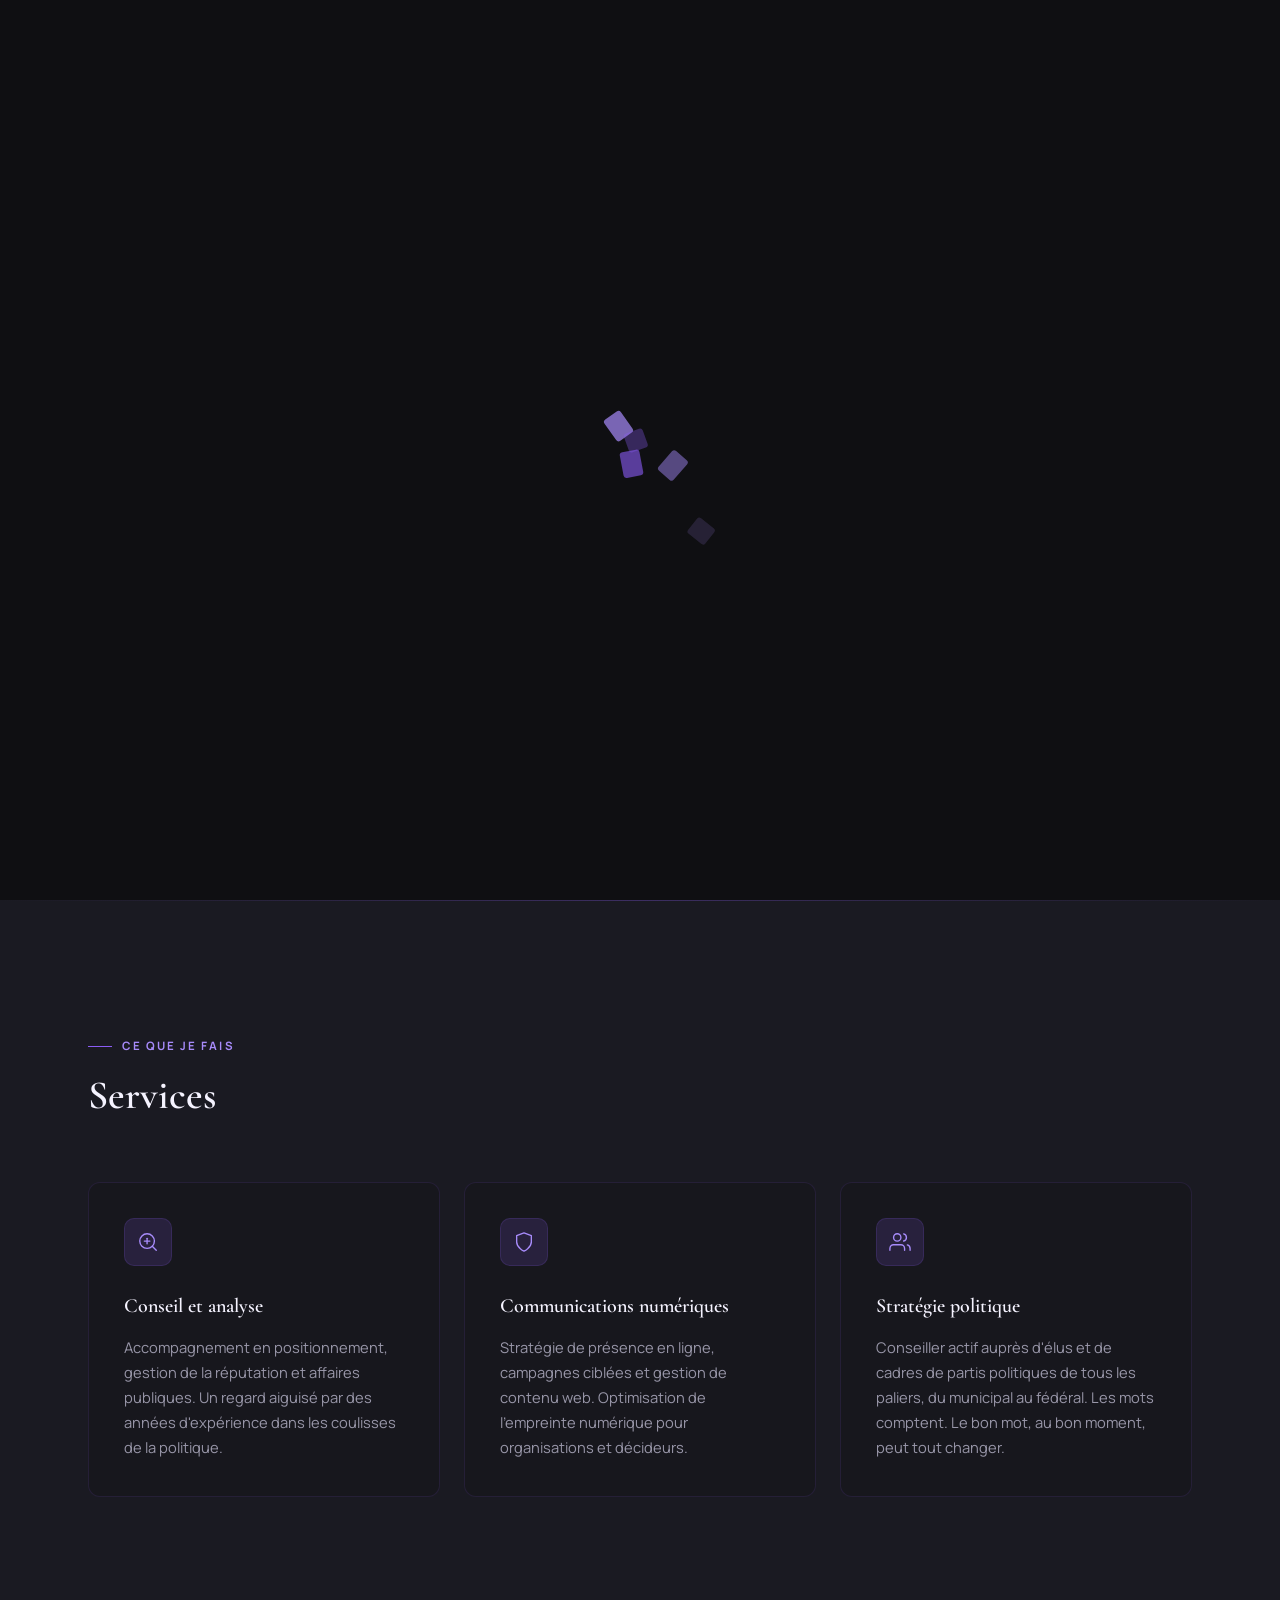
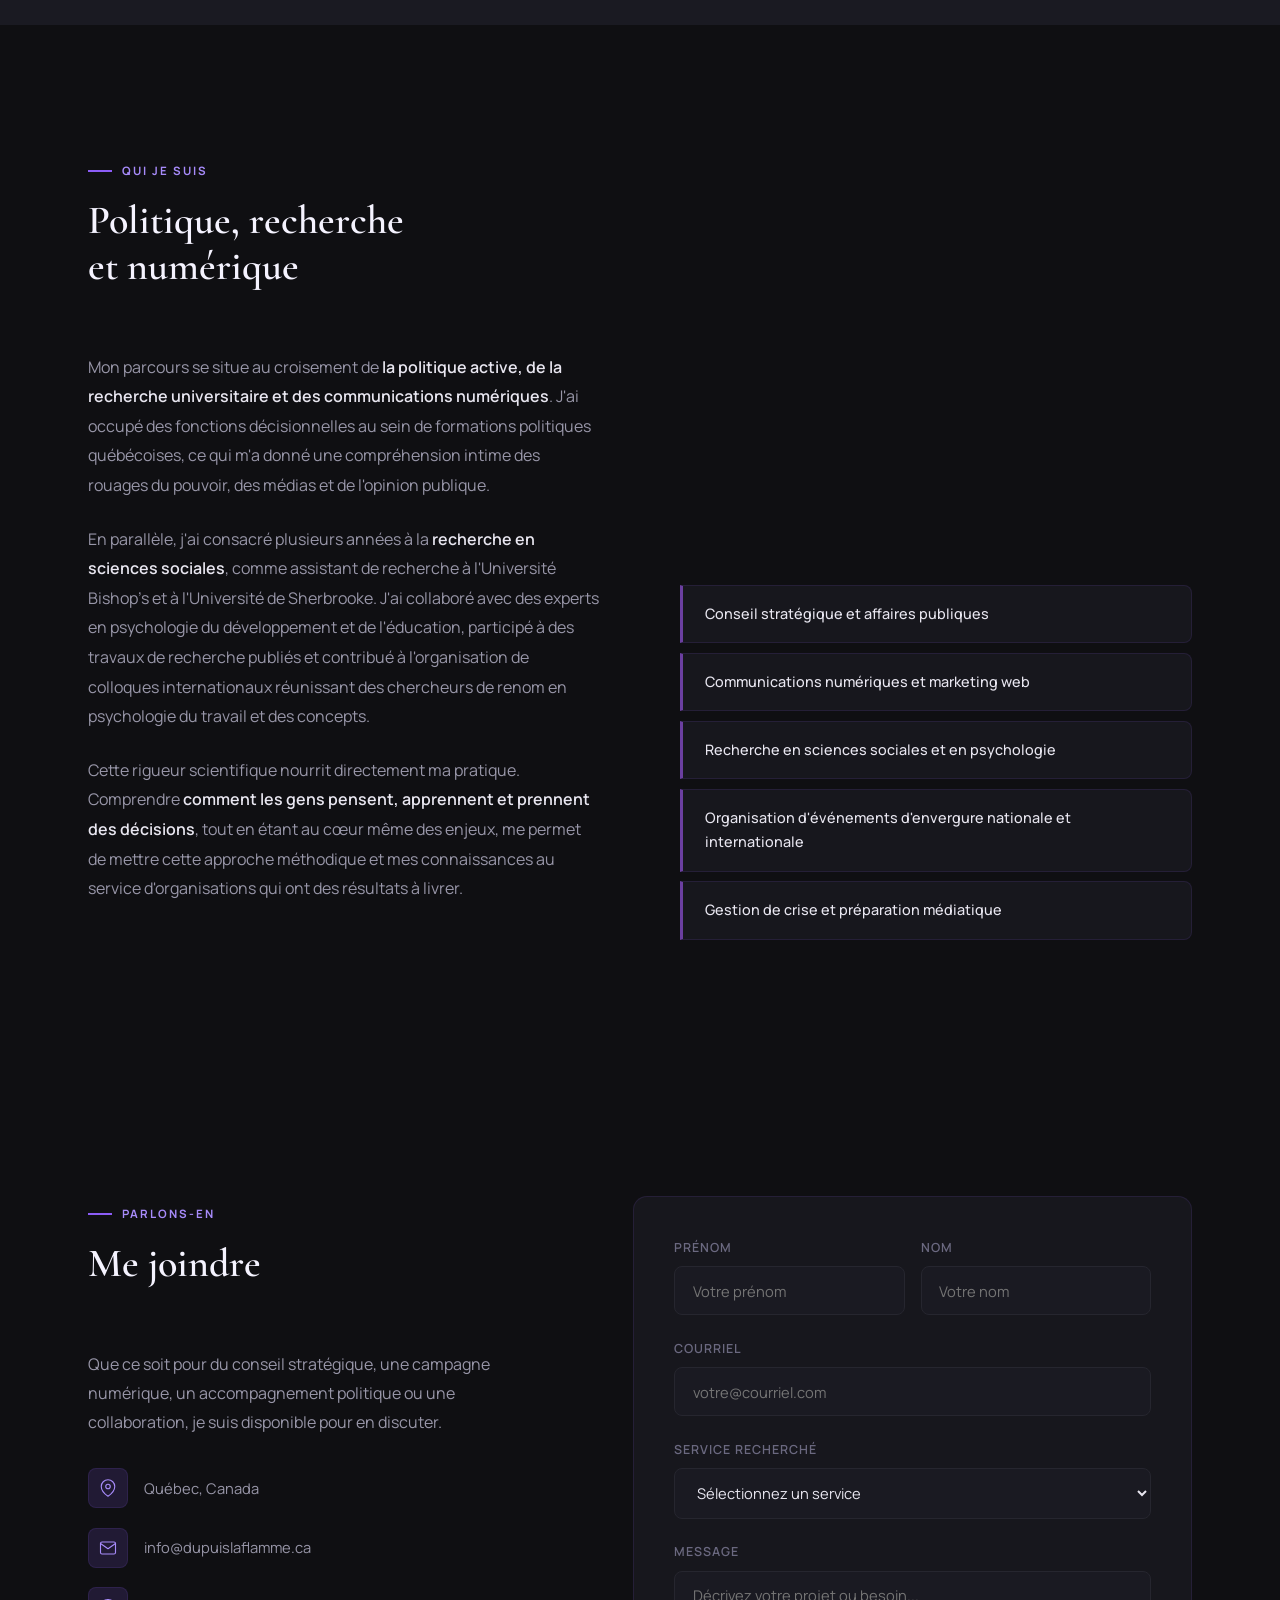
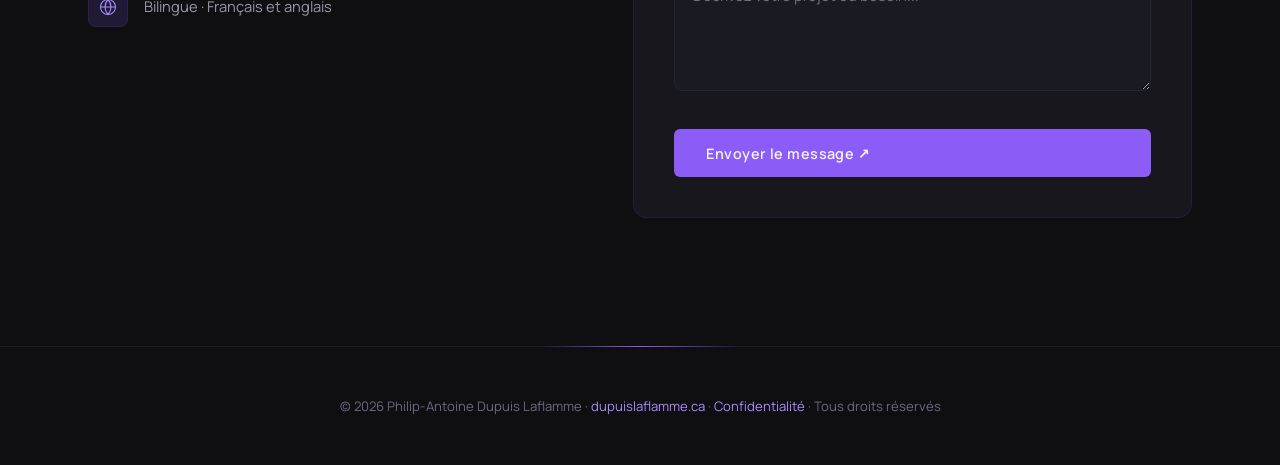
==== index.html @ fe1d3c79 "Fix font weights and sizes to match original look Co-Authored-By: Claude Opus 4.6 (1M context) <nore" ====
<!DOCTYPE html>
<html lang="fr">
<head>
<meta charset="UTF-8">
<meta name="viewport" content="width=device-width, initial-scale=1.0">
<meta name="description" content="Philip-Antoine Dupuis Laflamme — Conseil stratégique et communications numériques à Sherbrooke, Québec.">
<title>Dupuis Laflamme | Conseil stratégique · Communications numériques</title>
<link rel="icon" type="image/svg+xml" href="favicon.svg">
<style>
/* ── Self-hosted fonts ── */
@font-face { font-family: 'Cormorant Garamond'; font-style: italic; font-weight: 400; font-display: swap; src: url(/fonts/cormorant-italic-400-latin-ext.woff2) format('woff2'); unicode-range: U+0100-02BA, U+02BD-02C5, U+02C7-02CC, U+02CE-02D7, U+02DD-02FF, U+0304, U+0308, U+0329, U+1D00-1DBF, U+1E00-1E9F, U+1EF2-1EFF, U+2020, U+20A0-20AB, U+20AD-20C0, U+2113, U+2C60-2C7F, U+A720-A7FF; }
@font-face { font-family: 'Cormorant Garamond'; font-style: italic; font-weight: 400; font-display: swap; src: url(/fonts/cormorant-italic-400-latin.woff2) format('woff2'); unicode-range: U+0000-00FF, U+0131, U+0152-0153, U+02BB-02BC, U+02C6, U+02DA, U+02DC, U+0304, U+0308, U+0329, U+2000-206F, U+20AC, U+2122, U+2191, U+2193, U+2212, U+2215, U+FEFF, U+FFFD; }
@font-face { font-family: 'Cormorant Garamond'; font-style: normal; font-weight: 400; font-display: swap; src: url(/fonts/cormorant-400-latin-ext.woff2) format('woff2'); unicode-range: U+0100-02BA, U+02BD-02C5, U+02C7-02CC, U+02CE-02D7, U+02DD-02FF, U+0304, U+0308, U+0329, U+1D00-1DBF, U+1E00-1E9F, U+1EF2-1EFF, U+2020, U+20A0-20AB, U+20AD-20C0, U+2113, U+2C60-2C7F, U+A720-A7FF; }
@font-face { font-family: 'Cormorant Garamond'; font-style: normal; font-weight: 400; font-display: swap; src: url(/fonts/cormorant-400-latin.woff2) format('woff2'); unicode-range: U+0000-00FF, U+0131, U+0152-0153, U+02BB-02BC, U+02C6, U+02DA, U+02DC, U+0304, U+0308, U+0329, U+2000-206F, U+20AC, U+2122, U+2191, U+2193, U+2212, U+2215, U+FEFF, U+FFFD; }
@font-face { font-family: 'Cormorant Garamond'; font-style: normal; font-weight: 600; font-display: swap; src: url(/fonts/cormorant-600-latin-ext.woff2) format('woff2'); unicode-range: U+0100-02BA, U+02BD-02C5, U+02C7-02CC, U+02CE-02D7, U+02DD-02FF, U+0304, U+0308, U+0329, U+1D00-1DBF, U+1E00-1E9F, U+1EF2-1EFF, U+2020, U+20A0-20AB, U+20AD-20C0, U+2113, U+2C60-2C7F, U+A720-A7FF; }
@font-face { font-family: 'Cormorant Garamond'; font-style: normal; font-weight: 600; font-display: swap; src: url(/fonts/cormorant-600-latin.woff2) format('woff2'); unicode-range: U+0000-00FF, U+0131, U+0152-0153, U+02BB-02BC, U+02C6, U+02DA, U+02DC, U+0304, U+0308, U+0329, U+2000-206F, U+20AC, U+2122, U+2191, U+2193, U+2212, U+2215, U+FEFF, U+FFFD; }
@font-face { font-family: 'Cormorant Garamond'; font-style: normal; font-weight: 700; font-display: swap; src: url(/fonts/cormorant-700-latin-ext.woff2) format('woff2'); unicode-range: U+0100-02BA, U+02BD-02C5, U+02C7-02CC, U+02CE-02D7, U+02DD-02FF, U+0304, U+0308, U+0329, U+1D00-1DBF, U+1E00-1E9F, U+1EF2-1EFF, U+2020, U+20A0-20AB, U+20AD-20C0, U+2113, U+2C60-2C7F, U+A720-A7FF; }
@font-face { font-family: 'Cormorant Garamond'; font-style: normal; font-weight: 700; font-display: swap; src: url(/fonts/cormorant-700-latin.woff2) format('woff2'); unicode-range: U+0000-00FF, U+0131, U+0152-0153, U+02BB-02BC, U+02C6, U+02DA, U+02DC, U+0304, U+0308, U+0329, U+2000-206F, U+20AC, U+2122, U+2191, U+2193, U+2212, U+2215, U+FEFF, U+FFFD; }
@font-face { font-family: 'Manrope'; font-style: normal; font-weight: 300; font-display: swap; src: url(/fonts/manrope-300-latin-ext.woff2) format('woff2'); unicode-range: U+0100-02BA, U+02BD-02C5, U+02C7-02CC, U+02CE-02D7, U+02DD-02FF, U+0304, U+0308, U+0329, U+1D00-1DBF, U+1E00-1E9F, U+1EF2-1EFF, U+2020, U+20A0-20AB, U+20AD-20C0, U+2113, U+2C60-2C7F, U+A720-A7FF; }
@font-face { font-family: 'Manrope'; font-style: normal; font-weight: 300; font-display: swap; src: url(/fonts/manrope-300-latin.woff2) format('woff2'); unicode-range: U+0000-00FF, U+0131, U+0152-0153, U+02BB-02BC, U+02C6, U+02DA, U+02DC, U+0304, U+0308, U+0329, U+2000-206F, U+20AC, U+2122, U+2191, U+2193, U+2212, U+2215, U+FEFF, U+FFFD; }
@font-face { font-family: 'Manrope'; font-style: normal; font-weight: 400; font-display: swap; src: url(/fonts/manrope-400-latin-ext.woff2) format('woff2'); unicode-range: U+0100-02BA, U+02BD-02C5, U+02C7-02CC, U+02CE-02D7, U+02DD-02FF, U+0304, U+0308, U+0329, U+1D00-1DBF, U+1E00-1E9F, U+1EF2-1EFF, U+2020, U+20A0-20AB, U+20AD-20C0, U+2113, U+2C60-2C7F, U+A720-A7FF; }
@font-face { font-family: 'Manrope'; font-style: normal; font-weight: 400; font-display: swap; src: url(/fonts/manrope-400-latin.woff2) format('woff2'); unicode-range: U+0000-00FF, U+0131, U+0152-0153, U+02BB-02BC, U+02C6, U+02DA, U+02DC, U+0304, U+0308, U+0329, U+2000-206F, U+20AC, U+2122, U+2191, U+2193, U+2212, U+2215, U+FEFF, U+FFFD; }
@font-face { font-family: 'Manrope'; font-style: normal; font-weight: 500; font-display: swap; src: url(/fonts/manrope-500-latin-ext.woff2) format('woff2'); unicode-range: U+0100-02BA, U+02BD-02C5, U+02C7-02CC, U+02CE-02D7, U+02DD-02FF, U+0304, U+0308, U+0329, U+1D00-1DBF, U+1E00-1E9F, U+1EF2-1EFF, U+2020, U+20A0-20AB, U+20AD-20C0, U+2113, U+2C60-2C7F, U+A720-A7FF; }
@font-face { font-family: 'Manrope'; font-style: normal; font-weight: 500; font-display: swap; src: url(/fonts/manrope-500-latin.woff2) format('woff2'); unicode-range: U+0000-00FF, U+0131, U+0152-0153, U+02BB-02BC, U+02C6, U+02DA, U+02DC, U+0304, U+0308, U+0329, U+2000-206F, U+20AC, U+2122, U+2191, U+2193, U+2212, U+2215, U+FEFF, U+FFFD; }
@font-face { font-family: 'Manrope'; font-style: normal; font-weight: 600; font-display: swap; src: url(/fonts/manrope-600-latin-ext.woff2) format('woff2'); unicode-range: U+0100-02BA, U+02BD-02C5, U+02C7-02CC, U+02CE-02D7, U+02DD-02FF, U+0304, U+0308, U+0329, U+1D00-1DBF, U+1E00-1E9F, U+1EF2-1EFF, U+2020, U+20A0-20AB, U+20AD-20C0, U+2113, U+2C60-2C7F, U+A720-A7FF; }
@font-face { font-family: 'Manrope'; font-style: normal; font-weight: 600; font-display: swap; src: url(/fonts/manrope-600-latin.woff2) format('woff2'); unicode-range: U+0000-00FF, U+0131, U+0152-0153, U+02BB-02BC, U+02C6, U+02DA, U+02DC, U+0304, U+0308, U+0329, U+2000-206F, U+20AC, U+2122, U+2191, U+2193, U+2212, U+2215, U+FEFF, U+FFFD; }
@font-face { font-family: 'Manrope'; font-style: normal; font-weight: 700; font-display: swap; src: url(/fonts/manrope-700-latin-ext.woff2) format('woff2'); unicode-range: U+0100-02BA, U+02BD-02C5, U+02C7-02CC, U+02CE-02D7, U+02DD-02FF, U+0304, U+0308, U+0329, U+1D00-1DBF, U+1E00-1E9F, U+1EF2-1EFF, U+2020, U+20A0-20AB, U+20AD-20C0, U+2113, U+2C60-2C7F, U+A720-A7FF; }
@font-face { font-family: 'Manrope'; font-style: normal; font-weight: 700; font-display: swap; src: url(/fonts/manrope-700-latin.woff2) format('woff2'); unicode-range: U+0000-00FF, U+0131, U+0152-0153, U+02BB-02BC, U+02C6, U+02DA, U+02DC, U+0304, U+0308, U+0329, U+2000-206F, U+20AC, U+2122, U+2191, U+2193, U+2212, U+2215, U+FEFF, U+FFFD; }

*, *::before, *::after { margin: 0; padding: 0; box-sizing: border-box; }

:root {
  --bg-deep: #0f0f12;
  --bg-card: #17171d;
  --bg-card-hover: #1e1e27;
  --charcoal: #1a1a22;
  --charcoal-light: #26262f;
  --purple-deep: #6b3fa0;
  --purple-main: #8b5cf6;
  --purple-light: #a78bfa;
  --purple-glow: rgba(139, 92, 246, 0.15);
  --purple-glow-strong: rgba(139, 92, 246, 0.3);
  --text-primary: #e8e6f0;
  --text-secondary: #9896a8;
  --text-muted: #6b6980;
  --white: #f5f3ff;
  --border: rgba(139, 92, 246, 0.12);
  --font-display: 'Cormorant Garamond', Georgia, serif;
  --font-body: 'Manrope', system-ui, sans-serif;
}

html { scroll-behavior: smooth; }

body {
  font-family: var(--font-body);
  background: var(--bg-deep);
  color: var(--text-primary);
  line-height: 1.7;
  overflow-x: hidden;
}

/* ── Splash screen ── */
#splash {
  position: fixed;
  inset: 0;
  z-index: 10000;
  background: #0f0f12;
  display: flex;
  align-items: center;
  justify-content: center;
  transition: opacity 0.5s cubic-bezier(0.22, 1, 0.36, 1);
}

#splash.hide {
  opacity: 0;
  pointer-events: none;
}

#splashCanvas {
  display: block;
}

/* ── Scroll reveal ── */
.reveal {
  opacity: 0;
  transform: translateY(32px);
  transition: opacity 0.7s cubic-bezier(0.22, 1, 0.36, 1),
              transform 0.7s cubic-bezier(0.22, 1, 0.36, 1);
}

.reveal.visible {
  opacity: 1;
  transform: translateY(0);
}

/* stagger children */
.reveal-stagger > .reveal:nth-child(1) { transition-delay: 0s; }
.reveal-stagger > .reveal:nth-child(2) { transition-delay: 0.08s; }
.reveal-stagger > .reveal:nth-child(3) { transition-delay: 0.16s; }
.reveal-stagger > .reveal:nth-child(4) { transition-delay: 0.22s; }
.reveal-stagger > .reveal:nth-child(5) { transition-delay: 0.28s; }
.reveal-stagger > .reveal:nth-child(6) { transition-delay: 0.34s; }
.reveal-stagger > .reveal:nth-child(7) { transition-delay: 0.38s; }
.reveal-stagger > .reveal:nth-child(8) { transition-delay: 0.42s; }

/* ── Navigation ── */
nav {
  position: fixed;
  top: 0; left: 0; right: 0;
  z-index: 100;
  padding: 1.2rem 3rem;
  display: flex;
  justify-content: space-between;
  align-items: center;
  backdrop-filter: blur(12px);
  -webkit-backdrop-filter: blur(12px);
  background: rgba(15, 15, 18, 0.8);
  border-bottom: 1px solid var(--border);
  transition: padding 0.4s ease, background 0.4s ease;
  will-change: transform;
}

nav.scrolled {
  padding: 0.8rem 3rem;
  background: rgba(15, 15, 18, 0.95);
}

.nav-logo {
  font-family: var(--font-display);
  font-size: 1.3rem;
  font-weight: 600;
  color: var(--white);
  text-decoration: none;
  letter-spacing: 0.02em;
}

.nav-logo span { color: var(--purple-light); }

.nav-links { display: flex; gap: 2.5rem; list-style: none; align-items: center; }

.lang-toggle {
  background: none;
  border: 1px solid var(--charcoal-light);
  border-radius: 4px;
  color: var(--text-secondary);
  font-family: var(--font-body);
  font-size: 0.72rem;
  font-weight: 600;
  letter-spacing: 0.08em;
  text-transform: uppercase;
  padding: 0.35rem 0.6rem;
  cursor: pointer;
  transition: all 0.3s ease;
}

.lang-toggle:hover {
  color: var(--purple-light);
  border-color: var(--purple-main);
}

.nav-links a {
  color: var(--text-secondary);
  text-decoration: none;
  font-size: 0.82rem;
  font-weight: 500;
  letter-spacing: 0.08em;
  text-transform: uppercase;
  transition: color 0.3s ease;
  position: relative;
}

.nav-links a::after {
  content: '';
  position: absolute;
  bottom: -4px; left: 0;
  width: 0; height: 1.5px;
  background: var(--purple-main);
  transition: width 0.3s ease;
}

.nav-links a:hover { color: var(--purple-light); }
.nav-links a:hover::after { width: 100%; }

.nav-toggle {
  display: none;
  background: none;
  border: none;
  cursor: pointer;
  padding: 4px;
  width: 32px;
  height: 24px;
  position: relative;
}

.nav-toggle span {
  display: block;
  width: 24px;
  height: 2px;
  background: var(--text-primary);
  position: absolute;
  left: 4px;
  transition: all 0.35s cubic-bezier(0.22, 1, 0.36, 1);
}

.nav-toggle span:nth-child(1) { top: 3px; }
.nav-toggle span:nth-child(2) { top: 11px; }
.nav-toggle span:nth-child(3) { top: 19px; }

.nav-toggle.active span:nth-child(1) {
  top: 11px;
  transform: rotate(45deg);
}
.nav-toggle.active span:nth-child(2) {
  opacity: 0;
  transform: translateX(-8px);
}
.nav-toggle.active span:nth-child(3) {
  top: 11px;
  transform: rotate(-45deg);
}

/* ── Layout ── */
section { position: relative; z-index: 1; }
.container { max-width: 1200px; margin: 0 auto; padding: 0 3rem; }

/* ── Hero ── */
.hero {
  min-height: 100vh;
  display: flex;
  align-items: center;
  position: relative;
  overflow: hidden;
}

#heroCanvas {
  position: absolute;
  inset: 0;
  width: 100%;
  height: 100%;
  z-index: 0;
  pointer-events: none;
  opacity: 0;
  transition: opacity 1.2s ease;
}

#heroCanvas.visible { opacity: 1; }

.hero-bg-line {
  position: absolute;
  width: 1px;
  height: 100%;
  background: linear-gradient(to bottom, transparent, var(--border), transparent);
}

.hero-bg-line:nth-child(2) { left: 20%; }
.hero-bg-line:nth-child(3) { left: 50%; }
.hero-bg-line:nth-child(4) { left: 80%; }

.hero-content {
  position: relative;
  z-index: 2;
  max-width: 860px;
  opacity: 0;
  transform: translateY(40px);
  animation: heroFadeIn 0.9s cubic-bezier(0.22, 1, 0.36, 1) 0.3s forwards;
}

@keyframes heroFadeIn {
  to {
    opacity: 1;
    transform: translateY(0);
  }
}

.hero-name {
  font-family: var(--font-body);
  font-size: clamp(0.55rem, 2.2vw, 0.82rem);
  font-weight: 600;
  letter-spacing: 0.22em;
  text-transform: uppercase;
  color: var(--text-secondary);
  margin-bottom: 1.4rem;
  display: flex;
  align-items: center;
  gap: clamp(0.4rem, 1.5vw, 1rem);
  white-space: nowrap;
}

.hero-name::before,
.hero-name::after {
  content: '';
  height: 1px;
  width: 28px;
  background: linear-gradient(90deg, var(--purple-main), transparent);
}

.hero-name::after {
  background: linear-gradient(90deg, transparent, var(--purple-main));
}

.hero h1 {
  font-family: var(--font-display);
  font-size: clamp(2rem, 4.5vw, 3.8rem);
  font-weight: 400;
  line-height: 1.1;
  color: var(--white);
  margin-bottom: 1.8rem;
}

.hero h1 em {
  font-style: italic;
  background: linear-gradient(135deg, var(--purple-light), #c4b5fd, var(--purple-main));
  -webkit-background-clip: text;
  -webkit-text-fill-color: transparent;
  background-clip: text;
}

.hero-description {
  font-size: 1.15rem;
  color: var(--text-secondary);
  max-width: 600px;
  line-height: 1.8;
  margin-bottom: 2.5rem;
}

.hero-ctas { display: flex; gap: 1.2rem; align-items: center; }

.btn-primary {
  display: inline-flex;
  align-items: center;
  gap: 0.5rem;
  padding: 0.9rem 2rem;
  background: var(--purple-main);
  color: var(--white);
  border: none;
  border-radius: 6px;
  font-family: var(--font-body);
  font-size: 0.9rem;
  font-weight: 600;
  letter-spacing: 0.03em;
  cursor: pointer;
  text-decoration: none;
  transition: all 0.3s ease;
  position: relative;
  overflow: hidden;
}

.btn-primary::before {
  content: '';
  position: absolute;
  inset: 0;
  background: linear-gradient(135deg, rgba(255,255,255,0.15), transparent);
  opacity: 0;
  transition: opacity 0.3s ease;
}

.btn-primary:hover {
  transform: translateY(-2px);
  box-shadow: 0 8px 30px rgba(139, 92, 246, 0.35), 0 0 60px rgba(139, 92, 246, 0.15);
}

.btn-primary:hover::before { opacity: 1; }

.btn-primary:focus-visible,
.btn-ghost:focus-visible {
  outline: 2px solid var(--purple-light);
  outline-offset: 3px;
}

.btn-ghost {
  display: inline-flex;
  align-items: center;
  gap: 0.5rem;
  padding: 0.9rem 2rem;
  background: transparent;
  color: var(--text-secondary);
  border: 1px solid var(--charcoal-light);
  border-radius: 6px;
  font-family: var(--font-body);
  font-size: 0.9rem;
  font-weight: 500;
  cursor: pointer;
  text-decoration: none;
  transition: all 0.3s ease;
}

.btn-ghost:hover {
  color: var(--purple-light);
  border-color: var(--purple-main);
  background: var(--purple-glow);
  box-shadow: 0 0 30px rgba(139, 92, 246, 0.1);
}

/* ── Section headers ── */
.section-header { margin-bottom: 4rem; }

.section-label {
  display: inline-flex;
  align-items: center;
  gap: 0.6rem;
  font-size: 0.72rem;
  font-weight: 700;
  letter-spacing: 0.18em;
  text-transform: uppercase;
  color: var(--purple-light);
  margin-bottom: 1rem;
}

.section-label::before {
  content: '';
  width: 24px;
  height: 1.5px;
  background: var(--purple-main);
}

.section-title {
  font-family: var(--font-display);
  font-size: clamp(1.8rem, 3.5vw, 2.5rem);
  font-weight: 600;
  color: var(--white);
  line-height: 1.15;
}

/* ── Services ── */
.services {
  padding: 8rem 0;
  background: var(--charcoal);
  position: relative;
}

.services::before {
  content: '';
  position: absolute;
  top: 0; left: 0; right: 0;
  height: 1px;
  background: linear-gradient(90deg, transparent, var(--purple-glow-strong), transparent);
}

.services-grid {
  display: grid;
  grid-template-columns: repeat(auto-fit, minmax(320px, 1fr));
  gap: 1.5rem;
}

.service-card {
  padding: 2.2rem;
  background: var(--bg-card);
  border: 1px solid var(--border);
  border-radius: 12px;
  transition: all 0.4s cubic-bezier(0.22, 1, 0.36, 1);
  position: relative;
  overflow: hidden;
}

.service-card::before {
  content: '';
  position: absolute;
  top: 0; left: 0; right: 0;
  height: 2px;
  background: linear-gradient(90deg, var(--purple-deep), var(--purple-light));
  transform: scaleX(0);
  transform-origin: left;
  transition: transform 0.5s ease;
}

.service-card:hover {
  background: var(--bg-card-hover);
  border-color: rgba(139, 92, 246, 0.25);
  transform: translateY(-4px);
  box-shadow: 0 12px 40px rgba(0, 0, 0, 0.3), 0 0 40px rgba(139, 92, 246, 0.06);
}

.service-card:hover::before { transform: scaleX(1); }

.service-icon {
  width: 48px; height: 48px;
  border-radius: 10px;
  background: var(--purple-glow);
  display: flex;
  align-items: center;
  justify-content: center;
  margin-bottom: 1.4rem;
  color: var(--purple-light);
  border: 1px solid rgba(139, 92, 246, 0.15);
  transition: all 0.4s ease;
}

.service-card:hover .service-icon {
  background: rgba(139, 92, 246, 0.22);
  border-color: rgba(139, 92, 246, 0.3);
  box-shadow: 0 0 20px rgba(139, 92, 246, 0.15);
}

.service-icon svg {
  width: 22px;
  height: 22px;
  stroke: var(--purple-light);
  fill: none;
  stroke-width: 1.5;
  stroke-linecap: round;
  stroke-linejoin: round;
}

.service-card h3 {
  font-family: var(--font-display);
  font-size: 1.25rem;
  font-weight: 600;
  color: var(--white);
  margin-bottom: 0.8rem;
}

.service-card p {
  color: var(--text-secondary);
  font-size: 0.92rem;
  line-height: 1.7;
}

/* ── Expertise / About ── */
.expertise { padding: 8rem 0; }

.expertise-layout {
  display: grid;
  grid-template-columns: 1fr 1fr;
  gap: 5rem;
  align-items: start;
}

.expertise-text p {
  color: var(--text-secondary);
  font-size: 1rem;
  margin-bottom: 1.5rem;
  line-height: 1.85;
}

.expertise-text p strong {
  color: var(--text-primary);
  font-weight: 600;
}

#orreryCanvas {
  display: block;
  margin: -1rem auto 0;
  width: 100%;
  max-width: 440px;
  aspect-ratio: 1;
}

/* ── Strengths list ── */
.strengths-list {
  margin-top: 0.5rem;
  display: flex;
  flex-direction: column;
  gap: 0.6rem;
}

.strength-item {
  padding: 1rem 1.4rem;
  background: var(--bg-card);
  border: 1px solid var(--border);
  border-left: 3px solid var(--purple-deep);
  border-radius: 0 8px 8px 0;
  color: var(--text-primary);
  font-size: 0.9rem;
  font-weight: 500;
  transition: all 0.35s ease;
}

.strength-item:hover {
  border-left-color: var(--purple-light);
  background: var(--bg-card-hover);
  padding-left: 1.8rem;
}

/* ── Contact ── */
.contact { padding: 8rem 0; }

.contact-layout {
  display: grid;
  grid-template-columns: 1fr 1.2fr;
  gap: 5rem;
  align-items: start;
}

.contact-info p {
  color: var(--text-secondary);
  font-size: 1rem;
  margin-bottom: 2rem;
  line-height: 1.8;
}

.contact-detail {
  display: flex;
  align-items: center;
  gap: 1rem;
  margin-bottom: 1.2rem;
  color: var(--text-secondary);
  font-size: 0.92rem;
}

.contact-detail-icon {
  width: 40px; height: 40px;
  border-radius: 8px;
  background: var(--purple-glow);
  display: flex;
  align-items: center;
  justify-content: center;
  color: var(--purple-light);
  border: 1px solid rgba(139, 92, 246, 0.12);
  flex-shrink: 0;
}

.contact-detail-icon svg {
  width: 18px;
  height: 18px;
  stroke: var(--purple-light);
  fill: none;
  stroke-width: 1.5;
  stroke-linecap: round;
  stroke-linejoin: round;
}

.contact-form {
  background: var(--bg-card);
  border: 1px solid var(--border);
  border-radius: 14px;
  padding: 2.5rem;
}

.form-group { margin-bottom: 1.4rem; }

.form-group label {
  display: block;
  font-size: 0.78rem;
  font-weight: 600;
  letter-spacing: 0.08em;
  text-transform: uppercase;
  color: var(--text-muted);
  margin-bottom: 0.5rem;
}

.form-group input,
.form-group textarea,
.form-group select {
  width: 100%;
  padding: 0.85rem 1.1rem;
  background: var(--charcoal);
  border: 1px solid var(--charcoal-light);
  border-radius: 8px;
  color: var(--text-primary);
  font-family: var(--font-body);
  font-size: 0.92rem;
  transition: all 0.3s ease;
  outline: none;
}

.form-group input:focus,
.form-group textarea:focus,
.form-group select:focus {
  border-color: var(--purple-main);
  box-shadow: 0 0 0 3px var(--purple-glow);
}

.form-group input:focus-visible,
.form-group textarea:focus-visible,
.form-group select:focus-visible {
  outline: none;
}

.form-group textarea { min-height: 120px; resize: vertical; }
.form-group select option { background: var(--charcoal); color: var(--text-primary); }
.form-row { display: grid; grid-template-columns: 1fr 1fr; gap: 1rem; }
.form-submit { width: 100%; margin-top: 0.5rem; }

/* ── Privacy banner ── */
#privacyBanner {
  position: fixed;
  bottom: 0; left: 0; right: 0;
  z-index: 9999;
  background: rgba(23, 23, 29, 0.97);
  border-top: 1px solid var(--border);
  padding: 1.2rem 2rem;
  display: flex;
  align-items: center;
  justify-content: center;
  gap: 1.2rem;
  flex-wrap: wrap;
  backdrop-filter: blur(12px);
  -webkit-backdrop-filter: blur(12px);
}

#privacyBanner.hidden { display: none; }

#privacyBanner p {
  color: var(--text-secondary);
  font-size: 0.82rem;
  line-height: 1.6;
  max-width: 680px;
}

#privacyBanner a {
  color: var(--purple-light);
  text-decoration: none;
}

#privacyBanner a:hover { color: var(--white); }

#privacyBanner button {
  padding: 0.5rem 1.4rem;
  background: var(--purple-main);
  color: var(--white);
  border: none;
  border-radius: 5px;
  font-family: var(--font-body);
  font-size: 0.8rem;
  font-weight: 600;
  cursor: pointer;
  transition: all 0.3s ease;
  flex-shrink: 0;
}

#privacyBanner button:hover {
  box-shadow: 0 4px 20px rgba(139, 92, 246, 0.3);
}

/* ── Footer ── */
footer {
  padding: 3rem 0;
  border-top: 1px solid var(--border);
  text-align: center;
  position: relative;
}

footer::before {
  content: '';
  position: absolute;
  top: -1px; left: 50%;
  transform: translateX(-50%);
  width: 200px;
  height: 1px;
  background: linear-gradient(90deg, transparent, var(--purple-main), transparent);
}

footer p {
  color: var(--text-muted);
  font-size: 0.82rem;
}

footer a {
  color: var(--purple-light);
  text-decoration: none;
  transition: color 0.3s ease;
}

footer a:hover { color: var(--white); }

/* ── Responsive ── */
@media (max-width: 900px) {
  .container { padding: 0 1.5rem; }
  nav { padding: 1rem 1.5rem; }
  .nav-links { display: none; }
  .nav-links.open {
    display: flex;
    flex-direction: column;
    position: absolute;
    top: 100%; left: 0; right: 0;
    background: rgba(15, 15, 18, 0.97);
    backdrop-filter: blur(12px);
    -webkit-backdrop-filter: blur(12px);
    padding: 1.5rem 2rem;
    gap: 1.2rem;
    border-bottom: 1px solid var(--border);
  }
  .nav-toggle { display: block; }
  .expertise-layout,
  .contact-layout { grid-template-columns: 1fr; gap: 3rem; }
  .form-row { grid-template-columns: 1fr; }
  .services-grid { grid-template-columns: 1fr; }
  .hero h1 { font-size: clamp(1.6rem, 5.5vw, 2.4rem); }
  .hero-content { padding-top: 5rem; }
  #heroCanvas { opacity: 0.7; }
  #orreryCanvas { max-width: 360px; }
}

@media (max-width: 500px) {
  .hero-ctas { flex-direction: column; align-items: stretch; }
}

/* ── Reduced motion ── */
@media (prefers-reduced-motion: reduce) {
  *, *::before, *::after {
    animation-duration: 0.01ms !important;
    transition-duration: 0.01ms !important;
  }
  .reveal { opacity: 1; transform: none; }
  html { scroll-behavior: auto; }
}
</style>
</head>
<body>

<!-- Splash Screen -->
<div id="splash">
  <canvas id="splashCanvas" width="280" height="336"></canvas>
</div>

<!-- Navigation -->
<nav id="mainNav">
  <a href="#hero" class="nav-logo"><span>D</span>upuis<span>L</span>aflamme</a>
  <ul class="nav-links" id="navLinks">
    <li><a href="#services" data-i18n="nav.services">Services</a></li>
    <li><a href="#apropos" data-i18n="nav.about">À propos</a></li>
    <li><a href="#contact">Contact</a></li>
    <li><button class="lang-toggle" id="langToggle">EN</button></li>
  </ul>
  <button class="nav-toggle" id="navToggle" aria-label="Menu">
    <span></span><span></span><span></span>
  </button>
</nav>

<!-- Hero -->
<section class="hero" id="hero">
  <canvas id="heroCanvas"></canvas>
  <div class="hero-bg-line"></div>
  <div class="hero-bg-line"></div>
  <div class="hero-bg-line"></div>
  <div class="container">
    <div class="hero-content">
      <div class="hero-name">Philip-Antoine Dupuis Laflamme</div>
      <h1 data-i18n="hero.title">Conseil stratégique<br>et <em>communications numériques</em></h1>
      <p class="hero-description" data-i18n="hero.desc">
        Une expertise forgée au cœur de la politique active, de la recherche universitaire et du numérique.
      </p>
      <div class="hero-ctas">
        <a href="#contact" class="btn-primary" data-i18n="hero.cta1">Prendre contact ↗</a>
        <a href="#services" class="btn-ghost" data-i18n="hero.cta2">Découvrir mes services</a>
      </div>
    </div>
  </div>
</section>

<!-- Services -->
<section class="services" id="services">
  <div class="container">
    <div class="section-header reveal">
      <div class="section-label" data-i18n="services.label">Ce que je fais</div>
      <h2 class="section-title">Services</h2>
    </div>
    <div class="services-grid reveal-stagger">
      <div class="service-card reveal">
        <div class="service-icon">
          <svg viewBox="0 0 24 24"><circle cx="11" cy="11" r="8"/><path d="m21 21-4.35-4.35"/><path d="M11 8v6"/><path d="M8 11h6"/></svg>
        </div>
        <h3 data-i18n="services.s1.title">Conseil et analyse</h3>
        <p data-i18n="services.s1.desc">Accompagnement en positionnement, gestion de la réputation et affaires publiques. Un regard aiguisé par des années d'expérience dans les coulisses de la politique.</p>
      </div>
      <div class="service-card reveal">
        <div class="service-icon">
          <svg viewBox="0 0 24 24"><path d="M12 22s8-4 8-10V5l-8-3-8 3v7c0 6 8 10 8 10z"/></svg>
        </div>
        <h3 data-i18n="services.s2.title">Communications numériques</h3>
        <p data-i18n="services.s2.desc">Stratégie de présence en ligne, campagnes ciblées et gestion de contenu web. Optimisation de l'empreinte numérique pour organisations et décideurs.</p>
      </div>
      <div class="service-card reveal">
        <div class="service-icon">
          <svg viewBox="0 0 24 24"><path d="M17 21v-2a4 4 0 0 0-4-4H5a4 4 0 0 0-4 4v2"/><circle cx="9" cy="7" r="4"/><path d="M23 21v-2a4 4 0 0 0-3-3.87"/><path d="M16 3.13a4 4 0 0 1 0 7.75"/></svg>
        </div>
        <h3 data-i18n="services.s3.title">Stratégie politique</h3>
        <p data-i18n="services.s3.desc">Conseiller actif auprès d'élus et de cadres de partis politiques de tous les paliers, du municipal au fédéral.
Les mots comptent. Le bon mot, au bon moment, peut tout changer.</p>
      </div>
    </div>
  </div>
</section>

<!-- À propos -->
<section class="expertise" id="apropos">
  <div class="container">
    <div class="expertise-layout">
      <div>
        <div class="section-header reveal">
          <div class="section-label" data-i18n="about.label">Qui je suis</div>
          <h2 class="section-title" data-i18n="about.title">Politique, recherche<br>et numérique</h2>
        </div>
        <div class="expertise-text reveal">
          <p data-i18n="about.p1">
            Mon parcours se situe au croisement de <strong>la politique active, de la recherche universitaire et des communications numériques</strong>. J'ai occupé des fonctions décisionnelles au sein de formations politiques québécoises, ce qui m'a donné une compréhension intime des rouages du pouvoir, des médias et de l'opinion publique.
          </p>
          <p data-i18n="about.p2">
            En parallèle, j'ai consacré plusieurs années à la <strong>recherche en sciences sociales</strong>, comme assistant de recherche à l'Université Bishop's et à l'Université de Sherbrooke. J'ai collaboré avec des experts en psychologie du développement et de l'éducation, participé à des travaux de recherche publiés et contribué à l'organisation de colloques internationaux réunissant des chercheurs de renom en psychologie du travail et des concepts.
          </p>
          <p data-i18n="about.p3">
           Cette rigueur scientifique nourrit directement ma pratique. Comprendre <strong>comment les gens pensent, apprennent et prennent des décisions</strong>, tout en étant au cœur même des enjeux, me permet de mettre cette approche méthodique et mes connaissances au service d'organisations qui ont des résultats à livrer.
          </p>
        </div>
      </div>
      <div>
        <canvas id="orreryCanvas" class="reveal"></canvas>
        <div class="strengths-list reveal-stagger">
          <div class="strength-item reveal" data-i18n="str.1">Conseil stratégique et affaires publiques</div>
          <div class="strength-item reveal" data-i18n="str.2">Communications numériques et marketing web</div>
          <div class="strength-item reveal" data-i18n="str.3">Recherche en sciences sociales et en psychologie</div>
          <div class="strength-item reveal" data-i18n="str.4">Organisation d'événements d'envergure nationale et internationale</div>
          <div class="strength-item reveal" data-i18n="str.5">Gestion de crise et préparation médiatique</div>
        </div>
      </div>
    </div>
  </div>
</section>

<!-- Contact -->
<section class="contact" id="contact">
  <div class="container">
    <div class="contact-layout">
      <div>
        <div class="section-header reveal">
          <div class="section-label" data-i18n="contact.label">Parlons-en</div>
          <h2 class="section-title" data-i18n="contact.title">Me joindre</h2>
        </div>
        <div class="contact-info reveal">
          <p data-i18n="contact.desc">
            Que ce soit pour du conseil stratégique, une campagne numérique, un accompagnement politique ou une collaboration, je suis disponible pour en discuter.
          </p>
          <div class="contact-detail">
            <div class="contact-detail-icon">
              <svg viewBox="0 0 24 24"><path d="M21 10c0 7-9 13-9 13s-9-6-9-13a9 9 0 0 1 18 0z"/><circle cx="12" cy="10" r="3"/></svg>
            </div>
            <span>Québec, Canada</span>
          </div>
          <div class="contact-detail">
            <div class="contact-detail-icon">
              <svg viewBox="0 0 24 24"><path d="M4 4h16c1.1 0 2 .9 2 2v12c0 1.1-.9 2-2 2H4c-1.1 0-2-.9-2-2V6c0-1.1.9-2 2-2z"/><polyline points="22,6 12,13 2,6"/></svg>
            </div>
            <a href="mailto:info@dupuislaflamme.ca" style="color: var(--text-secondary); text-decoration: none; transition: color 0.3s;">info@dupuislaflamme.ca</a>
          </div>
          <div class="contact-detail">
            <div class="contact-detail-icon">
              <svg viewBox="0 0 24 24"><circle cx="12" cy="12" r="10"/><path d="M2 12h20"/><path d="M12 2a15.3 15.3 0 0 1 4 10 15.3 15.3 0 0 1-4 10 15.3 15.3 0 0 1-4-10 15.3 15.3 0 0 1 4-10z"/></svg>
            </div>
            <span data-i18n="contact.lang">Bilingue · Français et anglais</span>
          </div>
        </div>
      </div>
      <div class="contact-form reveal">
        <form id="contactForm">
          <div class="form-row">
            <div class="form-group">
              <label for="fname" data-i18n="form.fname">Prénom</label>
              <input type="text" id="fname" name="prenom" data-i18n-ph="form.fname_ph" placeholder="Votre prénom" required>
            </div>
            <div class="form-group">
              <label for="lname" data-i18n="form.lname">Nom</label>
              <input type="text" id="lname" name="nom" data-i18n-ph="form.lname_ph" placeholder="Votre nom">
            </div>
          </div>
          <div class="form-group">
            <label for="email" data-i18n="form.email">Courriel</label>
            <input type="email" id="email" name="email" data-i18n-ph="form.email_ph" placeholder="votre@courriel.com" required>
          </div>
          <div class="form-group">
            <label for="service" data-i18n="form.service">Service recherché</label>
            <select id="service" name="service">
              <option value="" data-i18n="form.select">Sélectionnez un service</option>
              <option data-i18n="form.opt1">Conseil et analyse</option>
              <option data-i18n="form.opt2">Communications numériques</option>
              <option data-i18n="form.opt3">Stratégie politique</option>
              <option data-i18n="form.opt4">Autre</option>
            </select>
          </div>
          <div class="form-group">
            <label for="message" data-i18n="form.msg">Message</label>
            <textarea id="message" name="message" data-i18n-ph="form.msg_ph" placeholder="Décrivez votre projet ou besoin..." required></textarea>
          </div>
          <input type="text" name="website" style="position:absolute;left:-9999px;opacity:0;height:0" tabindex="-1" autocomplete="off">
          <button type="submit" class="btn-primary form-submit" data-i18n="form.submit">Envoyer le message ↗</button>
        </form>
      </div>
    </div>
  </div>
</section>

<!-- Privacy banner -->
<div id="privacyBanner">
  <p data-i18n="privacy.banner">Ce site recueille des renseignements personnels via le formulaire de contact. En poursuivant votre navigation, vous acceptez notre <a href="/confidentialite.html">politique de confidentialité</a>.</p>
  <button id="privacyAccept" data-i18n="privacy.accept">J'accepte</button>
</div>

<!-- Footer -->
<footer>
  <div class="container">
    <p data-i18n="footer">&copy; 2026 Philip-Antoine Dupuis Laflamme · <a href="mailto:info@dupuislaflamme.ca">dupuislaflamme.ca</a> · <a href="/confidentialite.html" data-i18n="footer.privacy">Confidentialité</a> · Tous droits réservés</p>
  </div>
</footer>

<script>
(function() {
  // ── Splash screen — D/L blocks spin in continuous loop ──
  var splash = document.getElementById('splash');
  if (splash) {
    var sc = document.getElementById('splashCanvas');
    var sctx = sc.getContext('2d');
    var W = 280, H = 336;
    var S = 2; // block scale
    var cx = W / 2, cy = H / 2;

    // D blocks: vertical stem + curve right
    var dBlocks = [
      // left stem
      { x: -30, y: -56, w: 18, h: 26, c: '#8b5cf6' },
      { x: -30, y: -28, w: 18, h: 26, c: '#a78bfa' },
      { x: -30, y: 0,   w: 18, h: 26, c: '#8b5cf6' },
      { x: -30, y: 28,  w: 18, h: 26, c: '#a78bfa' },
      // top bar
      { x: -10, y: -56, w: 22, h: 16, c: '#a78bfa' },
      // right curve
      { x: 14,  y: -48, w: 16, h: 22, c: '#8b5cf6' },
      { x: 24,  y: -24, w: 14, h: 22, c: '#a78bfa' },
      { x: 24,  y: 2,   w: 14, h: 22, c: '#8b5cf6' },
      { x: 14,  y: 26,  w: 16, h: 22, c: '#a78bfa' },
      // bottom bar
      { x: -10, y: 42,  w: 22, h: 16, c: '#8b5cf6' },
    ];

    // L blocks: vertical stem + horizontal base
    var lBlocks = [
      { x: -24, y: -56, w: 20, h: 26, c: '#a78bfa' },
      { x: -24, y: -28, w: 20, h: 26, c: '#8b5cf6' },
      { x: -24, y: 0,   w: 20, h: 26, c: '#a78bfa' },
      { x: -24, y: 28,  w: 20, h: 20, c: '#8b5cf6' },
      { x: -2,  y: 28,  w: 22, h: 20, c: '#a78bfa' },
      { x: 22,  y: 28,  w: 22, h: 20, c: '#8b5cf6' },
    ];

    var shapes = [dBlocks, lBlocks];
    var shapeIdx = 0;
    var blocks = [];
    var phase = 'in'; // 'in', 'hold', 'out'
    var phaseTime = 0;
    var inDur = 400, holdDur = 250, outDur = 350;
    var splashDone = false;
    var dismissAt = 2800; // dismiss after ~2.8s
    var startTime = performance.now();

    function initBlocks() {
      var src = shapes[shapeIdx];
      blocks = [];
      for (var i = 0; i < src.length; i++) {
        var b = src[i];
        // random scatter origin
        var angle = Math.random() * Math.PI * 2;
        var dist = 60 + Math.random() * 40;
        blocks.push({
          x: b.x, y: b.y, w: b.w, h: b.h, c: b.c,
          startRot: (Math.random() - 0.5) * 500,
          startX: Math.cos(angle) * dist,
          startY: Math.sin(angle) * dist,
          delay: i * 0.07,
          opacity: 0, rot: 0, offX: 0, offY: 0
        });
      }
    }

    function easeOut(t) {
      return 1 - Math.pow(1 - t, 3);
    }

    initBlocks();

    function splashFrame() {
      if (splashDone) return;

      var elapsed = performance.now() - startTime;

      sctx.clearRect(0, 0, W, H);

      phaseTime += 16.67;

      if (phase === 'in') {
        var allDone = true;
        for (var i = 0; i < blocks.length; i++) {
          var b = blocks[i];
          var t = Math.max(0, Math.min(1, (phaseTime - b.delay * inDur) / inDur));
          t = easeOut(t);
          b.opacity = t;
          b.offX = b.startX * (1 - t);
          b.offY = b.startY * (1 - t);
          b.rot = b.startRot * (1 - t);
          if (t < 1) allDone = false;
        }
        if (allDone) { phase = 'hold'; phaseTime = 0; }
      } else if (phase === 'hold') {
        if (phaseTime > holdDur) { phase = 'out'; phaseTime = 0; }
      } else if (phase === 'out') {
        var allGone = true;
        for (var i = 0; i < blocks.length; i++) {
          var b = blocks[i];
          var t = Math.max(0, Math.min(1, (phaseTime - b.delay * outDur) / outDur));
          t = easeOut(t);
          b.opacity = 1 - t;
          b.offX = -b.startX * t;
          b.offY = -b.startY * t;
          b.rot = -b.startRot * t;
          if (t < 1) allGone = false;
        }
        if (allGone) {
          // check if time to dismiss
          if (elapsed > dismissAt) {
            splashDone = true;
            splash.classList.add('hide');
            setTimeout(function() { splash.remove(); }, 500);
            return;
          }
          // next letter
          shapeIdx = (shapeIdx + 1) % shapes.length;
          initBlocks();
          phase = 'in';
          phaseTime = 0;
        }
      }

      // draw
      for (var i = 0; i < blocks.length; i++) {
        var b = blocks[i];
        if (b.opacity < 0.01) continue;
        sctx.save();
        sctx.globalAlpha = b.opacity;
        sctx.translate(cx + b.x + b.w / 2 + b.offX, cy + b.y + b.h / 2 + b.offY);
        sctx.rotate(b.rot * Math.PI / 180);
        sctx.beginPath();
        sctx.roundRect(-b.w / 2, -b.h / 2, b.w, b.h, 3);
        sctx.fillStyle = b.c;
        sctx.fill();
        sctx.restore();
      }

      requestAnimationFrame(splashFrame);
    }

    splashFrame();
  }

  // ── Nav scroll effect (throttled with rAF + passive) ──
  var nav = document.getElementById('mainNav');
  var scrollTicking = false;
  window.addEventListener('scroll', function() {
    if (!scrollTicking) {
      requestAnimationFrame(function() {
        nav.classList.toggle('scrolled', window.scrollY > 60);
        scrollTicking = false;
      });
      scrollTicking = true;
    }
  }, { passive: true });

  // ── Mobile nav toggle with X animation ──
  var navToggle = document.getElementById('navToggle');
  var navLinks = document.getElementById('navLinks');
  navToggle.addEventListener('click', function() {
    navLinks.classList.toggle('open');
    navToggle.classList.toggle('active');
  });
  navLinks.querySelectorAll('a').forEach(function(a) {
    a.addEventListener('click', function() {
      navLinks.classList.remove('open');
      navToggle.classList.remove('active');
    });
  });

  // ── Scroll reveal (IntersectionObserver) ──
  var revealEls = document.querySelectorAll('.reveal');
  if ('IntersectionObserver' in window) {
    var revealObserver = new IntersectionObserver(function(entries) {
      entries.forEach(function(entry) {
        if (entry.isIntersecting) {
          entry.target.classList.add('visible');
          revealObserver.unobserve(entry.target);
        }
      });
    }, { threshold: 0.12, rootMargin: '0px 0px -40px 0px' });

    revealEls.forEach(function(el) {
      revealObserver.observe(el);
    });
  } else {
    // Fallback: show everything
    revealEls.forEach(function(el) { el.classList.add('visible'); });
  }

  // ── Hero parallax lines ──
  var heroLines = document.querySelectorAll('.hero-bg-line');
  if (heroLines.length) {
    window.addEventListener('scroll', function() {
      if (!scrollTicking) {
        requestAnimationFrame(function() {
          var y = window.scrollY;
          if (y < window.innerHeight) {
            heroLines.forEach(function(line, i) {
              var speed = 0.15 + i * 0.08;
              line.style.transform = 'translateY(' + (y * speed) + 'px)';
            });
          }
        });
      }
    }, { passive: true });
  }

  // ── Particle constellation ──
  (function() {
    var canvas = document.getElementById('heroCanvas');
    if (!canvas) return;
    var ctx = canvas.getContext('2d');
    if (!ctx) return;

    var particles = [];
    var count = 50;
    var linkDist = 140;
    var mouseRadius = 180;
    var mouseX = -9999, mouseY = -9999;
    var w, h, dpr;

    function resize() {
      dpr = Math.min(window.devicePixelRatio || 1, 2);
      w = canvas.clientWidth;
      h = canvas.clientHeight;
      canvas.width = w * dpr;
      canvas.height = h * dpr;
      ctx.setTransform(dpr, 0, 0, dpr, 0, 0);
    }

    function init() {
      resize();
      particles = [];
      for (var i = 0; i < count; i++) {
        particles.push({
          x: Math.random() * w,
          y: Math.random() * h,
          vx: (Math.random() - 0.5) * 0.3,
          vy: (Math.random() - 0.5) * 0.3,
          r: 1.2 + Math.random() * 1.2
        });
      }
    }

    init();
    window.addEventListener('resize', function() { resize(); });

    var isTouchDevice = 'ontouchstart' in window || navigator.maxTouchPoints > 0;

    if (!isTouchDevice) {
      document.addEventListener('mousemove', function(e) {
        var rect = canvas.getBoundingClientRect();
        mouseX = e.clientX - rect.left;
        mouseY = e.clientY - rect.top;
      }, { passive: true });

      document.addEventListener('mouseleave', function() {
        mouseX = -9999; mouseY = -9999;
      }, { passive: true });
    }

    setTimeout(function() { canvas.classList.add('visible'); }, 1400);

    var running = true;

    function draw() {
      if (!running) return;
      ctx.clearRect(0, 0, w, h);

      // update positions
      for (var i = 0; i < count; i++) {
        var p = particles[i];
        p.x += p.vx;
        p.y += p.vy;

        // wrap edges
        if (p.x < -10) p.x = w + 10;
        if (p.x > w + 10) p.x = -10;
        if (p.y < -10) p.y = h + 10;
        if (p.y > h + 10) p.y = -10;

        // gentle mouse attraction
        var dx = mouseX - p.x;
        var dy = mouseY - p.y;
        var dist = Math.sqrt(dx * dx + dy * dy);
        if (dist < mouseRadius && dist > 1) {
          var pull = 0.008 * (1 - dist / mouseRadius);
          p.vx += dx / dist * pull;
          p.vy += dy / dist * pull;
        }

        // speed limit
        var speed = Math.sqrt(p.vx * p.vx + p.vy * p.vy);
        if (speed > 0.6) {
          p.vx *= 0.6 / speed;
          p.vy *= 0.6 / speed;
        }
      }

      // draw links
      for (var i = 0; i < count; i++) {
        for (var j = i + 1; j < count; j++) {
          var a = particles[i], b = particles[j];
          var dx = a.x - b.x;
          var dy = a.y - b.y;
          var d = Math.sqrt(dx * dx + dy * dy);
          if (d < linkDist) {
            var alpha = (1 - d / linkDist) * 0.15;
            ctx.beginPath();
            ctx.moveTo(a.x, a.y);
            ctx.lineTo(b.x, b.y);
            ctx.strokeStyle = 'rgba(139, 92, 246, ' + alpha.toFixed(3) + ')';
            ctx.lineWidth = 0.5;
            ctx.stroke();
          }
        }
      }

      // draw mouse links
      if (mouseX > 0 && mouseY > 0) {
        for (var i = 0; i < count; i++) {
          var p = particles[i];
          var dx = mouseX - p.x;
          var dy = mouseY - p.y;
          var d = Math.sqrt(dx * dx + dy * dy);
          if (d < mouseRadius) {
            var alpha = (1 - d / mouseRadius) * 0.12;
            ctx.beginPath();
            ctx.moveTo(p.x, p.y);
            ctx.lineTo(mouseX, mouseY);
            ctx.strokeStyle = 'rgba(167, 139, 250, ' + alpha.toFixed(3) + ')';
            ctx.lineWidth = 0.4;
            ctx.stroke();
          }
        }
      }

      // draw dots
      for (var i = 0; i < count; i++) {
        var p = particles[i];
        // brighter if near mouse
        var dx = mouseX - p.x;
        var dy = mouseY - p.y;
        var d = Math.sqrt(dx * dx + dy * dy);
        var glow = d < mouseRadius ? (1 - d / mouseRadius) * 0.5 : 0;

        ctx.beginPath();
        ctx.arc(p.x, p.y, p.r, 0, Math.PI * 2);
        ctx.fillStyle = 'rgba(167, 139, 250, ' + (0.25 + glow).toFixed(3) + ')';
        ctx.fill();
      }

      requestAnimationFrame(draw);
    }

    var obs = new IntersectionObserver(function(entries) {
      running = entries[0].isIntersecting;
      if (running) draw();
    }, { threshold: 0 });
    obs.observe(canvas);

    draw();
  })();

  // ── Orrery (solar system) ──
  (function() {
    var c = document.getElementById('orreryCanvas');
    if (!c) return;
    var ctx = c.getContext('2d');
    if (!ctx) return;

    var dpr, size;
    var mouseX = -9999, mouseY = -9999;

    var orbits = [
      { r: 0.18, baseSpeed: 0.0014, speed: 0.0014, tilt: -30, bodyR: 5.5, color: [196,181,253], alpha: 0.9, angle: Math.random() * Math.PI * 2 },
      { r: 0.30, baseSpeed: -0.0009, speed: -0.0009, tilt: 20, bodyR: 4, color: [167,139,250], alpha: 0.8, angle: Math.random() * Math.PI * 2 },
      { r: 0.42, baseSpeed: 0.0006, speed: 0.0006, tilt: -12, bodyR: 3, color: [139,92,246], alpha: 0.7, angle: Math.random() * Math.PI * 2 },
      { r: 0.52, baseSpeed: -0.0003, speed: -0.0003, tilt: 35, bodyR: 2.2, color: [124,58,237], alpha: 0.55, angle: Math.random() * Math.PI * 2 },
    ];

    var moons = [
      { orbit: 0, offset: Math.PI * 0.4, dist: 0.055, r: 2, baseSpeed: 0.005, speed: 0.005, angle: 0 },
      { orbit: 1, offset: Math.PI * 1.1, dist: 0.06, r: 1.5, baseSpeed: -0.004, speed: -0.004, angle: 0 },
      { orbit: 2, offset: Math.PI * 0.8, dist: 0.05, r: 1.3, baseSpeed: 0.006, speed: 0.006, angle: 0 },
    ];

    var boostRadius;
    var maxBoost = 8;

    function resize() {
      dpr = Math.min(window.devicePixelRatio || 1, 2);
      size = c.clientWidth;
      c.width = size * dpr;
      c.height = size * dpr;
      ctx.setTransform(dpr, 0, 0, dpr, 0, 0);
      boostRadius = size * 0.28;
    }

    resize();
    window.addEventListener('resize', resize);

    document.addEventListener('mousemove', function(e) {
      var rect = c.getBoundingClientRect();
      mouseX = e.clientX - rect.left;
      mouseY = e.clientY - rect.top;
    }, { passive: true });

    c.addEventListener('mouseleave', function() {
      mouseX = -9999; mouseY = -9999;
    }, { passive: true });

    var running = true;

    function frame() {
      if (!running) { requestAnimationFrame(frame); return; }
      ctx.clearRect(0, 0, size, size);

      var cx = size / 2;
      var cy = size / 2;

      // center glow
      var grad = ctx.createRadialGradient(cx, cy, 0, cx, cy, size * 0.14);
      grad.addColorStop(0, 'rgba(167, 139, 250, 0.22)');
      grad.addColorStop(0.4, 'rgba(139, 92, 246, 0.06)');
      grad.addColorStop(1, 'rgba(139, 92, 246, 0)');
      ctx.fillStyle = grad;
      ctx.beginPath();
      ctx.arc(cx, cy, size * 0.14, 0, Math.PI * 2);
      ctx.fill();

      // center dot
      ctx.beginPath();
      ctx.arc(cx, cy, 4, 0, Math.PI * 2);
      ctx.fillStyle = 'rgba(232, 230, 240, 0.7)';
      ctx.fill();
      var cg = ctx.createRadialGradient(cx, cy, 0, cx, cy, 18);
      cg.addColorStop(0, 'rgba(232, 230, 240, 0.12)');
      cg.addColorStop(1, 'rgba(232, 230, 240, 0)');
      ctx.fillStyle = cg;
      ctx.beginPath();
      ctx.arc(cx, cy, 18, 0, Math.PI * 2);
      ctx.fill();

      for (var i = 0; i < orbits.length; i++) {
        var o = orbits[i];
        var rx = o.r * size;
        var ry = rx * 0.38;
        var tiltRad = o.tilt * Math.PI / 180;
        var tcos = Math.cos(tiltRad), tsin = Math.sin(tiltRad);

        // draw orbit ellipse — solid, fixed
        ctx.save();
        ctx.translate(cx, cy);
        ctx.rotate(tiltRad);
        ctx.beginPath();
        ctx.ellipse(0, 0, rx, ry, 0, 0, Math.PI * 2);
        ctx.strokeStyle = 'rgba(' + o.color.join(',') + ', 0.18)';
        ctx.lineWidth = 1;
        ctx.stroke();
        ctx.restore();

        // planet world position
        var bx = Math.cos(o.angle) * rx;
        var by = Math.sin(o.angle) * ry;
        var wx = cx + bx * tcos - by * tsin;
        var wy = cy + bx * tsin + by * tcos;

        // mouse proximity → speed boost
        var dx = wx - mouseX;
        var dy = wy - mouseY;
        var dist = Math.sqrt(dx * dx + dy * dy);
        var proximity = dist < boostRadius ? (1 - dist / boostRadius) : 0;
        var targetSpeed = o.baseSpeed * (1 + proximity * maxBoost);
        // ease the speed change
        o.speed += (targetSpeed - o.speed) * 0.08;

        // advance angle
        o.angle += o.speed;

        // trail — longer when fast
        var currentBoost = Math.abs(o.speed / o.baseSpeed);
        var trailLen = Math.floor(6 + currentBoost * 4);
        var trailStep = Math.abs(o.speed) * 12;
        var sign = o.speed >= 0 ? 1 : -1;
        for (var t = 1; t <= trailLen; t++) {
          var ta = o.angle - sign * t * trailStep;
          var tbx = Math.cos(ta) * rx;
          var tby = Math.sin(ta) * ry;
          var twx = cx + tbx * tcos - tby * tsin;
          var twy = cy + tbx * tsin + tby * tcos;
          var fade = 1 - t / (trailLen + 1);
          var talpha = fade * 0.22 * o.alpha;
          var tr = o.bodyR * (1 - t * 0.04);
          ctx.beginPath();
          ctx.arc(twx, twy, Math.max(0.5, tr), 0, Math.PI * 2);
          ctx.fillStyle = 'rgba(' + o.color.join(',') + ', ' + talpha.toFixed(3) + ')';
          ctx.fill();
        }

        // body
        ctx.beginPath();
        ctx.arc(wx, wy, o.bodyR, 0, Math.PI * 2);
        ctx.fillStyle = 'rgba(' + o.color.join(',') + ', ' + o.alpha + ')';
        ctx.fill();

        // glow — brighter when boosted
        var glowAlpha = 0.15 + proximity * 0.3;
        var glowSize = o.bodyR * (5 + proximity * 4);
        var bg = ctx.createRadialGradient(wx, wy, 0, wx, wy, glowSize);
        bg.addColorStop(0, 'rgba(' + o.color.join(',') + ', ' + glowAlpha.toFixed(2) + ')');
        bg.addColorStop(1, 'rgba(' + o.color.join(',') + ', 0)');
        ctx.fillStyle = bg;
        ctx.beginPath();
        ctx.arc(wx, wy, glowSize, 0, Math.PI * 2);
        ctx.fill();

        o._wx = wx;
        o._wy = wy;
      }

      // moons
      for (var i = 0; i < moons.length; i++) {
        var m = moons[i];
        var parent = orbits[m.orbit];
        var mdist = m.dist * size;

        // moon also boosts near mouse
        var mmx = parent._wx + Math.cos(m.angle) * mdist;
        var mmy = parent._wy + Math.sin(m.angle) * mdist * 0.55;
        var mdx = mmx - mouseX;
        var mdy = mmy - mouseY;
        var md = Math.sqrt(mdx * mdx + mdy * mdy);
        var mProx = md < boostRadius * 0.6 ? (1 - md / (boostRadius * 0.6)) : 0;
        var mTarget = m.baseSpeed * (1 + mProx * maxBoost);
        m.speed += (mTarget - m.speed) * 0.08;
        m.angle += m.speed;

        mmx = parent._wx + Math.cos(m.angle) * mdist;
        mmy = parent._wy + Math.sin(m.angle) * mdist * 0.55;
        ctx.beginPath();
        ctx.arc(mmx, mmy, m.r, 0, Math.PI * 2);
        ctx.fillStyle = 'rgba(196, 181, 253, ' + (0.4 + mProx * 0.35).toFixed(2) + ')';
        ctx.fill();
      }

      requestAnimationFrame(frame);
    }

    var obs = new IntersectionObserver(function(entries) {
      running = entries[0].isIntersecting;
    }, { threshold: 0 });
    obs.observe(c);

    frame();
  })();

  // ── Contact form (Resend via Worker) ──
  (function() {
    var form = document.getElementById('contactForm');
    if (!form) return;
    var btn = form.querySelector('.form-submit');
    var origText = btn.textContent;

    form.addEventListener('submit', function(e) {
      e.preventDefault();
      btn.disabled = true;
      btn.textContent = '...';

      var formData = new FormData(form);

      fetch('/api/contact', {
        method: 'POST',
        body: formData,
      })
      .then(function(res) {
        if (!res.ok) throw new Error('fail');
        var successMsg = document.documentElement.lang === 'en' ? '✓ Message sent' : '✓ Message bien envoyé';
        btn.textContent = successMsg;
        btn.style.background = '#059669';
        form.reset();
        setTimeout(function() {
          btn.textContent = origText;
          btn.style.background = '';
          btn.disabled = false;
        }, 4000);
      })
      .catch(function() {
        var errorMsg = document.documentElement.lang === 'en' ? 'Error — try again' : 'Erreur — réessayez';
        btn.textContent = errorMsg;
        btn.style.background = '#dc2626';
        setTimeout(function() {
          btn.textContent = origText;
          btn.style.background = '';
          btn.disabled = false;
        }, 4000);
      });
    });
  })();

  // ── i18n ──
  (function() {
    var lang = 'fr';
    var btn = document.getElementById('langToggle');
    if (!btn) return;

    var t = {
      en: {
        'nav.services': 'Services',
        'nav.about': 'About',
        'hero.title': 'Strategic consulting<br>and <em>digital communications</em>',
        'hero.desc': 'An expertise forged at the heart of active politics, academic research and the digital world.',
        'hero.cta1': 'Get in touch ↗',
        'hero.cta2': 'Discover my services',
        'services.label': 'What I do',
        'services.s1.title': 'Consulting & analysis',
        'services.s1.desc': 'Strategic positioning, reputation management and public affairs. A perspective sharpened by years of experience behind the scenes of politics.',
        'services.s2.title': 'Digital communications',
        'services.s2.desc': 'Online presence strategy, targeted campaigns and web content management. Optimizing the digital footprint for organizations and decision-makers.',
        'services.s3.title': 'Political strategy',
        'services.s3.desc': 'Active advisor to elected officials and political party executives at every level, from municipal to federal. Words matter. The right word, at the right time, can change everything.',
        'about.label': 'Who I am',
        'about.title': 'Politics, research<br>and computers',
        'about.p1': 'My career sits at the crossroads of <strong>active politics, academic research and digital communications</strong>. I held decision-making roles within Quebec political organizations, giving me an intimate understanding of the workings of power, media and public opinion.',
        'about.p2': 'In parallel, I spent several years in <strong>social science research</strong> as a research assistant at Bishop\'s University and Université de Sherbrooke. I collaborated with experts in developmental and educational psychology, contributed to published research and helped organize international conferences bringing together renowned scholars in work psychology and concept psychology.',
        'about.p3': 'This scientific rigour directly informs my practice. Understanding <strong>how people think, learn and make decisions</strong>, while being at the very heart of the issues, allows me to put this methodical approach and knowledge at the service of organizations that have results to deliver.',
        'str.1': 'Strategic consulting and public affairs',
        'str.2': 'Digital communications and web marketing',
        'str.3': 'Social science and psychology research',
        'str.4': 'National and international event organization',
        'str.5': 'Crisis management and media preparation',
        'contact.label': 'Let\'s talk',
        'contact.title': 'Get in touch',
        'contact.desc': 'Whether it\'s for strategic consulting, a digital campaign, political support or a collaboration, I\'m available to discuss it.',
        'contact.lang': 'Bilingual · French and English',
        'form.fname': 'First name',
        'form.fname_ph': 'Your first name',
        'form.lname': 'Last name',
        'form.lname_ph': 'Your last name',
        'form.email': 'Email',
        'form.email_ph': 'your@email.com',
        'form.service': 'Service needed',
        'form.select': 'Select a service',
        'form.opt1': 'Consulting & analysis',
        'form.opt2': 'Digital communications',
        'form.opt3': 'Political strategy',
        'form.opt4': 'Other',
        'form.msg': 'Message',
        'form.msg_ph': 'Describe your project or need...',
        'form.submit': 'Send message ↗',
        'privacy.banner': 'This site collects personal information through the contact form. By continuing to browse, you accept our <a href="/confidentialite.html">privacy policy</a>.',
        'privacy.accept': 'I accept',
        'footer.privacy': 'Privacy',
        'footer': '&copy; 2026 Philip-Antoine Dupuis Laflamme · <a href="mailto:info@dupuislaflamme.ca">dupuislaflamme.ca</a> · <a href="/confidentialite.html">Privacy</a> · All rights reserved'
      },
      fr: {
        'nav.services': 'Services',
        'nav.about': 'À propos',
        'hero.title': 'Conseil stratégique<br>et <em>communications numériques</em>',
        'hero.desc': 'Une expertise forgée au cœur de la politique active, de la recherche universitaire et du numérique.',
        'hero.cta1': 'Prendre contact ↗',
        'hero.cta2': 'Découvrir mes services',
        'services.label': 'Ce que je fais',
        'services.s1.title': 'Conseil et analyse',
        'services.s1.desc': 'Accompagnement en positionnement, gestion de la réputation et affaires publiques. Un regard aiguisé par des années d\'expérience dans les coulisses de la politique.',
        'services.s2.title': 'Communications numériques',
        'services.s2.desc': 'Stratégie de présence en ligne, campagnes ciblées et gestion de contenu web. Optimisation de l\'empreinte numérique pour organisations et décideurs.',
        'services.s3.title': 'Stratégie politique',
        'services.s3.desc': 'Conseiller actif auprès d\'élus et de cadres de partis politiques de tous les paliers, du municipal au fédéral.\nLes mots comptent. Le bon mot, au bon moment, peut tout changer.',
        'about.label': 'Qui je suis',
        'about.title': 'Politique, recherche<br>et numérique',
        'about.p1': 'Mon parcours se situe au croisement de <strong>la politique active, de la recherche universitaire et des communications numériques</strong>. J\'ai occupé des fonctions décisionnelles au sein de formations politiques québécoises, ce qui m\'a donné une compréhension intime des rouages du pouvoir, des médias et de l\'opinion publique.',
        'about.p2': 'En parallèle, j\'ai consacré plusieurs années à la <strong>recherche en sciences sociales</strong>, comme assistant de recherche à l\'Université Bishop\'s et à l\'Université de Sherbrooke. J\'ai collaboré avec des experts en psychologie du développement et de l\'éducation, participé à des travaux de recherche publiés et contribué à l\'organisation de colloques internationaux réunissant des chercheurs de renom en psychologie du travail et des concepts.',
        'about.p3': 'Cette rigueur scientifique nourrit directement ma pratique. Comprendre <strong>comment les gens pensent, apprennent et prennent des décisions</strong>, tout en étant au cœur même des enjeux, me permet de mettre cette approche méthodique et mes connaissances au service d\'organisations qui ont des résultats à livrer.',
        'str.1': 'Conseil stratégique et affaires publiques',
        'str.2': 'Communications numériques et marketing web',
        'str.3': 'Recherche en sciences sociales et en psychologie',
        'str.4': 'Organisation d\'événements d\'envergure nationale et internationale',
        'str.5': 'Gestion de crise et préparation médiatique',
        'contact.label': 'Parlons-en',
        'contact.title': 'Me joindre',
        'contact.desc': 'Que ce soit pour du conseil stratégique, une campagne numérique, un accompagnement politique ou une collaboration, je suis disponible pour en discuter.',
        'contact.lang': 'Bilingue · Français et anglais',
        'form.fname': 'Prénom',
        'form.fname_ph': 'Votre prénom',
        'form.lname': 'Nom',
        'form.lname_ph': 'Votre nom',
        'form.email': 'Courriel',
        'form.email_ph': 'votre@courriel.com',
        'form.service': 'Service recherché',
        'form.select': 'Sélectionnez un service',
        'form.opt1': 'Conseil et analyse',
        'form.opt2': 'Communications numériques',
        'form.opt3': 'Stratégie politique',
        'form.opt4': 'Autre',
        'form.msg': 'Message',
        'form.msg_ph': 'Décrivez votre projet ou besoin...',
        'form.submit': 'Envoyer le message ↗',
        'privacy.banner': 'Ce site recueille des renseignements personnels via le formulaire de contact. En poursuivant votre navigation, vous acceptez notre <a href="/confidentialite.html">politique de confidentialité</a>.',
        'privacy.accept': 'J\'accepte',
        'footer.privacy': 'Confidentialité',
        'footer': '&copy; 2026 Philip-Antoine Dupuis Laflamme · <a href="mailto:info@dupuislaflamme.ca">dupuislaflamme.ca</a> · <a href="/confidentialite.html">Confidentialité</a> · Tous droits réservés'
      }
    };

    function applyLang(l) {
      lang = l;
      document.documentElement.lang = l;
      btn.textContent = l === 'fr' ? 'EN' : 'FR';

      document.querySelectorAll('[data-i18n]').forEach(function(el) {
        var key = el.getAttribute('data-i18n');
        if (t[l][key] != null) el.innerHTML = t[l][key];
      });

      document.querySelectorAll('[data-i18n-ph]').forEach(function(el) {
        var key = el.getAttribute('data-i18n-ph');
        if (t[l][key] != null) el.placeholder = t[l][key];
      });
    }

    btn.addEventListener('click', function() {
      applyLang(lang === 'fr' ? 'en' : 'fr');
    });
  })();

  // ── Privacy banner ──
  (function() {
    var banner = document.getElementById('privacyBanner');
    var acceptBtn = document.getElementById('privacyAccept');
    if (!banner || !acceptBtn) return;

    if (localStorage.getItem('privacyAccepted')) {
      banner.classList.add('hidden');
    }

    acceptBtn.addEventListener('click', function() {
      localStorage.setItem('privacyAccepted', '1');
      banner.classList.add('hidden');
    });
  })();
})();
</script>
</body>
</html>
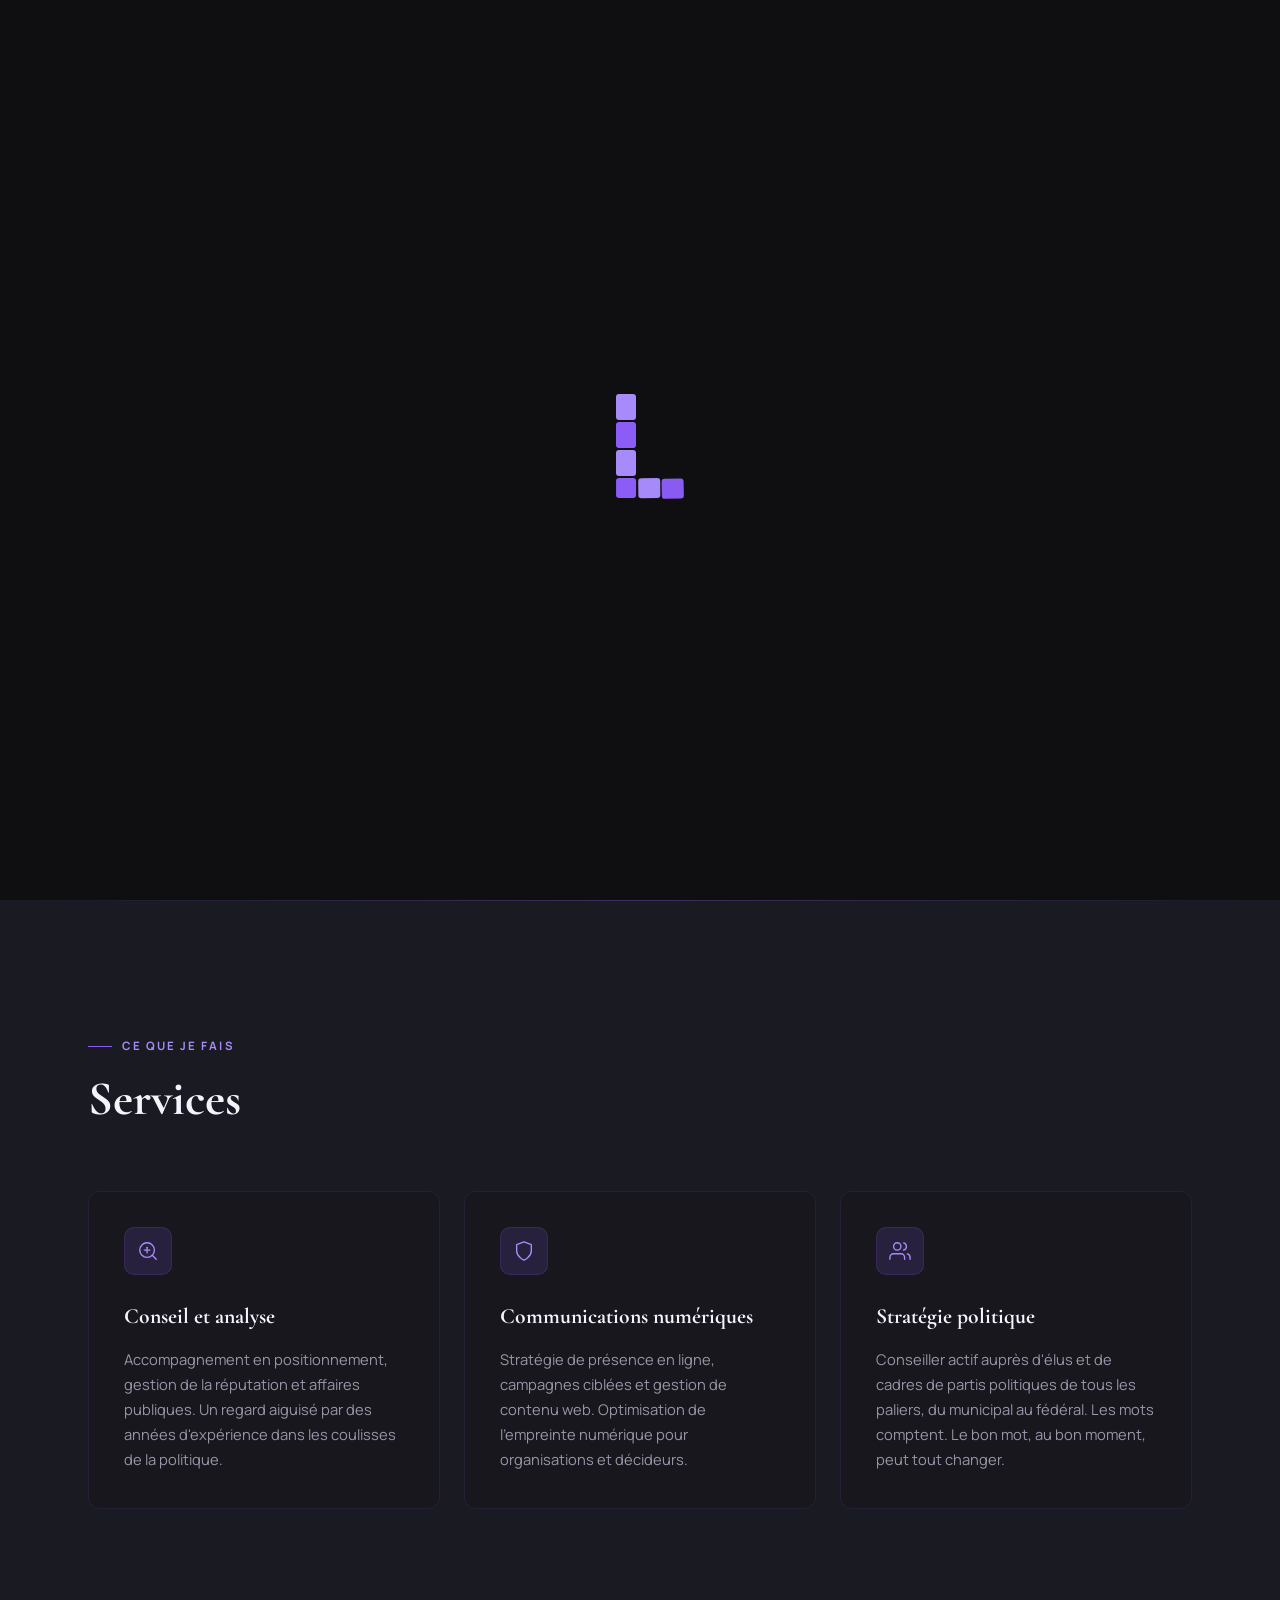
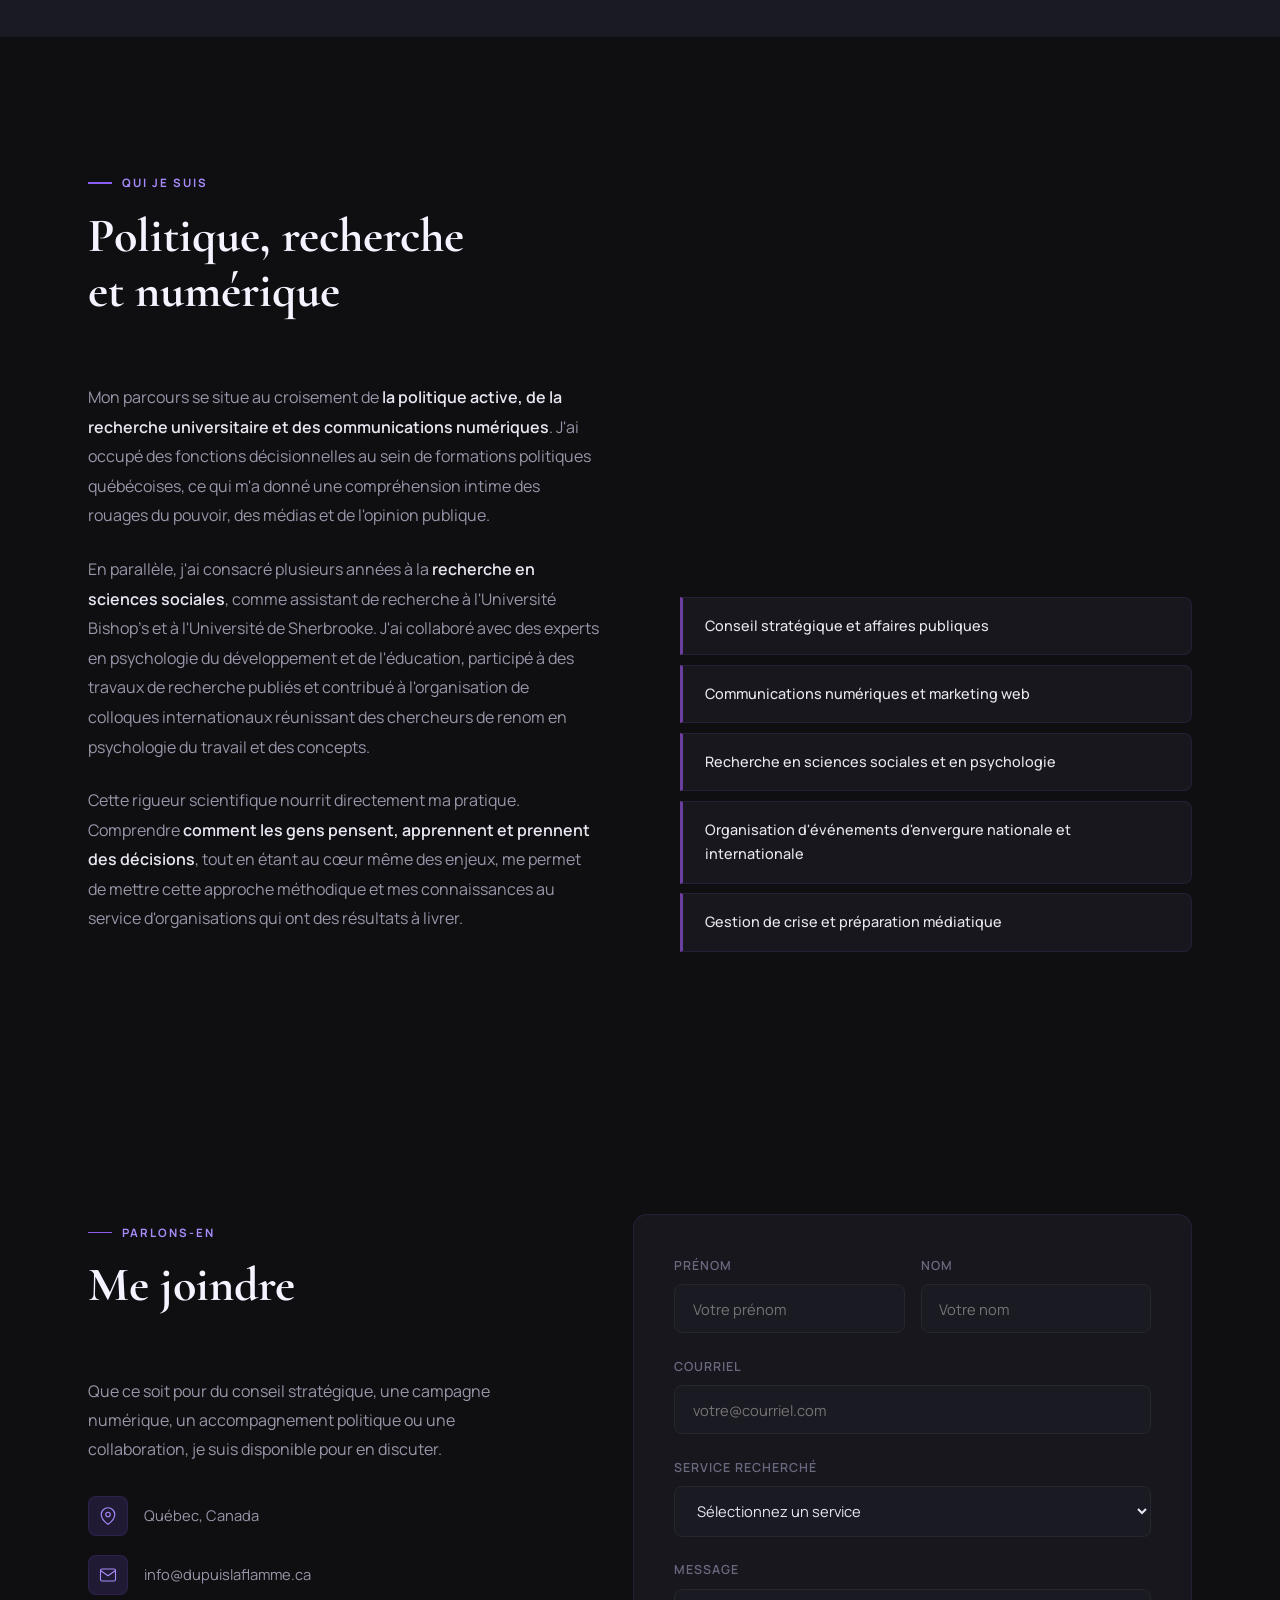
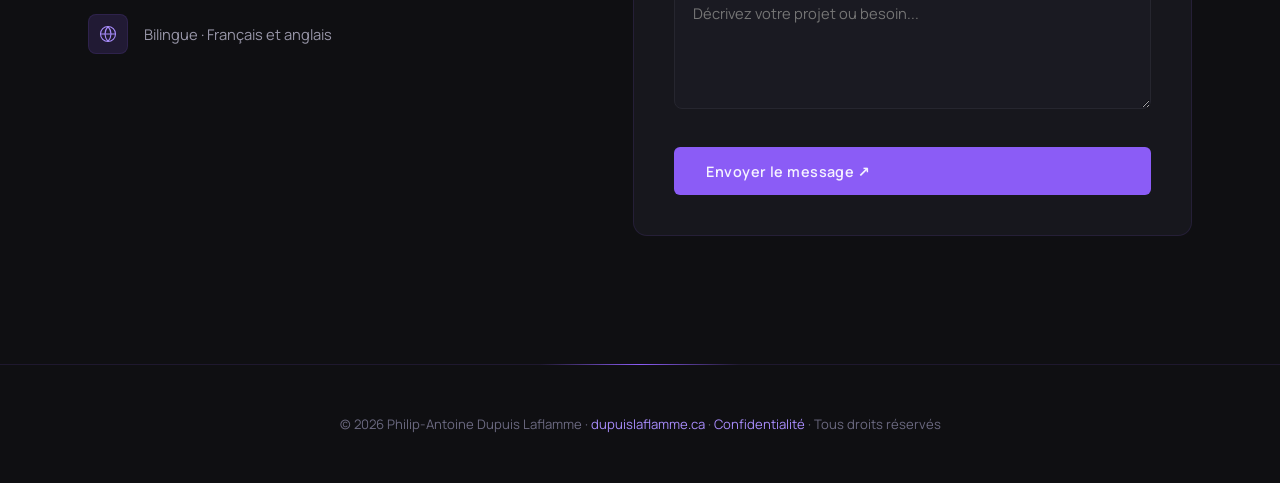
==== commit 3a286288: "Revert to Google Fonts CDN — self-hosted gave different rendering Restore original Google Fonts link" ====
--- a/index.html
+++ b/index.html
@@ -6,26 +6,10 @@
 <meta name="description" content="Philip-Antoine Dupuis Laflamme — Conseil stratégique et communications numériques à Sherbrooke, Québec.">
 <title>Dupuis Laflamme | Conseil stratégique · Communications numériques</title>
 <link rel="icon" type="image/svg+xml" href="favicon.svg">
+<link rel="preconnect" href="https://fonts.googleapis.com">
+<link rel="preconnect" href="https://fonts.gstatic.com" crossorigin>
+<link href="https://fonts.googleapis.com/css2?family=Cormorant+Garamond:ital,wght@0,400;0,600;0,700;1,400&family=Manrope:wght@300;400;500;600;700&display=swap" rel="stylesheet">
 <style>
-/* ── Self-hosted fonts ── */
-@font-face { font-family: 'Cormorant Garamond'; font-style: italic; font-weight: 400; font-display: swap; src: url(/fonts/cormorant-italic-400-latin-ext.woff2) format('woff2'); unicode-range: U+0100-02BA, U+02BD-02C5, U+02C7-02CC, U+02CE-02D7, U+02DD-02FF, U+0304, U+0308, U+0329, U+1D00-1DBF, U+1E00-1E9F, U+1EF2-1EFF, U+2020, U+20A0-20AB, U+20AD-20C0, U+2113, U+2C60-2C7F, U+A720-A7FF; }
-@font-face { font-family: 'Cormorant Garamond'; font-style: italic; font-weight: 400; font-display: swap; src: url(/fonts/cormorant-italic-400-latin.woff2) format('woff2'); unicode-range: U+0000-00FF, U+0131, U+0152-0153, U+02BB-02BC, U+02C6, U+02DA, U+02DC, U+0304, U+0308, U+0329, U+2000-206F, U+20AC, U+2122, U+2191, U+2193, U+2212, U+2215, U+FEFF, U+FFFD; }
-@font-face { font-family: 'Cormorant Garamond'; font-style: normal; font-weight: 400; font-display: swap; src: url(/fonts/cormorant-400-latin-ext.woff2) format('woff2'); unicode-range: U+0100-02BA, U+02BD-02C5, U+02C7-02CC, U+02CE-02D7, U+02DD-02FF, U+0304, U+0308, U+0329, U+1D00-1DBF, U+1E00-1E9F, U+1EF2-1EFF, U+2020, U+20A0-20AB, U+20AD-20C0, U+2113, U+2C60-2C7F, U+A720-A7FF; }
-@font-face { font-family: 'Cormorant Garamond'; font-style: normal; font-weight: 400; font-display: swap; src: url(/fonts/cormorant-400-latin.woff2) format('woff2'); unicode-range: U+0000-00FF, U+0131, U+0152-0153, U+02BB-02BC, U+02C6, U+02DA, U+02DC, U+0304, U+0308, U+0329, U+2000-206F, U+20AC, U+2122, U+2191, U+2193, U+2212, U+2215, U+FEFF, U+FFFD; }
-@font-face { font-family: 'Cormorant Garamond'; font-style: normal; font-weight: 600; font-display: swap; src: url(/fonts/cormorant-600-latin-ext.woff2) format('woff2'); unicode-range: U+0100-02BA, U+02BD-02C5, U+02C7-02CC, U+02CE-02D7, U+02DD-02FF, U+0304, U+0308, U+0329, U+1D00-1DBF, U+1E00-1E9F, U+1EF2-1EFF, U+2020, U+20A0-20AB, U+20AD-20C0, U+2113, U+2C60-2C7F, U+A720-A7FF; }
-@font-face { font-family: 'Cormorant Garamond'; font-style: normal; font-weight: 600; font-display: swap; src: url(/fonts/cormorant-600-latin.woff2) format('woff2'); unicode-range: U+0000-00FF, U+0131, U+0152-0153, U+02BB-02BC, U+02C6, U+02DA, U+02DC, U+0304, U+0308, U+0329, U+2000-206F, U+20AC, U+2122, U+2191, U+2193, U+2212, U+2215, U+FEFF, U+FFFD; }
-@font-face { font-family: 'Cormorant Garamond'; font-style: normal; font-weight: 700; font-display: swap; src: url(/fonts/cormorant-700-latin-ext.woff2) format('woff2'); unicode-range: U+0100-02BA, U+02BD-02C5, U+02C7-02CC, U+02CE-02D7, U+02DD-02FF, U+0304, U+0308, U+0329, U+1D00-1DBF, U+1E00-1E9F, U+1EF2-1EFF, U+2020, U+20A0-20AB, U+20AD-20C0, U+2113, U+2C60-2C7F, U+A720-A7FF; }
-@font-face { font-family: 'Cormorant Garamond'; font-style: normal; font-weight: 700; font-display: swap; src: url(/fonts/cormorant-700-latin.woff2) format('woff2'); unicode-range: U+0000-00FF, U+0131, U+0152-0153, U+02BB-02BC, U+02C6, U+02DA, U+02DC, U+0304, U+0308, U+0329, U+2000-206F, U+20AC, U+2122, U+2191, U+2193, U+2212, U+2215, U+FEFF, U+FFFD; }
-@font-face { font-family: 'Manrope'; font-style: normal; font-weight: 300; font-display: swap; src: url(/fonts/manrope-300-latin-ext.woff2) format('woff2'); unicode-range: U+0100-02BA, U+02BD-02C5, U+02C7-02CC, U+02CE-02D7, U+02DD-02FF, U+0304, U+0308, U+0329, U+1D00-1DBF, U+1E00-1E9F, U+1EF2-1EFF, U+2020, U+20A0-20AB, U+20AD-20C0, U+2113, U+2C60-2C7F, U+A720-A7FF; }
-@font-face { font-family: 'Manrope'; font-style: normal; font-weight: 300; font-display: swap; src: url(/fonts/manrope-300-latin.woff2) format('woff2'); unicode-range: U+0000-00FF, U+0131, U+0152-0153, U+02BB-02BC, U+02C6, U+02DA, U+02DC, U+0304, U+0308, U+0329, U+2000-206F, U+20AC, U+2122, U+2191, U+2193, U+2212, U+2215, U+FEFF, U+FFFD; }
-@font-face { font-family: 'Manrope'; font-style: normal; font-weight: 400; font-display: swap; src: url(/fonts/manrope-400-latin-ext.woff2) format('woff2'); unicode-range: U+0100-02BA, U+02BD-02C5, U+02C7-02CC, U+02CE-02D7, U+02DD-02FF, U+0304, U+0308, U+0329, U+1D00-1DBF, U+1E00-1E9F, U+1EF2-1EFF, U+2020, U+20A0-20AB, U+20AD-20C0, U+2113, U+2C60-2C7F, U+A720-A7FF; }
-@font-face { font-family: 'Manrope'; font-style: normal; font-weight: 400; font-display: swap; src: url(/fonts/manrope-400-latin.woff2) format('woff2'); unicode-range: U+0000-00FF, U+0131, U+0152-0153, U+02BB-02BC, U+02C6, U+02DA, U+02DC, U+0304, U+0308, U+0329, U+2000-206F, U+20AC, U+2122, U+2191, U+2193, U+2212, U+2215, U+FEFF, U+FFFD; }
-@font-face { font-family: 'Manrope'; font-style: normal; font-weight: 500; font-display: swap; src: url(/fonts/manrope-500-latin-ext.woff2) format('woff2'); unicode-range: U+0100-02BA, U+02BD-02C5, U+02C7-02CC, U+02CE-02D7, U+02DD-02FF, U+0304, U+0308, U+0329, U+1D00-1DBF, U+1E00-1E9F, U+1EF2-1EFF, U+2020, U+20A0-20AB, U+20AD-20C0, U+2113, U+2C60-2C7F, U+A720-A7FF; }
-@font-face { font-family: 'Manrope'; font-style: normal; font-weight: 500; font-display: swap; src: url(/fonts/manrope-500-latin.woff2) format('woff2'); unicode-range: U+0000-00FF, U+0131, U+0152-0153, U+02BB-02BC, U+02C6, U+02DA, U+02DC, U+0304, U+0308, U+0329, U+2000-206F, U+20AC, U+2122, U+2191, U+2193, U+2212, U+2215, U+FEFF, U+FFFD; }
-@font-face { font-family: 'Manrope'; font-style: normal; font-weight: 600; font-display: swap; src: url(/fonts/manrope-600-latin-ext.woff2) format('woff2'); unicode-range: U+0100-02BA, U+02BD-02C5, U+02C7-02CC, U+02CE-02D7, U+02DD-02FF, U+0304, U+0308, U+0329, U+1D00-1DBF, U+1E00-1E9F, U+1EF2-1EFF, U+2020, U+20A0-20AB, U+20AD-20C0, U+2113, U+2C60-2C7F, U+A720-A7FF; }
-@font-face { font-family: 'Manrope'; font-style: normal; font-weight: 600; font-display: swap; src: url(/fonts/manrope-600-latin.woff2) format('woff2'); unicode-range: U+0000-00FF, U+0131, U+0152-0153, U+02BB-02BC, U+02C6, U+02DA, U+02DC, U+0304, U+0308, U+0329, U+2000-206F, U+20AC, U+2122, U+2191, U+2193, U+2212, U+2215, U+FEFF, U+FFFD; }
-@font-face { font-family: 'Manrope'; font-style: normal; font-weight: 700; font-display: swap; src: url(/fonts/manrope-700-latin-ext.woff2) format('woff2'); unicode-range: U+0100-02BA, U+02BD-02C5, U+02C7-02CC, U+02CE-02D7, U+02DD-02FF, U+0304, U+0308, U+0329, U+1D00-1DBF, U+1E00-1E9F, U+1EF2-1EFF, U+2020, U+20A0-20AB, U+20AD-20C0, U+2113, U+2C60-2C7F, U+A720-A7FF; }
-@font-face { font-family: 'Manrope'; font-style: normal; font-weight: 700; font-display: swap; src: url(/fonts/manrope-700-latin.woff2) format('woff2'); unicode-range: U+0000-00FF, U+0131, U+0152-0153, U+02BB-02BC, U+02C6, U+02DA, U+02DC, U+0304, U+0308, U+0329, U+2000-206F, U+20AC, U+2122, U+2191, U+2193, U+2212, U+2215, U+FEFF, U+FFFD; }
 
 *, *::before, *::after { margin: 0; padding: 0; box-sizing: border-box; }
 
@@ -300,8 +284,8 @@
 
 .hero h1 {
   font-family: var(--font-display);
-  font-size: clamp(2rem, 4.5vw, 3.8rem);
-  font-weight: 400;
+  font-size: clamp(2.4rem, 5.2vw, 4.4rem);
+  font-weight: 700;
   line-height: 1.1;
   color: var(--white);
   margin-bottom: 1.8rem;
@@ -415,8 +399,8 @@
 
 .section-title {
   font-family: var(--font-display);
-  font-size: clamp(1.8rem, 3.5vw, 2.5rem);
-  font-weight: 600;
+  font-size: clamp(2rem, 4vw, 3rem);
+  font-weight: 700;
   color: var(--white);
   line-height: 1.15;
 }
@@ -503,8 +487,8 @@
 
 .service-card h3 {
   font-family: var(--font-display);
-  font-size: 1.25rem;
-  font-weight: 600;
+  font-size: 1.35rem;
+  font-weight: 700;
   color: var(--white);
   margin-bottom: 0.8rem;
 }
@@ -775,7 +759,7 @@
   .contact-layout { grid-template-columns: 1fr; gap: 3rem; }
   .form-row { grid-template-columns: 1fr; }
   .services-grid { grid-template-columns: 1fr; }
-  .hero h1 { font-size: clamp(1.6rem, 5.5vw, 2.4rem); }
+  .hero h1 { font-size: clamp(2.4rem, 8vw, 3.5rem); }
   .hero-content { padding-top: 5rem; }
   #heroCanvas { opacity: 0.7; }
   #orreryCanvas { max-width: 360px; }
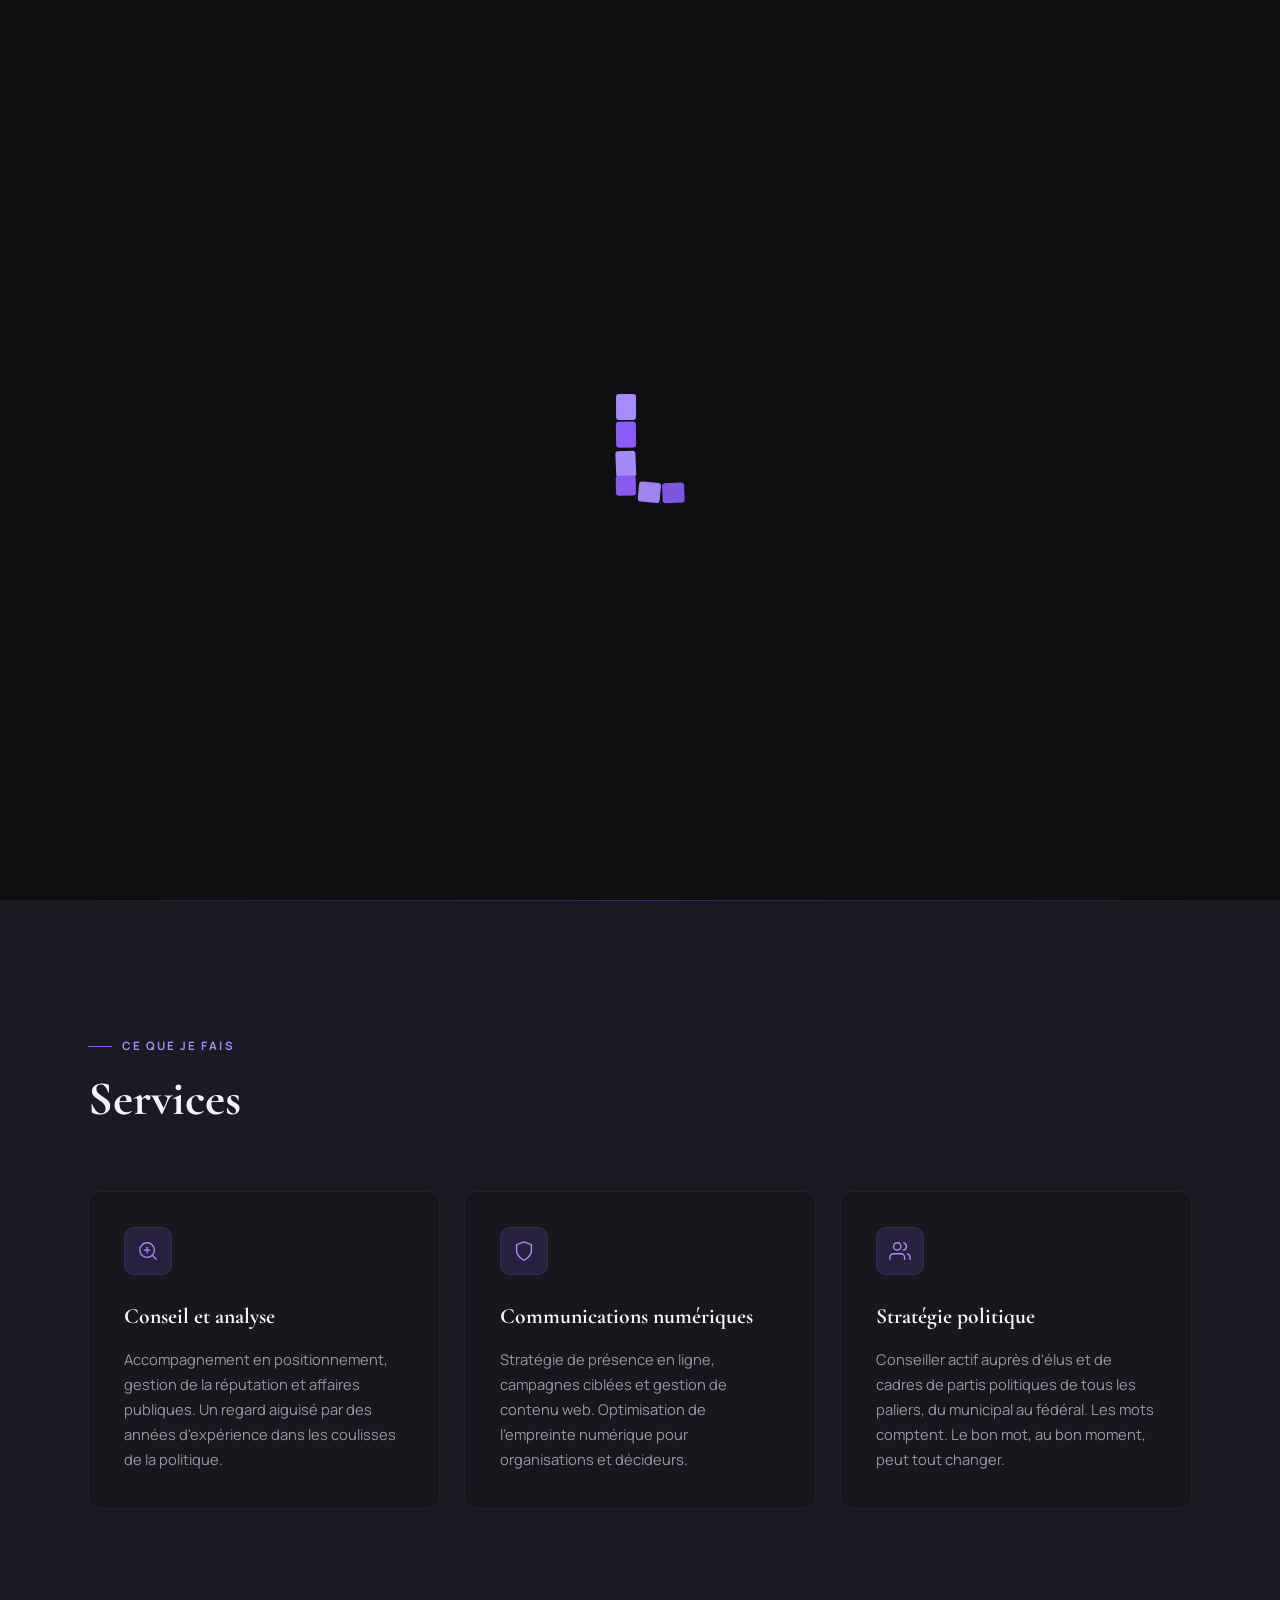
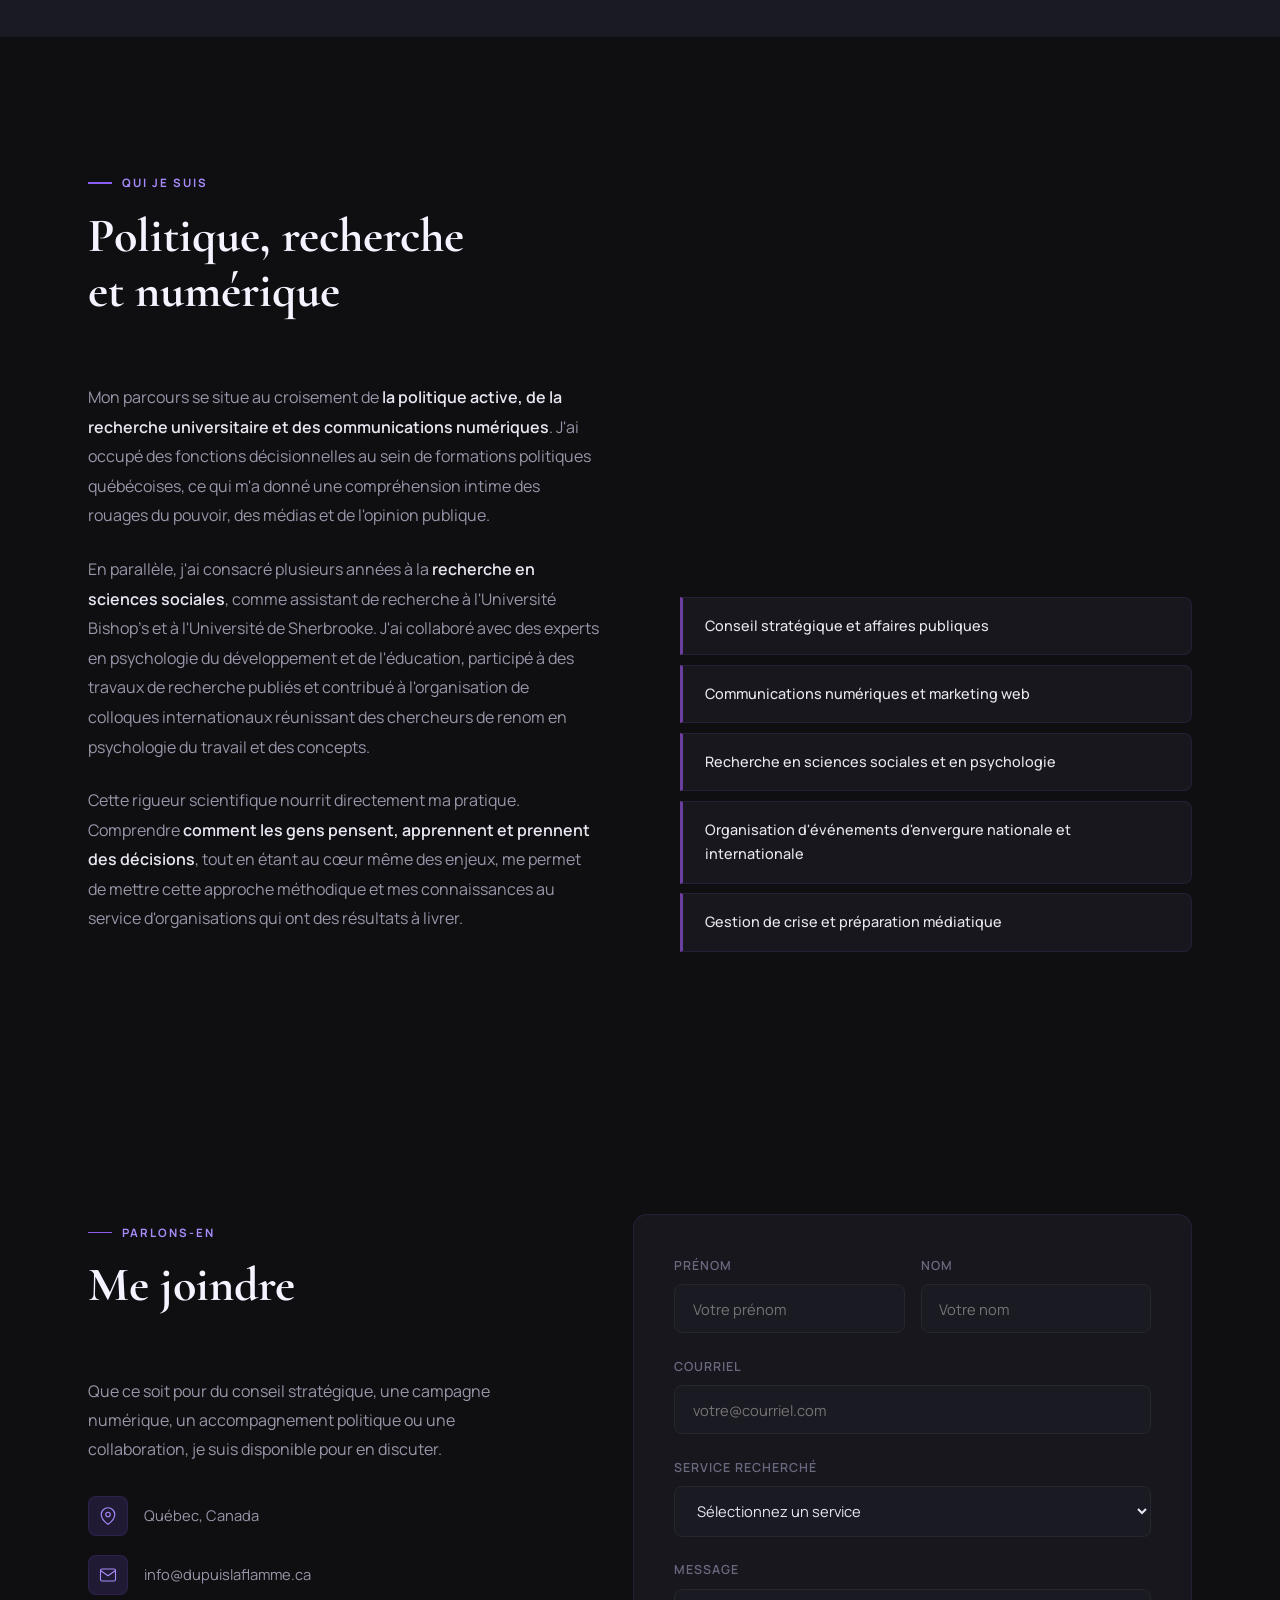
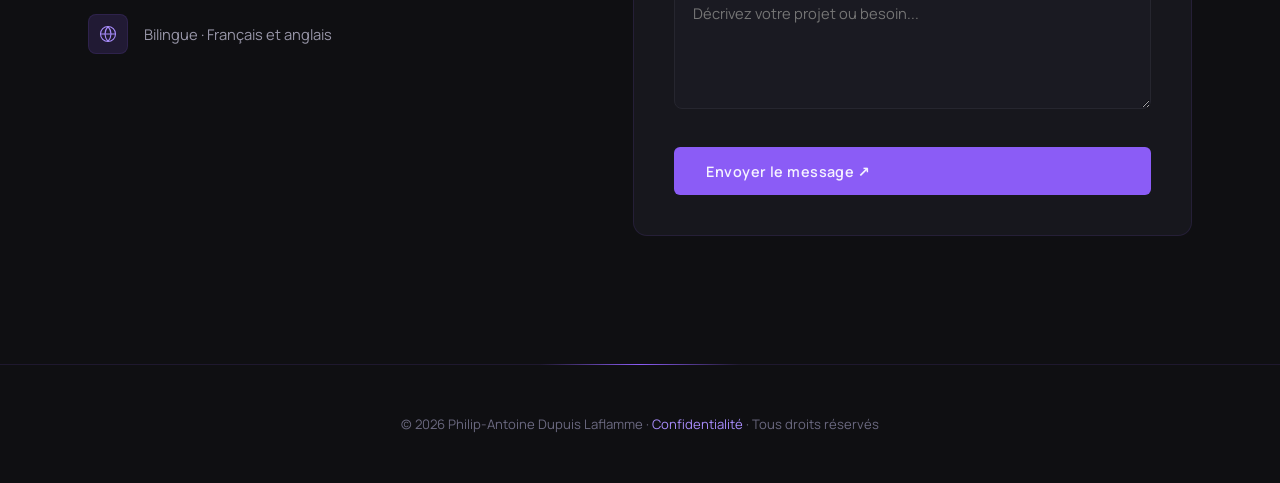
==== commit 10abf4c0: "Remove dupuislaflamme.ca from footer Co-Authored-By: Claude Opus 4.6 (1M context) <noreply@anthropic" ====
--- a/index.html
+++ b/index.html
@@ -971,7 +971,7 @@
 <!-- Footer -->
 <footer>
   <div class="container">
-    <p data-i18n="footer">&copy; 2026 Philip-Antoine Dupuis Laflamme · <a href="mailto:info@dupuislaflamme.ca">dupuislaflamme.ca</a> · <a href="/confidentialite.html" data-i18n="footer.privacy">Confidentialité</a> · Tous droits réservés</p>
+    <p data-i18n="footer">&copy; 2026 Philip-Antoine Dupuis Laflamme · <a href="/confidentialite.html" data-i18n="footer.privacy">Confidentialité</a> · Tous droits réservés</p>
   </div>
 </footer>
 
@@ -1633,7 +1633,7 @@
         'privacy.banner': 'This site collects personal information through the contact form. By continuing to browse, you accept our <a href="/confidentialite.html">privacy policy</a>.',
         'privacy.accept': 'I accept',
         'footer.privacy': 'Privacy',
-        'footer': '&copy; 2026 Philip-Antoine Dupuis Laflamme · <a href="mailto:info@dupuislaflamme.ca">dupuislaflamme.ca</a> · <a href="/confidentialite.html">Privacy</a> · All rights reserved'
+        'footer': '&copy; 2026 Philip-Antoine Dupuis Laflamme · <a href="/confidentialite.html">Privacy</a> · All rights reserved'
       },
       fr: {
         'nav.services': 'Services',
@@ -1681,7 +1681,7 @@
         'privacy.banner': 'Ce site recueille des renseignements personnels via le formulaire de contact. En poursuivant votre navigation, vous acceptez notre <a href="/confidentialite.html">politique de confidentialité</a>.',
         'privacy.accept': 'J\'accepte',
         'footer.privacy': 'Confidentialité',
-        'footer': '&copy; 2026 Philip-Antoine Dupuis Laflamme · <a href="mailto:info@dupuislaflamme.ca">dupuislaflamme.ca</a> · <a href="/confidentialite.html">Confidentialité</a> · Tous droits réservés'
+        'footer': '&copy; 2026 Philip-Antoine Dupuis Laflamme · <a href="/confidentialite.html">Confidentialité</a> · Tous droits réservés'
       }
     };
 
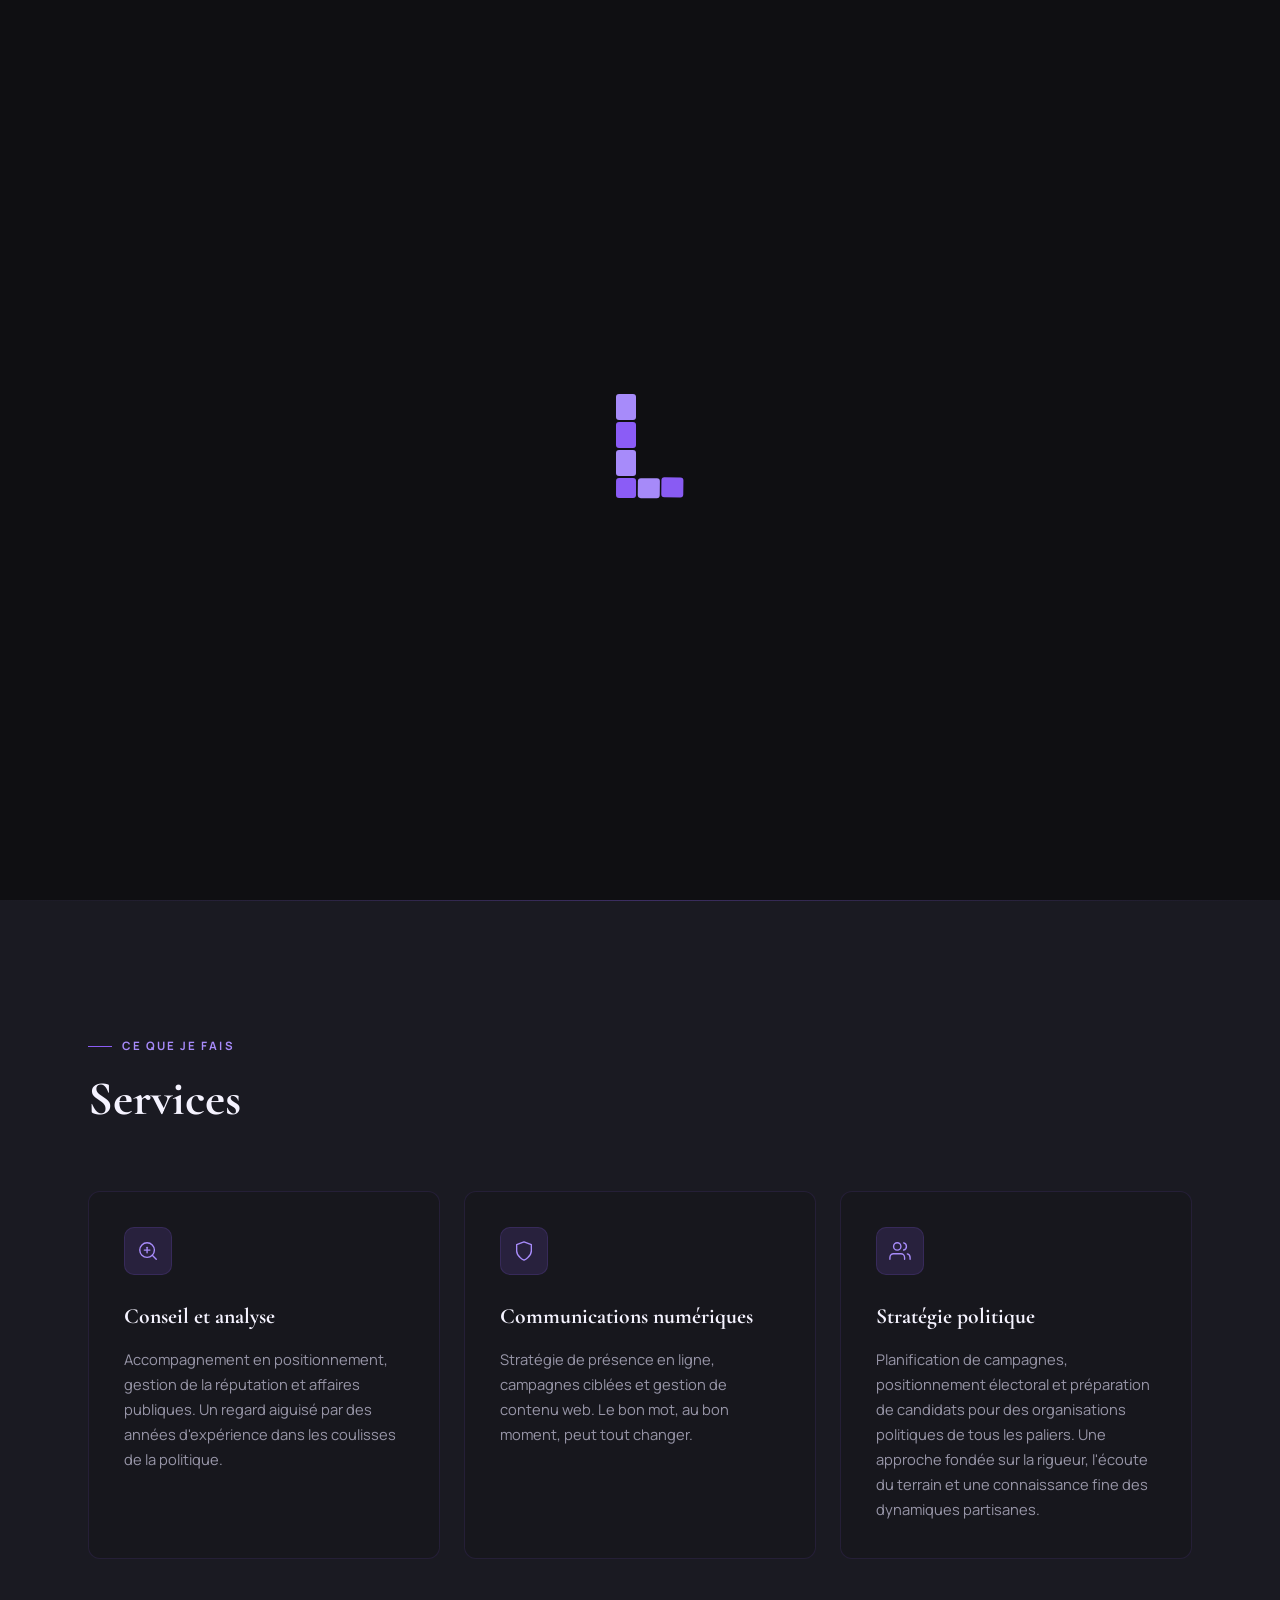
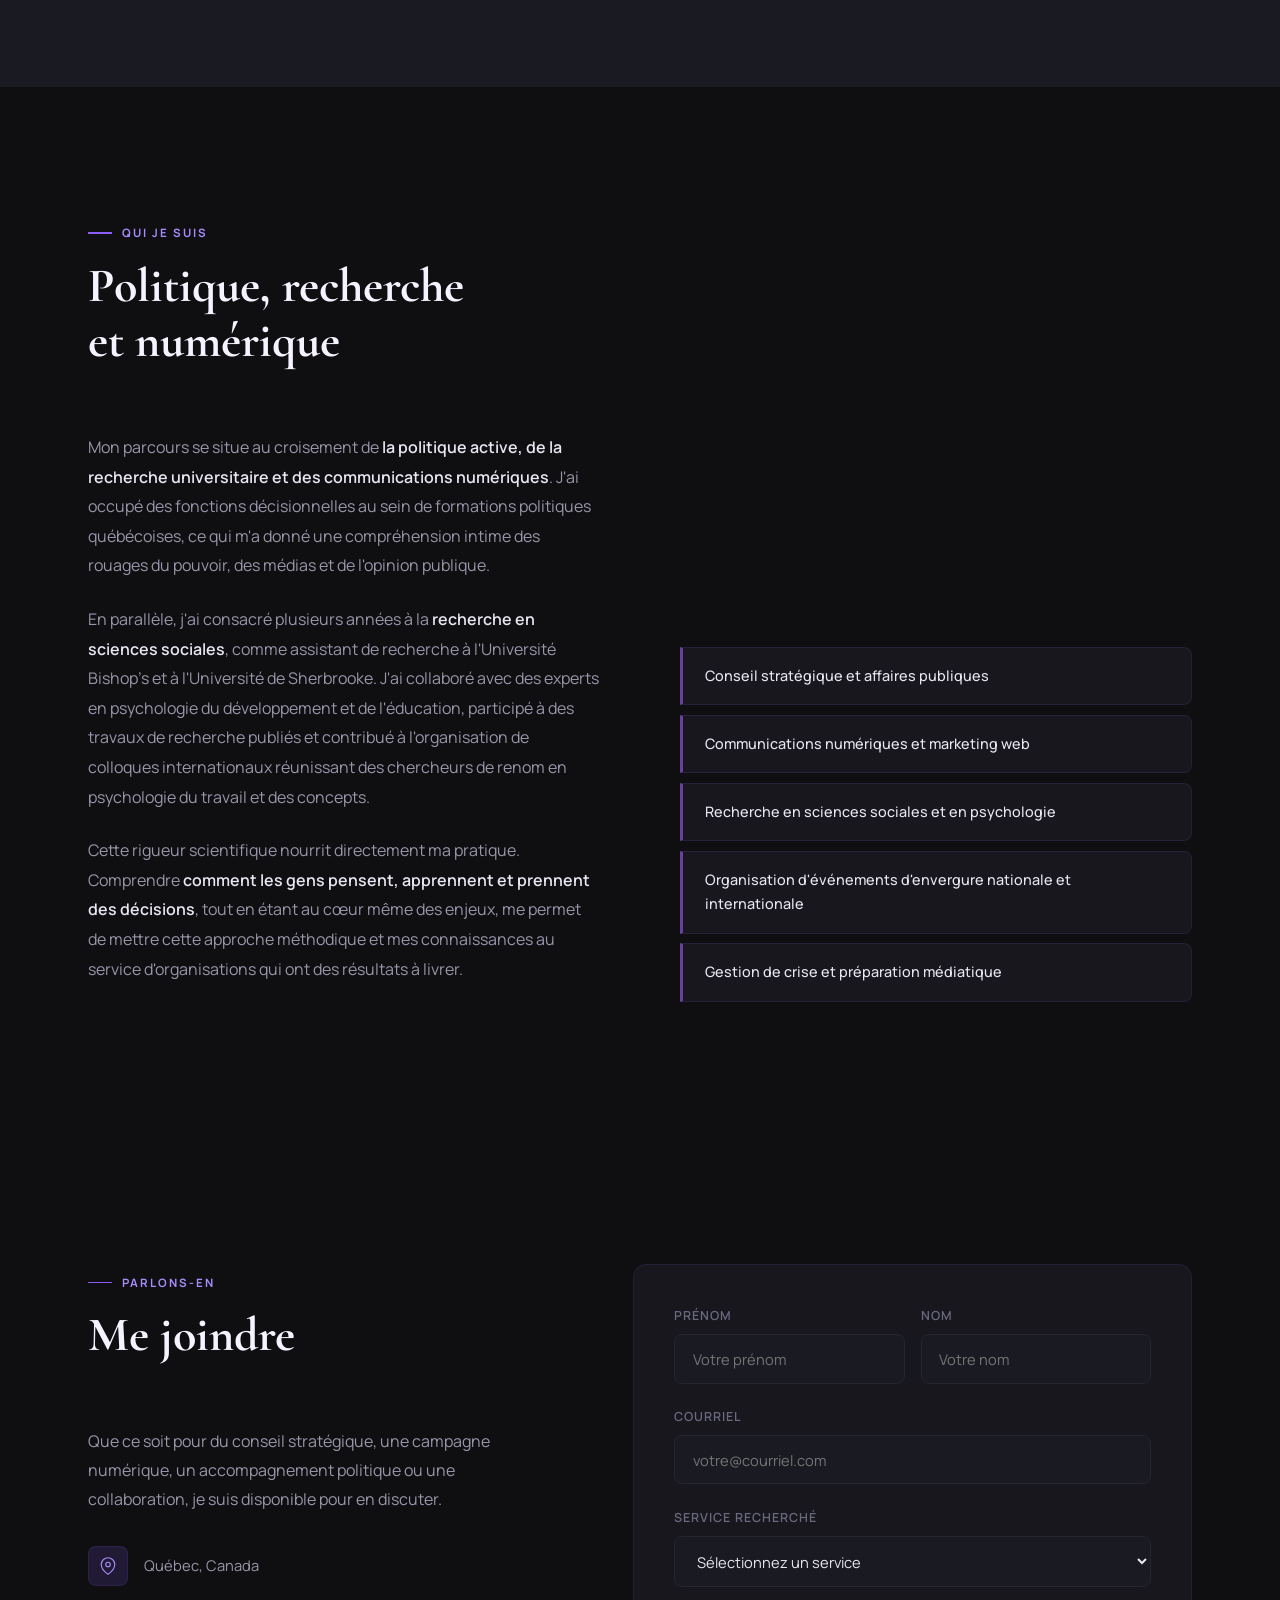
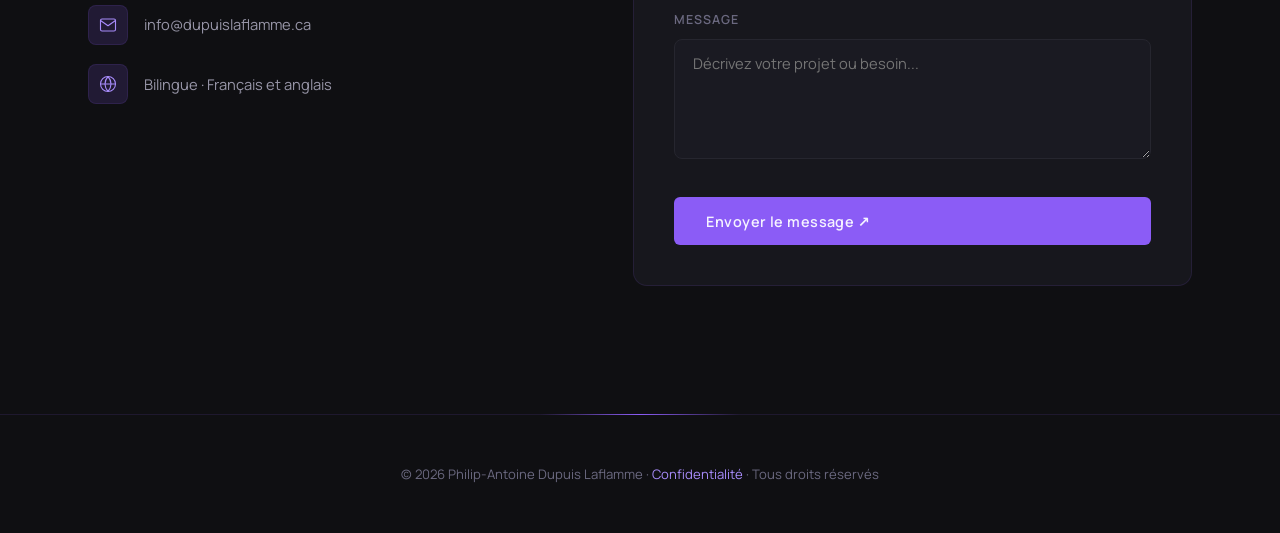
==== commit 3921a339: "Revise service descriptions in index.html Updated service descriptions for better clarity and impact" ====
--- a/index.html
+++ b/index.html
@@ -842,15 +842,14 @@
           <svg viewBox="0 0 24 24"><path d="M12 22s8-4 8-10V5l-8-3-8 3v7c0 6 8 10 8 10z"/></svg>
         </div>
         <h3 data-i18n="services.s2.title">Communications numériques</h3>
-        <p data-i18n="services.s2.desc">Stratégie de présence en ligne, campagnes ciblées et gestion de contenu web. Optimisation de l'empreinte numérique pour organisations et décideurs.</p>
+        <p data-i18n="services.s2.desc">Stratégie de présence en ligne, campagnes ciblées et gestion de contenu web. Le bon mot, au bon moment, peut tout changer.</p>
       </div>
       <div class="service-card reveal">
         <div class="service-icon">
           <svg viewBox="0 0 24 24"><path d="M17 21v-2a4 4 0 0 0-4-4H5a4 4 0 0 0-4 4v2"/><circle cx="9" cy="7" r="4"/><path d="M23 21v-2a4 4 0 0 0-3-3.87"/><path d="M16 3.13a4 4 0 0 1 0 7.75"/></svg>
         </div>
         <h3 data-i18n="services.s3.title">Stratégie politique</h3>
-        <p data-i18n="services.s3.desc">Conseiller actif auprès d'élus et de cadres de partis politiques de tous les paliers, du municipal au fédéral.
-Les mots comptent. Le bon mot, au bon moment, peut tout changer.</p>
+        <p data-i18n="services.s3.desc">Planification de campagnes, positionnement électoral et préparation de candidats pour des organisations politiques de tous les paliers. Une approche fondée sur la rigueur, l'écoute du terrain et une connaissance fine des dynamiques partisanes.</p>
       </div>
     </div>
   </div>
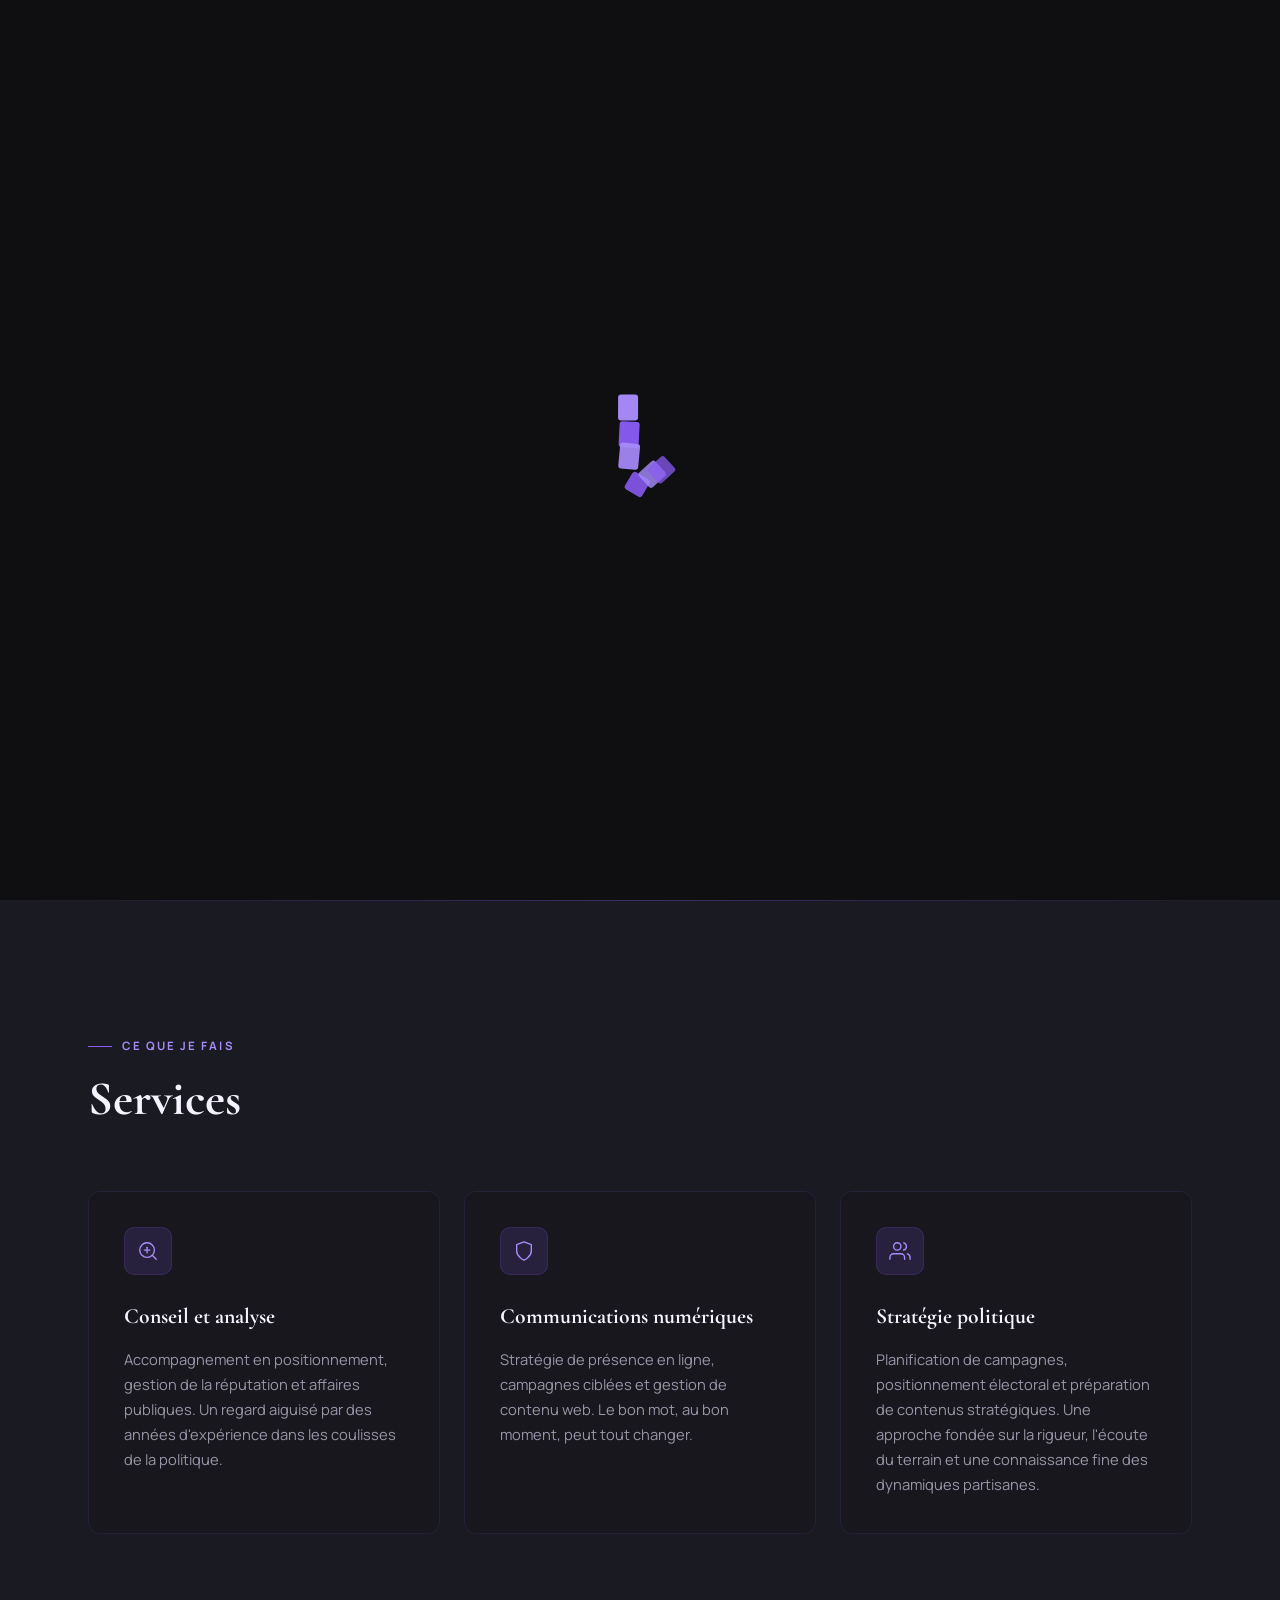
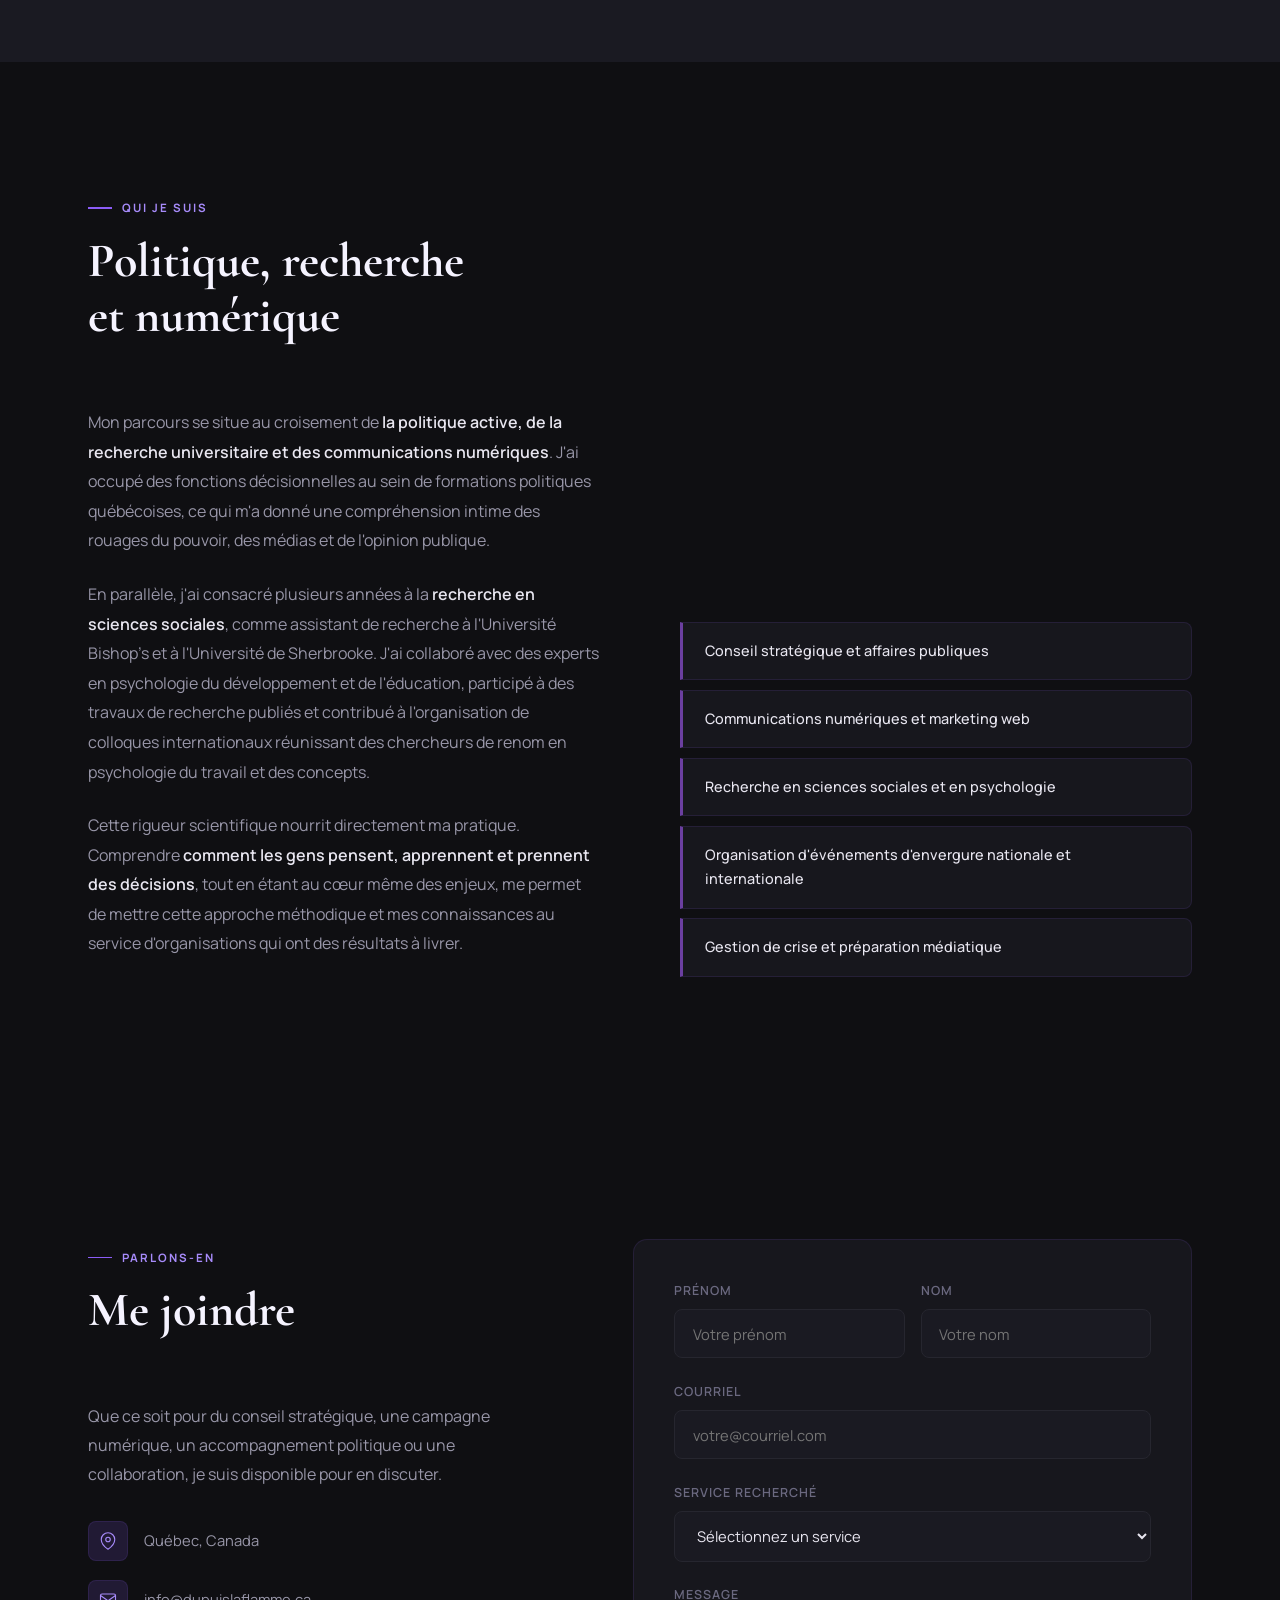
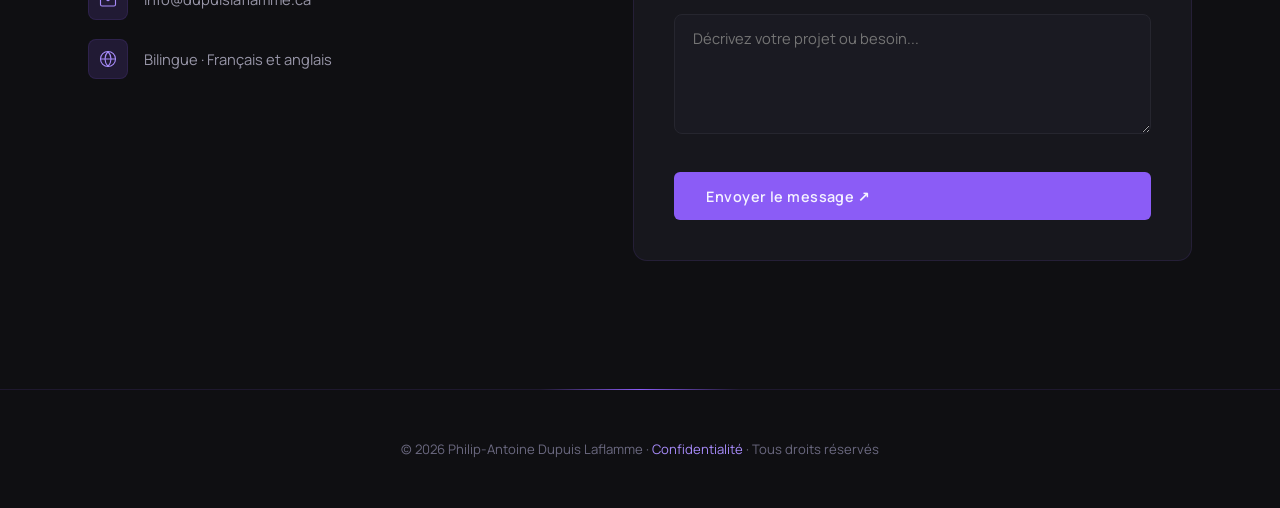
==== commit ab077b1b: "Update index.html" ====
--- a/index.html
+++ b/index.html
@@ -849,7 +849,7 @@
           <svg viewBox="0 0 24 24"><path d="M17 21v-2a4 4 0 0 0-4-4H5a4 4 0 0 0-4 4v2"/><circle cx="9" cy="7" r="4"/><path d="M23 21v-2a4 4 0 0 0-3-3.87"/><path d="M16 3.13a4 4 0 0 1 0 7.75"/></svg>
         </div>
         <h3 data-i18n="services.s3.title">Stratégie politique</h3>
-        <p data-i18n="services.s3.desc">Planification de campagnes, positionnement électoral et préparation de candidats pour des organisations politiques de tous les paliers. Une approche fondée sur la rigueur, l'écoute du terrain et une connaissance fine des dynamiques partisanes.</p>
+        <p data-i18n="services.s3.desc">Planification de campagnes, positionnement électoral et préparation de contenus stratégiques. Une approche fondée sur la rigueur, l'écoute du terrain et une connaissance fine des dynamiques partisanes.</p>
       </div>
     </div>
   </div>
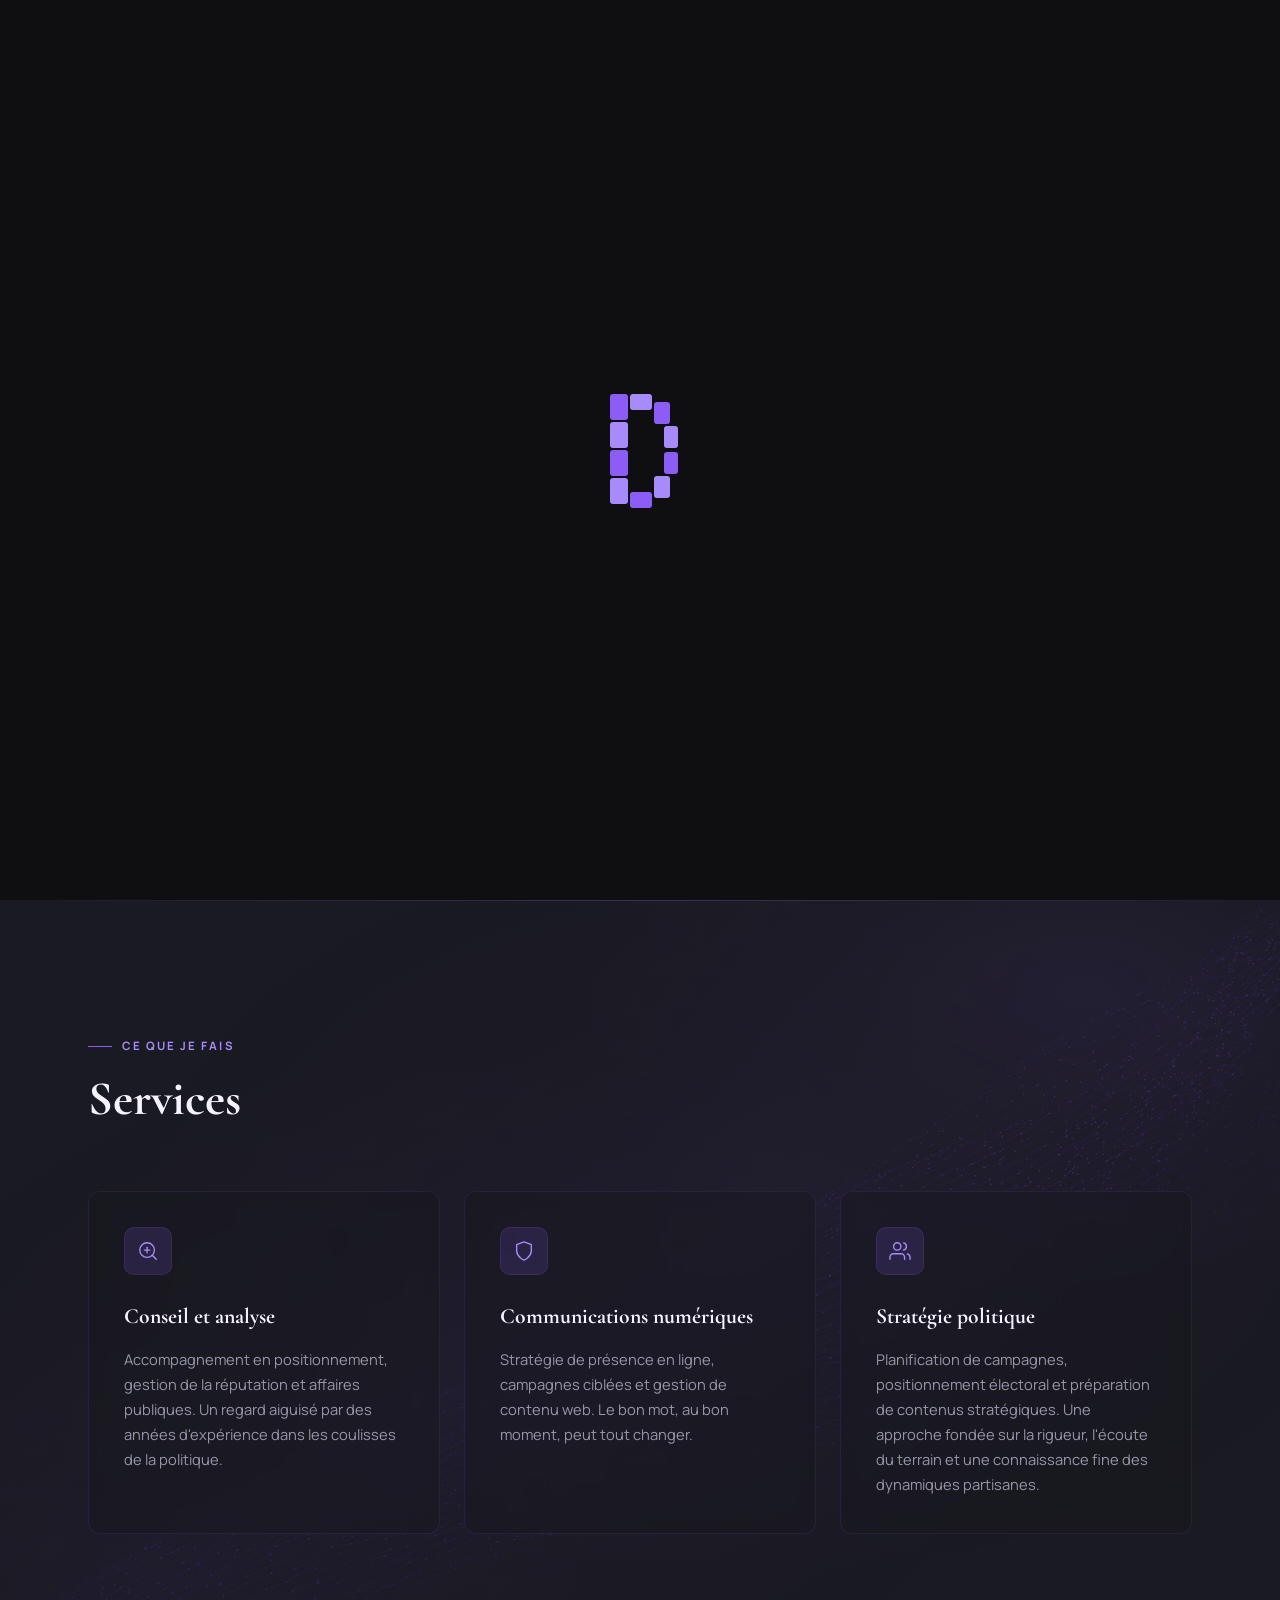
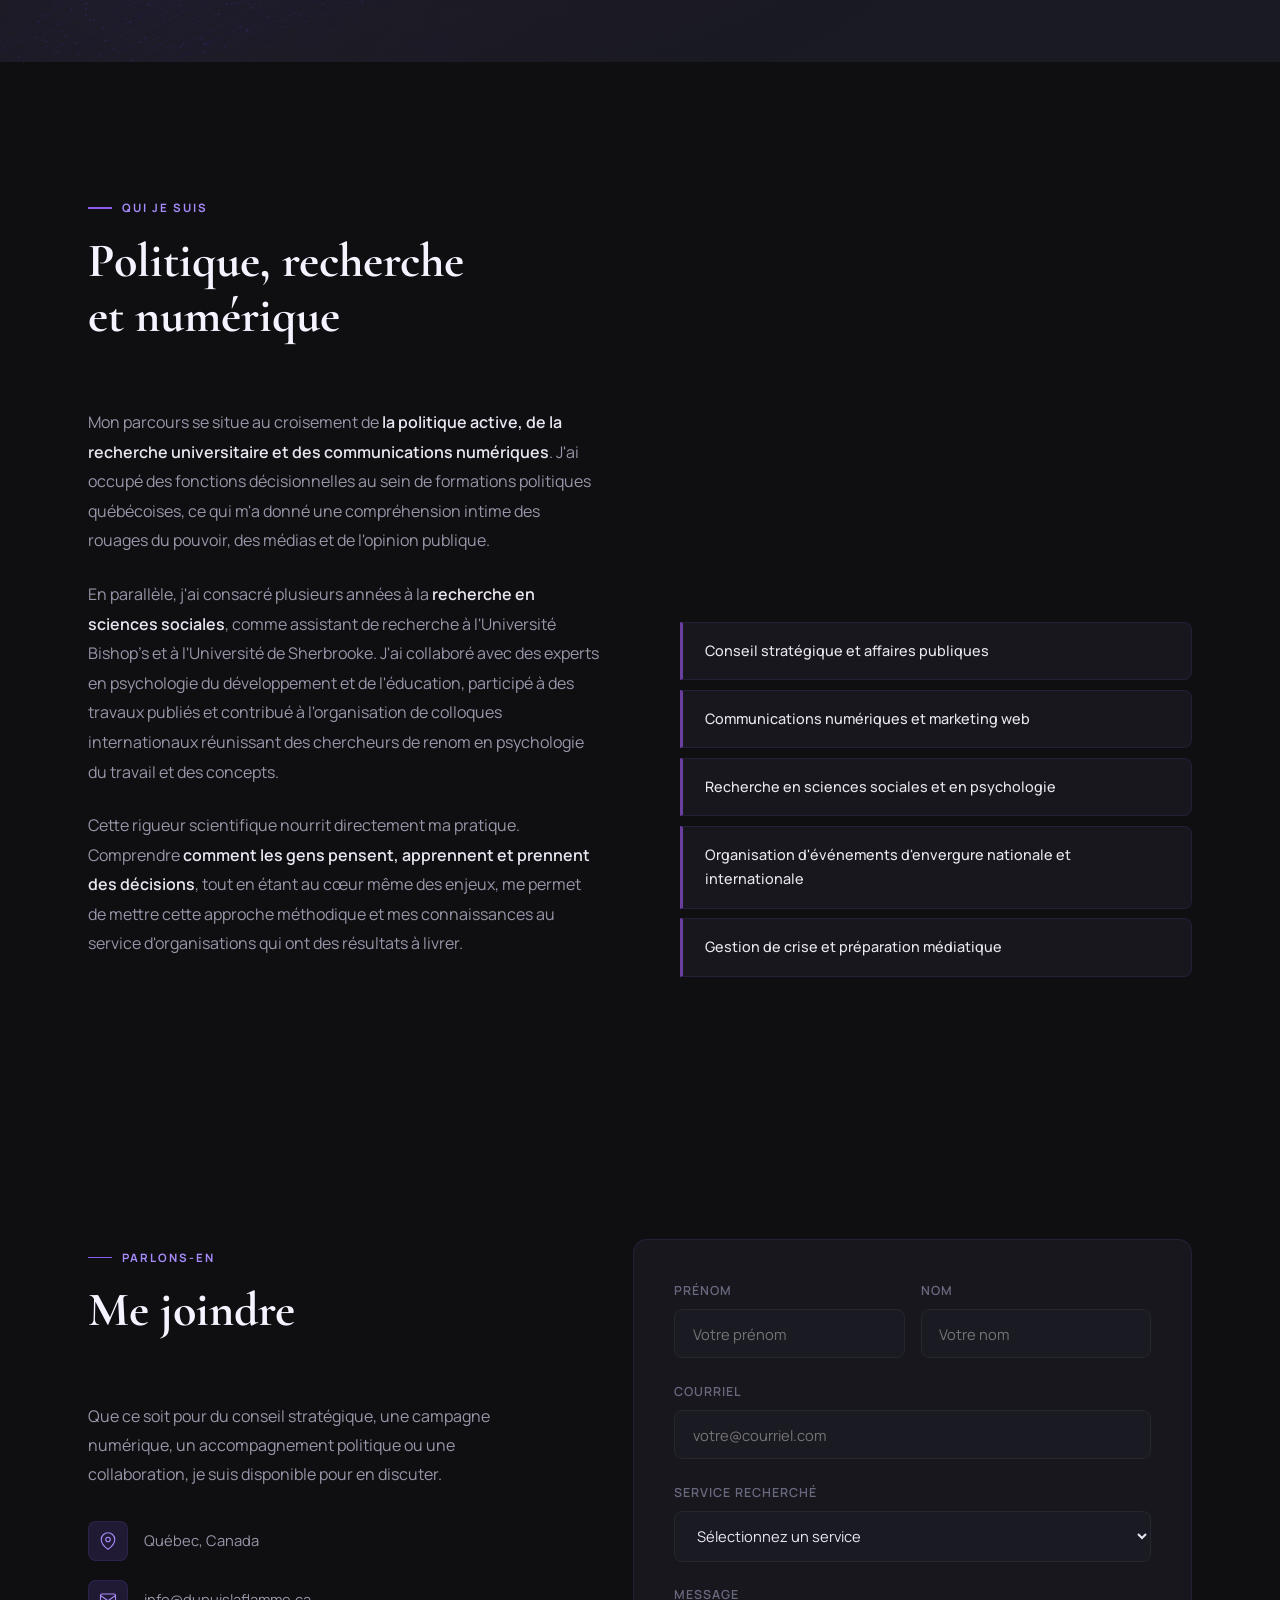
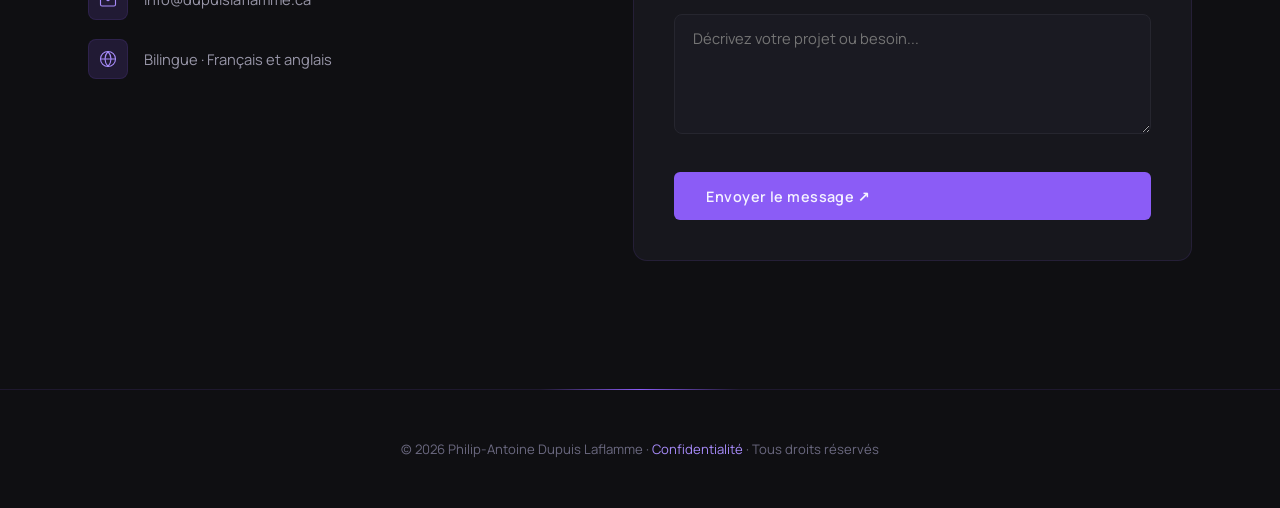
==== commit 954df787: "Add animated 3D mesh background to services section Multi-layered particle ribbon flowing from top-r" ====
--- a/index.html
+++ b/index.html
@@ -410,6 +410,7 @@
   padding: 8rem 0;
   background: var(--charcoal);
   position: relative;
+  overflow: hidden;
 }
 
 .services::before {
@@ -420,6 +421,21 @@
   background: linear-gradient(90deg, transparent, var(--purple-glow-strong), transparent);
 }
 
+#servicesMeshCanvas {
+  position: absolute;
+  inset: 0;
+  width: 100%;
+  height: 100%;
+  z-index: 0;
+  pointer-events: none;
+  opacity: 0;
+  transition: opacity 1s ease;
+}
+
+#servicesMeshCanvas.visible { opacity: 1; }
+
+.services .container { position: relative; z-index: 1; }
+
 .services-grid {
   display: grid;
   grid-template-columns: repeat(auto-fit, minmax(320px, 1fr));
@@ -428,7 +444,9 @@
 
 .service-card {
   padding: 2.2rem;
-  background: var(--bg-card);
+  background: rgba(23, 23, 29, 0.40);
+  backdrop-filter: blur(8px);
+  -webkit-backdrop-filter: blur(8px);
   border: 1px solid var(--border);
   border-radius: 12px;
   transition: all 0.4s cubic-bezier(0.22, 1, 0.36, 1);
@@ -448,7 +466,7 @@
 }
 
 .service-card:hover {
-  background: var(--bg-card-hover);
+  background: rgba(30, 30, 39, 0.50);
   border-color: rgba(139, 92, 246, 0.25);
   transform: translateY(-4px);
   box-shadow: 0 12px 40px rgba(0, 0, 0, 0.3), 0 0 40px rgba(139, 92, 246, 0.06);
@@ -824,6 +842,7 @@
 
 <!-- Services -->
 <section class="services" id="services">
+  <canvas id="servicesMeshCanvas"></canvas>
   <div class="container">
     <div class="section-header reveal">
       <div class="section-label" data-i18n="services.label">Ce que je fais</div>
@@ -869,7 +888,7 @@
             Mon parcours se situe au croisement de <strong>la politique active, de la recherche universitaire et des communications numériques</strong>. J'ai occupé des fonctions décisionnelles au sein de formations politiques québécoises, ce qui m'a donné une compréhension intime des rouages du pouvoir, des médias et de l'opinion publique.
           </p>
           <p data-i18n="about.p2">
-            En parallèle, j'ai consacré plusieurs années à la <strong>recherche en sciences sociales</strong>, comme assistant de recherche à l'Université Bishop's et à l'Université de Sherbrooke. J'ai collaboré avec des experts en psychologie du développement et de l'éducation, participé à des travaux de recherche publiés et contribué à l'organisation de colloques internationaux réunissant des chercheurs de renom en psychologie du travail et des concepts.
+            En parallèle, j'ai consacré plusieurs années à la <strong>recherche en sciences sociales</strong>, comme assistant de recherche à l'Université Bishop's et à l'Université de Sherbrooke. J'ai collaboré avec des experts en psychologie du développement et de l'éducation, participé à des travaux publiés et contribué à l'organisation de colloques internationaux réunissant des chercheurs de renom en psychologie du travail et des concepts.
           </p>
           <p data-i18n="about.p3">
            Cette rigueur scientifique nourrit directement ma pratique. Comprendre <strong>comment les gens pensent, apprennent et prennent des décisions</strong>, tout en étant au cœur même des enjeux, me permet de mettre cette approche méthodique et mes connaissances au service d'organisations qui ont des résultats à livrer.
@@ -1329,6 +1348,337 @@
         ctx.arc(p.x, p.y, p.r, 0, Math.PI * 2);
         ctx.fillStyle = 'rgba(167, 139, 250, ' + (0.25 + glow).toFixed(3) + ')';
         ctx.fill();
+      }
+
+      requestAnimationFrame(draw);
+    }
+
+    var obs = new IntersectionObserver(function(entries) {
+      running = entries[0].isIntersecting;
+      if (running) draw();
+    }, { threshold: 0 });
+    obs.observe(canvas);
+
+    draw();
+  })();
+
+  // ── Services 3D layered mesh ──
+  (function() {
+    var canvas = document.getElementById('servicesMeshCanvas');
+    if (!canvas) return;
+    var ctx = canvas.getContext('2d');
+    if (!ctx) return;
+
+    var w, h, dpr;
+    var mouseX = -9999, mouseY = -9999;
+    var mouseRadius = 300;
+    var time = 0;
+    var perspective = 800;
+
+    // 3 ribbon layers with different parameters
+    var layers = [
+      { cols: 100, rows: 35, zOff: 80,  speed: 0.7, opacity: 0.55, ribbonW: 0.55, pathShift: -0.08, bend: 0.22, sCurve: 0.08, dotBase: 0.8,  lineBase: 0.5 },
+      { cols: 120, rows: 40, zOff: 0,   speed: 1.0, opacity: 0.85, ribbonW: 0.65, pathShift: 0,     bend: 0.18, sCurve: 0.05, dotBase: 1.0,  lineBase: 0.6 },
+      { cols: 90,  rows: 30, zOff: -60, speed: 1.3, opacity: 0.70, ribbonW: 0.45, pathShift: 0.07,  bend: 0.14, sCurve: 0.07, dotBase: 0.9,  lineBase: 0.45 }
+    ];
+
+    // seeded pseudo-random for deterministic jitter
+    function seededRand(seed) {
+      var x = Math.sin(seed * 127.1 + 311.7) * 43758.5453;
+      return x - Math.floor(x);
+    }
+
+    // pre-allocate per layer + generate jitter offsets
+    for (var l = 0; l < layers.length; l++) {
+      var L = layers[l];
+      var tot = L.cols * L.rows;
+      L.px = new Float32Array(tot);
+      L.py = new Float32Array(tot);
+      L.pz = new Float32Array(tot);
+      L.palpha = new Float32Array(tot);
+      // random jitter per point — generated once, stable across frames
+      L.jitterU = new Float32Array(tot);
+      L.jitterV = new Float32Array(tot);
+      L.jitterZ = new Float32Array(tot);
+      for (var i = 0; i < tot; i++) {
+        var seed = i * 13.37 + l * 997.1;
+        L.jitterU[i] = (seededRand(seed) - 0.5) * 2;       // -1..1
+        L.jitterV[i] = (seededRand(seed + 77.7) - 0.5) * 2;
+        L.jitterZ[i] = (seededRand(seed + 155.3) - 0.5) * 2;
+      }
+    }
+
+    function resize() {
+      dpr = Math.min(window.devicePixelRatio || 1, 2);
+      w = canvas.clientWidth;
+      h = canvas.clientHeight;
+      canvas.width = w * dpr;
+      canvas.height = h * dpr;
+      ctx.setTransform(dpr, 0, 0, dpr, 0, 0);
+    }
+
+    resize();
+    window.addEventListener('resize', resize);
+
+    var section = canvas.parentElement;
+    section.addEventListener('mousemove', function(e) {
+      var rect = canvas.getBoundingClientRect();
+      mouseX = e.clientX - rect.left;
+      mouseY = e.clientY - rect.top;
+    }, { passive: true });
+    section.addEventListener('mouseleave', function() {
+      mouseX = -9999; mouseY = -9999;
+    }, { passive: true });
+
+    setTimeout(function() { canvas.classList.add('visible'); }, 600);
+
+    var running = true;
+
+    // organic edge noise — multiple sine waves for irregular boundary
+    function organicTaper(u, v, layerIdx) {
+      var base = Math.sin(u * Math.PI);
+      // irregular edge waves
+      var n1 = Math.sin(u * 7.3 + layerIdx * 2.1) * 0.15;
+      var n2 = Math.sin(u * 13.7 + layerIdx * 4.3 + v * 3) * 0.08;
+      var n3 = Math.cos(u * 21.1 + layerIdx * 1.7) * 0.05;
+      var taper = base + n1 + n2 + n3;
+      // softer fade at edges — don't hard clip
+      var edgeSoft = 1 - Math.pow(Math.abs(v - 0.5) * 2, 2.5);
+      return Math.max(taper, 0.05) * Math.max(edgeSoft, 0);
+    }
+
+    function computeLayer(L, li) {
+      var t = time * L.speed;
+      var sx = w * 1.15, sy = h * -0.2 + L.pathShift * h;
+      var ex = w * -0.15, ey = h * 1.2 + L.pathShift * h * 0.5;
+      var rw = h * L.ribbonW;
+
+      var idx = 0;
+      for (var r = 0; r < L.rows; r++) {
+        var v = r / (L.rows - 1);
+        for (var c = 0; c < L.cols; c++) {
+          var u = c / (L.cols - 1);
+
+          // spine: S-curve path
+          var bx = sx + (ex - sx) * u;
+          var by = sy + (ey - sy) * u;
+          bx += Math.sin(u * Math.PI) * w * L.bend;
+          by += Math.sin(u * Math.PI * 2) * h * L.sCurve;
+          // secondary wiggle
+          bx += Math.cos(u * Math.PI * 3 + li * 1.5) * w * 0.03;
+
+          // perpendicular spread
+          var tAngle = Math.atan2(ey - sy, ex - sx) + Math.cos(u * Math.PI) * 0.5 + Math.sin(u * Math.PI * 2) * 0.15;
+          var px = Math.cos(tAngle + Math.PI * 0.5);
+          var py = Math.sin(tAngle + Math.PI * 0.5);
+
+          // organic taper for flowing, non-linear edges
+          var taper = organicTaper(u, v, li);
+          var offset = (v - 0.5) * rw * taper;
+
+          // apply per-point random jitter to break grid regularity
+          var jU = L.jitterU[idx] * 0.012;  // ~1.2% of u range
+          var jV = L.jitterV[idx] * 0.025;  // stronger across width
+
+          var x3d = bx + px * offset;
+          var y3d = by + py * offset;
+          // positional jitter — offset in both spine and perpendicular directions
+          x3d += jU * w * 0.08 + px * jV * rw * 0.06;
+          y3d += jU * h * 0.05 + py * jV * rw * 0.06;
+
+          // Z: multi-layered waves + per-point z jitter
+          var edgeFade = Math.sin(v * Math.PI);
+          var z = L.zOff;
+          z += Math.sin(u * 5.0 + t * 2.0 + li) * 55 * edgeFade;
+          z += Math.cos(v * 3.2 + u * 2.8 - t * 1.4 + li * 0.7) * 35 * edgeFade;
+          z += Math.sin(u * 8.5 + v * 5 + t * 2.2 + li * 1.3) * 18 * edgeFade;
+          z += Math.cos(u * 14 + t * 1.0) * 8 * edgeFade;
+          z += L.jitterZ[idx] * 25;
+
+          // project
+          var sc = perspective / (perspective + z);
+          var fx = (x3d - w * 0.5) * sc + w * 0.5;
+          var fy = (y3d - h * 0.5) * sc + h * 0.5;
+
+          L.px[idx] = fx;
+          L.py[idx] = fy;
+          L.pz[idx] = z;
+          L.palpha[idx] = taper * edgeFade;
+          idx++;
+        }
+      }
+    }
+
+    function drawHalo() {
+      // soft purple halo behind the mesh — multiple overlapping radial gradients
+      var halos = [
+        { x: w * 0.85, y: h * 0.12, rx: w * 0.4,  ry: h * 0.4,  a: 0.08 },
+        { x: w * 0.6,  y: h * 0.4,  rx: w * 0.5,  ry: h * 0.5,  a: 0.05 },
+        { x: w * 0.35, y: h * 0.65, rx: w * 0.45, ry: h * 0.45, a: 0.045 },
+        { x: w * 0.12, y: h * 0.9,  rx: w * 0.35, ry: h * 0.35, a: 0.04 }
+      ];
+
+      for (var i = 0; i < halos.length; i++) {
+        var hl = halos[i];
+        ctx.save();
+        ctx.translate(hl.x, hl.y);
+        ctx.scale(1, hl.ry / hl.rx);
+        var grad = ctx.createRadialGradient(0, 0, 0, 0, 0, hl.rx);
+        grad.addColorStop(0, 'rgba(139, 92, 246, ' + hl.a + ')');
+        grad.addColorStop(0.5, 'rgba(107, 63, 160, ' + (hl.a * 0.5) + ')');
+        grad.addColorStop(1, 'rgba(107, 63, 160, 0)');
+        ctx.fillStyle = grad;
+        ctx.beginPath();
+        ctx.arc(0, 0, hl.rx, 0, Math.PI * 2);
+        ctx.fill();
+        ctx.restore();
+      }
+    }
+
+    function drawLayer(L, li) {
+      var COLS = L.cols, ROWS = L.rows;
+      var layerOp = L.opacity;
+
+      // draw connection lines along rows (flow direction) — skip ~15% randomly
+      for (var r = 0; r < ROWS; r++) {
+        for (var c = 0; c < COLS - 1; c++) {
+          if (seededRand(r * 3.17 + c * 9.73 + li * 47.1) > 0.85) continue;
+          var i = r * COLS + c;
+          var i2 = i + 1;
+
+          var a1 = L.palpha[i], a2 = L.palpha[i2];
+          if (a1 < 0.05 && a2 < 0.05) continue;
+
+          var x1 = L.px[i], y1 = L.py[i], z1 = L.pz[i];
+          var x2 = L.px[i2], y2 = L.py[i2];
+
+          // mouse glow at midpoint
+          var mx = (x1 + x2) * 0.5, my = (y1 + y2) * 0.5;
+          var mdx = mouseX - mx, mdy = mouseY - my;
+          var mDist = Math.sqrt(mdx * mdx + mdy * mdy);
+          var glow = mDist < mouseRadius ? (1 - mDist / mouseRadius) : 0;
+          glow = glow * glow;
+
+          var avg = (a1 + a2) * 0.5;
+          var alpha = (avg * 0.18 + glow * 0.3) * layerOp;
+          if (alpha < 0.008) continue;
+
+          var dn = (z1 + 100) / 200;
+          dn = dn < 0 ? 0 : dn > 1 ? 1 : dn;
+          var rr = Math.round(90 + dn * 55 + glow * 50);
+          var gg = Math.round(50 + dn * 45 + glow * 65);
+          var bb = Math.round(190 + dn * 45 + glow * 15);
+
+          ctx.beginPath();
+          ctx.moveTo(x1, y1);
+          ctx.lineTo(x2, y2);
+          ctx.strokeStyle = 'rgba(' + rr + ', ' + gg + ', ' + bb + ', ' + alpha.toFixed(3) + ')';
+          ctx.lineWidth = L.lineBase + glow * 0.6;
+          ctx.stroke();
+        }
+      }
+
+      // draw connection lines along columns (cross direction) — irregular spacing
+      for (var c = 0; c < COLS; c++) {
+        // use seeded random to decide which columns get cross-lines — ~30% of them
+        if (seededRand(c * 7.13 + li * 31.7) > 0.3) continue;
+        for (var r = 0; r < ROWS - 1; r++) {
+          // also skip some rows randomly for asymmetry
+          if (seededRand(r * 11.3 + c * 5.7 + li * 19.1) > 0.6) continue;
+          var i = r * COLS + c;
+          var i2 = (r + 1) * COLS + c;
+
+          var a1 = L.palpha[i], a2 = L.palpha[i2];
+          if (a1 < 0.05 && a2 < 0.05) continue;
+
+          var x1 = L.px[i], y1 = L.py[i], z1 = L.pz[i];
+          var x2 = L.px[i2], y2 = L.py[i2];
+
+          var mx = (x1 + x2) * 0.5, my = (y1 + y2) * 0.5;
+          var mdx = mouseX - mx, mdy = mouseY - my;
+          var mDist = Math.sqrt(mdx * mdx + mdy * mdy);
+          var glow = mDist < mouseRadius ? (1 - mDist / mouseRadius) : 0;
+          glow = glow * glow;
+
+          var avg = (a1 + a2) * 0.5;
+          var alpha = (avg * 0.1 + glow * 0.2) * layerOp;
+          if (alpha < 0.008) continue;
+
+          var dn = (z1 + 100) / 200;
+          dn = dn < 0 ? 0 : dn > 1 ? 1 : dn;
+          var rr = Math.round(90 + dn * 55 + glow * 50);
+          var gg = Math.round(50 + dn * 45 + glow * 65);
+          var bb = Math.round(190 + dn * 45 + glow * 15);
+
+          ctx.beginPath();
+          ctx.moveTo(x1, y1);
+          ctx.lineTo(x2, y2);
+          ctx.strokeStyle = 'rgba(' + rr + ', ' + gg + ', ' + bb + ', ' + alpha.toFixed(3) + ')';
+          ctx.lineWidth = (L.lineBase * 0.7) + glow * 0.5;
+          ctx.stroke();
+        }
+      }
+
+      // draw dots — randomized selection, ~40% of points
+      for (var r = 0; r < ROWS; r++) {
+        for (var c = 0; c < COLS; c++) {
+          if (seededRand(r * 17.31 + c * 7.91 + li * 53.3) > 0.4) continue;
+          var i = r * COLS + c;
+          var fa = L.palpha[i];
+          if (fa < 0.08) continue;
+
+          var x = L.px[i], y = L.py[i], z = L.pz[i];
+
+          var mdx = mouseX - x, mdy = mouseY - y;
+          var mDist = Math.sqrt(mdx * mdx + mdy * mdy);
+          var glow = mDist < mouseRadius ? (1 - mDist / mouseRadius) : 0;
+          glow = glow * glow;
+
+          var dn = (z + 100) / 200;
+          dn = dn < 0 ? 0 : dn > 1 ? 1 : dn;
+
+          var alpha = (fa * (0.3 + dn * 0.25) + glow * 0.6) * layerOp;
+          if (alpha < 0.015) continue;
+          alpha = alpha > 0.85 ? 0.85 : alpha;
+
+          var sc = perspective / (perspective + z);
+          var dotR = L.dotBase * (0.4 + sc * 0.6) + glow * 0.6;
+
+          var rr, gg, bb;
+          if (glow > 0.05) {
+            rr = Math.round(175 + glow * 55);
+            gg = Math.round(145 + glow * 75);
+            bb = 252;
+          } else {
+            rr = Math.round(95 + dn * 55);
+            gg = Math.round(55 + dn * 50);
+            bb = Math.round(195 + dn * 48);
+          }
+
+          ctx.beginPath();
+          ctx.arc(x, y, dotR, 0, Math.PI * 2);
+          ctx.fillStyle = 'rgba(' + rr + ', ' + gg + ', ' + bb + ', ' + alpha.toFixed(3) + ')';
+          ctx.fill();
+        }
+      }
+    }
+
+    function draw() {
+      if (!running) { requestAnimationFrame(draw); return; }
+      time += 0.003;
+      ctx.clearRect(0, 0, w, h);
+
+      // halo first (behind everything)
+      drawHalo();
+
+      // compute all layers
+      for (var l = 0; l < layers.length; l++) {
+        computeLayer(layers[l], l);
+      }
+
+      // draw back to front (layer 0 = back, layer 2 = front)
+      for (var l = 0; l < layers.length; l++) {
+        drawLayer(layers[l], l);
       }
 
       requestAnimationFrame(draw);
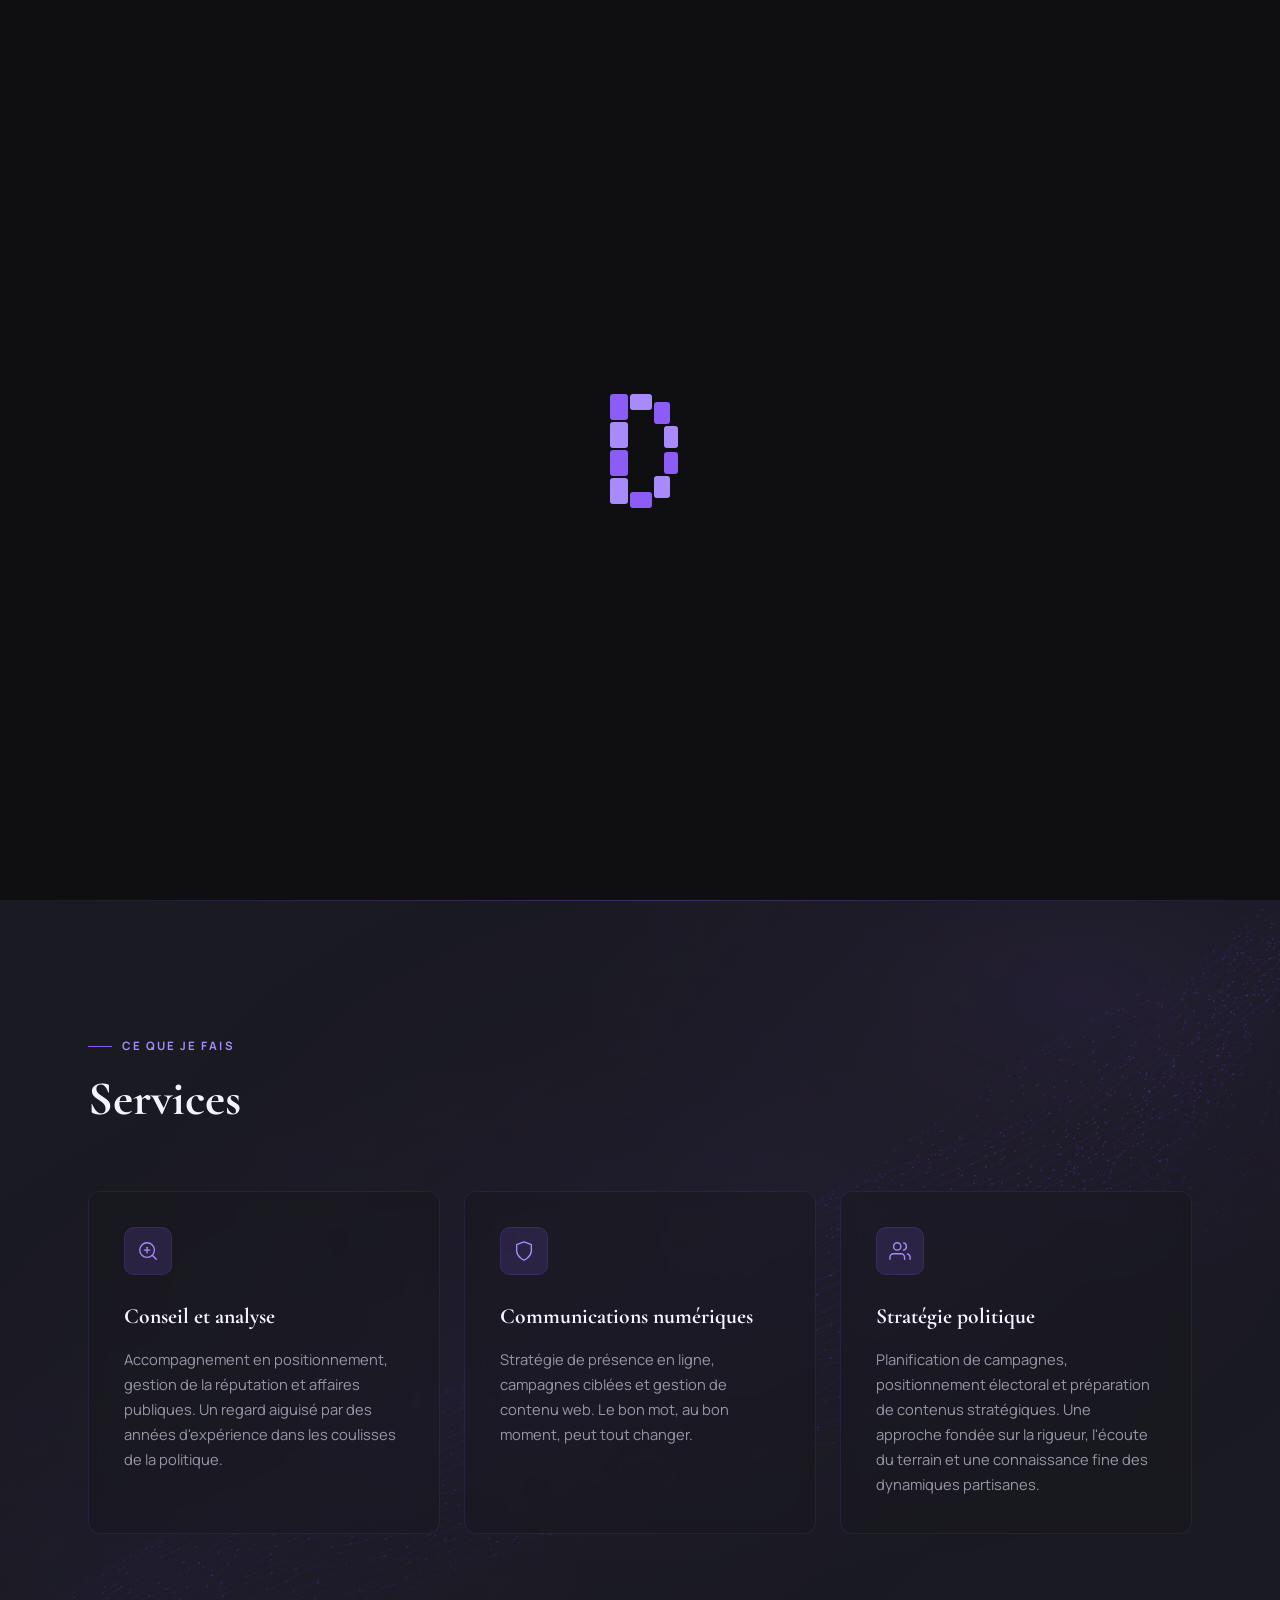
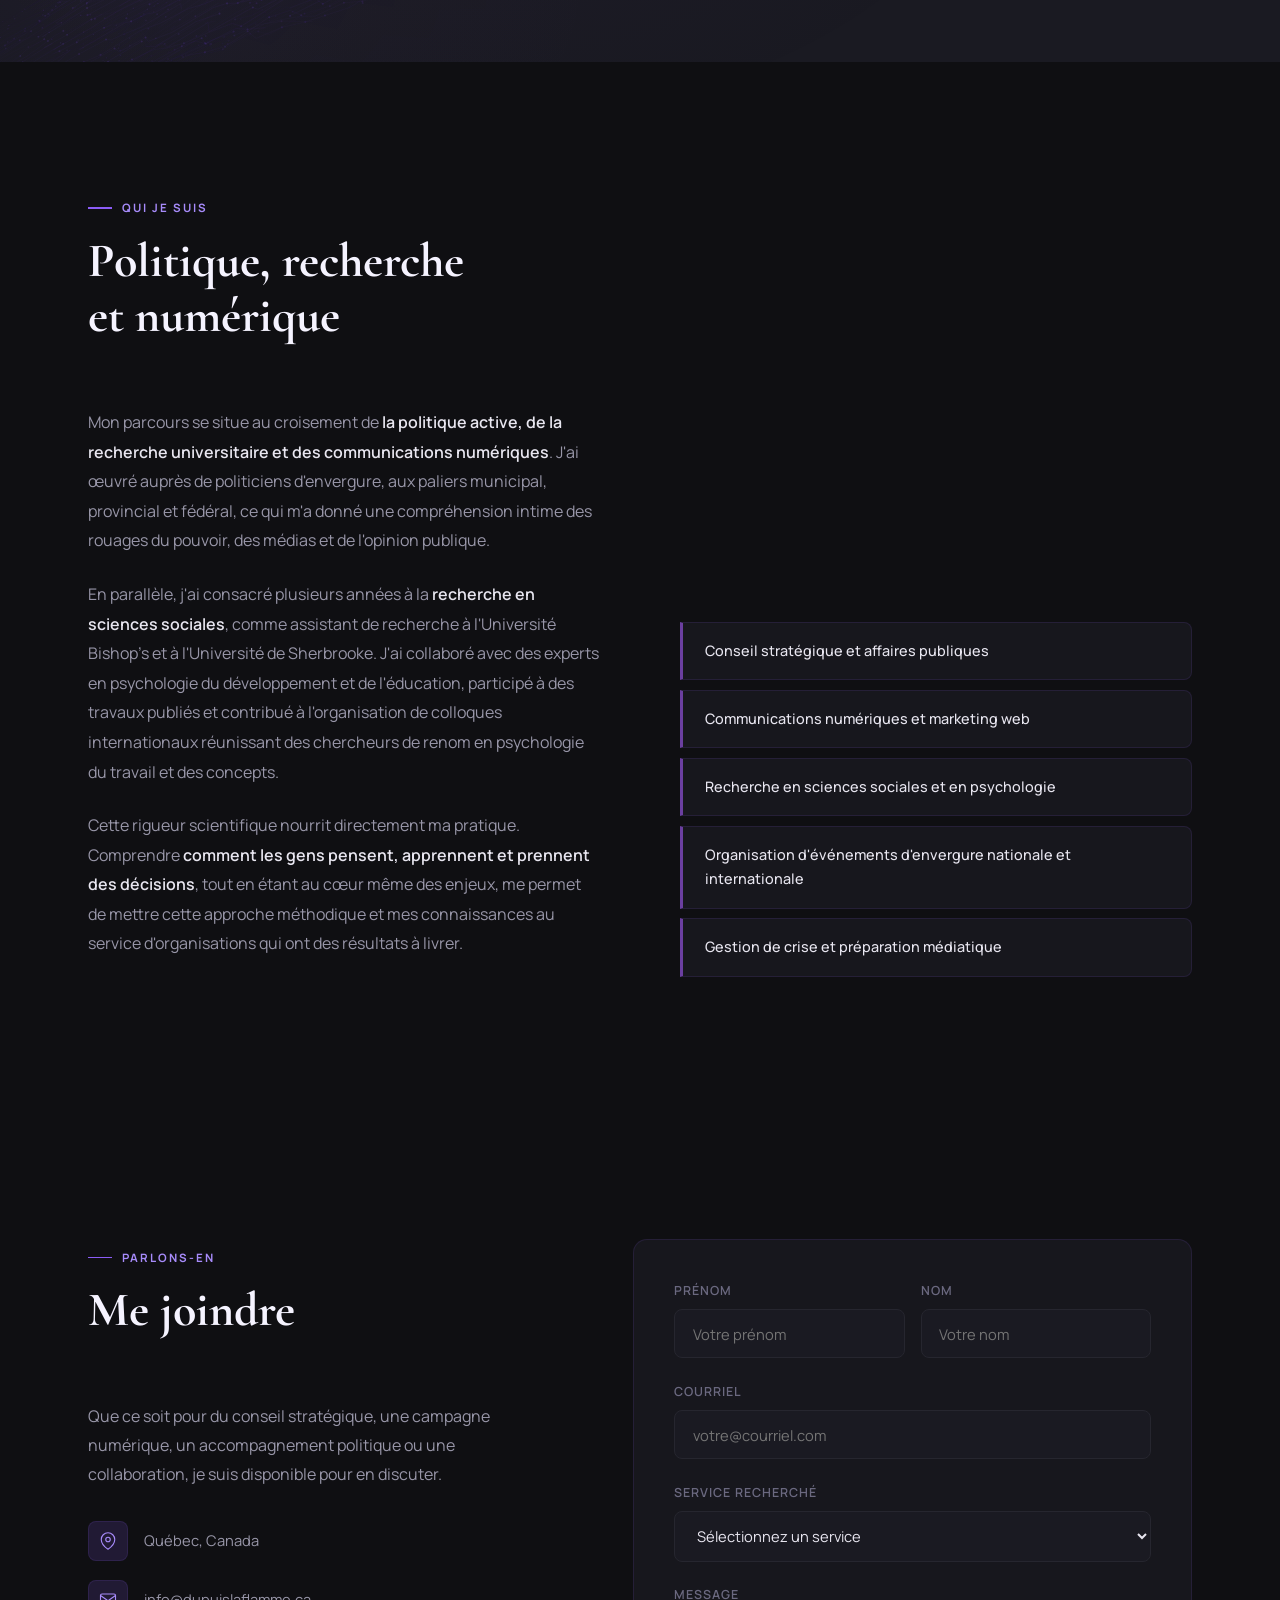
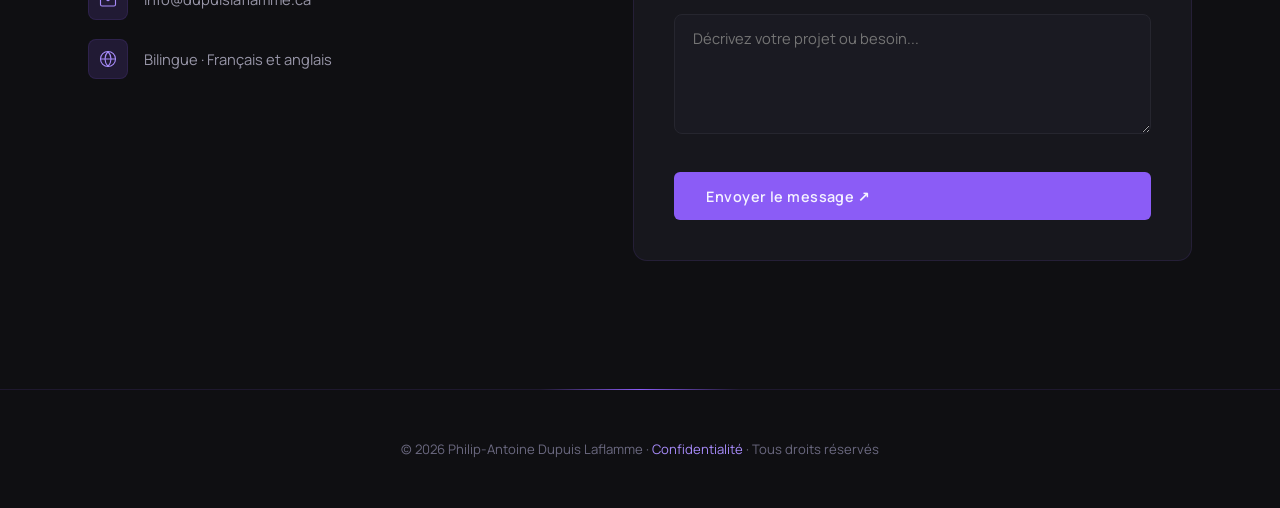
==== commit 78c4657e: "Harmonize EN translations with FR, refine about section, enhance hero particles - Sync English i18n " ====
--- a/index.html
+++ b/index.html
@@ -885,7 +885,7 @@
         </div>
         <div class="expertise-text reveal">
           <p data-i18n="about.p1">
-            Mon parcours se situe au croisement de <strong>la politique active, de la recherche universitaire et des communications numériques</strong>. J'ai occupé des fonctions décisionnelles au sein de formations politiques québécoises, ce qui m'a donné une compréhension intime des rouages du pouvoir, des médias et de l'opinion publique.
+            Mon parcours se situe au croisement de <strong>la politique active, de la recherche universitaire et des communications numériques</strong>. J'ai œuvré auprès de politiciens d'envergure, aux paliers municipal, provincial et fédéral, ce qui m'a donné une compréhension intime des rouages du pouvoir, des médias et de l'opinion publique.
           </p>
           <p data-i18n="about.p2">
             En parallèle, j'ai consacré plusieurs années à la <strong>recherche en sciences sociales</strong>, comme assistant de recherche à l'Université Bishop's et à l'Université de Sherbrooke. J'ai collaboré avec des experts en psychologie du développement et de l'éducation, participé à des travaux publiés et contribué à l'organisation de colloques internationaux réunissant des chercheurs de renom en psychologie du travail et des concepts.
@@ -1213,7 +1213,8 @@
     if (!ctx) return;
 
     var particles = [];
-    var count = 50;
+    var screenW = window.innerWidth;
+    var count = screenW >= 1400 ? 120 : screenW >= 1024 ? 90 : screenW >= 768 ? 70 : 50;
     var linkDist = 140;
     var mouseRadius = 180;
     var mouseX = -9999, mouseY = -9999;
@@ -1237,7 +1238,7 @@
           y: Math.random() * h,
           vx: (Math.random() - 0.5) * 0.3,
           vy: (Math.random() - 0.5) * 0.3,
-          r: 1.2 + Math.random() * 1.2
+          r: 1.5 + Math.random() * 1.5
         });
       }
     }
@@ -1305,7 +1306,7 @@
           var dy = a.y - b.y;
           var d = Math.sqrt(dx * dx + dy * dy);
           if (d < linkDist) {
-            var alpha = (1 - d / linkDist) * 0.15;
+            var alpha = (1 - d / linkDist) * 0.22;
             ctx.beginPath();
             ctx.moveTo(a.x, a.y);
             ctx.lineTo(b.x, b.y);
@@ -1346,7 +1347,7 @@
 
         ctx.beginPath();
         ctx.arc(p.x, p.y, p.r, 0, Math.PI * 2);
-        ctx.fillStyle = 'rgba(167, 139, 250, ' + (0.25 + glow).toFixed(3) + ')';
+        ctx.fillStyle = 'rgba(167, 139, 250, ' + (0.4 + glow).toFixed(3) + ')';
         ctx.fill();
       }
 
@@ -1947,13 +1948,13 @@
         'services.s1.title': 'Consulting & analysis',
         'services.s1.desc': 'Strategic positioning, reputation management and public affairs. A perspective sharpened by years of experience behind the scenes of politics.',
         'services.s2.title': 'Digital communications',
-        'services.s2.desc': 'Online presence strategy, targeted campaigns and web content management. Optimizing the digital footprint for organizations and decision-makers.',
+        'services.s2.desc': 'Online presence strategy, targeted campaigns and web content management. The right word, at the right time, can change everything.',
         'services.s3.title': 'Political strategy',
-        'services.s3.desc': 'Active advisor to elected officials and political party executives at every level, from municipal to federal. Words matter. The right word, at the right time, can change everything.',
+        'services.s3.desc': 'Campaign planning, electoral positioning and strategic content preparation. An approach grounded in methodical academic work, grassroots insight and a deep understanding of partisan dynamics.',
         'about.label': 'Who I am',
         'about.title': 'Politics, research<br>and computers',
-        'about.p1': 'My career sits at the crossroads of <strong>active politics, academic research and digital communications</strong>. I held decision-making roles within Quebec political organizations, giving me an intimate understanding of the workings of power, media and public opinion.',
-        'about.p2': 'In parallel, I spent several years in <strong>social science research</strong> as a research assistant at Bishop\'s University and Université de Sherbrooke. I collaborated with experts in developmental and educational psychology, contributed to published research and helped organize international conferences bringing together renowned scholars in work psychology and concept psychology.',
+        'about.p1': 'My career sits at the crossroads of <strong>active politics, academic research and digital communications</strong>. I have worked alongside prominent politicians at the municipal, provincial and federal levels, giving me an intimate understanding of the workings of power, media and public opinion.',
+        'about.p2': 'In parallel, I spent several years in <strong>social science research</strong> as a research assistant at Bishop\'s University and Université de Sherbrooke. I collaborated with experts in developmental and educational psychology, contributed to published work and helped organize international conferences bringing together renowned scholars in work psychology and concept psychology.',
         'about.p3': 'This scientific rigour directly informs my practice. Understanding <strong>how people think, learn and make decisions</strong>, while being at the very heart of the issues, allows me to put this methodical approach and knowledge at the service of organizations that have results to deliver.',
         'str.1': 'Strategic consulting and public affairs',
         'str.2': 'Digital communications and web marketing',
@@ -1995,13 +1996,13 @@
         'services.s1.title': 'Conseil et analyse',
         'services.s1.desc': 'Accompagnement en positionnement, gestion de la réputation et affaires publiques. Un regard aiguisé par des années d\'expérience dans les coulisses de la politique.',
         'services.s2.title': 'Communications numériques',
-        'services.s2.desc': 'Stratégie de présence en ligne, campagnes ciblées et gestion de contenu web. Optimisation de l\'empreinte numérique pour organisations et décideurs.',
+        'services.s2.desc': 'Stratégie de présence en ligne, campagnes ciblées et gestion de contenu web. Le bon mot, au bon moment, peut tout changer.',
         'services.s3.title': 'Stratégie politique',
-        'services.s3.desc': 'Conseiller actif auprès d\'élus et de cadres de partis politiques de tous les paliers, du municipal au fédéral.\nLes mots comptent. Le bon mot, au bon moment, peut tout changer.',
+        'services.s3.desc': 'Planification de campagnes, positionnement électoral et préparation de contenus stratégiques. Une approche fondée sur la rigueur, l\'écoute du terrain et une connaissance fine des dynamiques partisanes.',
         'about.label': 'Qui je suis',
         'about.title': 'Politique, recherche<br>et numérique',
-        'about.p1': 'Mon parcours se situe au croisement de <strong>la politique active, de la recherche universitaire et des communications numériques</strong>. J\'ai occupé des fonctions décisionnelles au sein de formations politiques québécoises, ce qui m\'a donné une compréhension intime des rouages du pouvoir, des médias et de l\'opinion publique.',
-        'about.p2': 'En parallèle, j\'ai consacré plusieurs années à la <strong>recherche en sciences sociales</strong>, comme assistant de recherche à l\'Université Bishop\'s et à l\'Université de Sherbrooke. J\'ai collaboré avec des experts en psychologie du développement et de l\'éducation, participé à des travaux de recherche publiés et contribué à l\'organisation de colloques internationaux réunissant des chercheurs de renom en psychologie du travail et des concepts.',
+        'about.p1': 'Mon parcours se situe au croisement de <strong>la politique active, de la recherche universitaire et des communications numériques</strong>. J\'ai œuvré auprès de politiciens d\'envergure, aux paliers municipal, provincial et fédéral, ce qui m\'a donné une compréhension intime des rouages du pouvoir, des médias et de l\'opinion publique.',
+        'about.p2': 'En parallèle, j\'ai consacré plusieurs années à la <strong>recherche en sciences sociales</strong>, comme assistant de recherche à l\'Université Bishop\'s et à l\'Université de Sherbrooke. J\'ai collaboré avec des experts en psychologie du développement et de l\'éducation, participé à des travaux publiés et contribué à l\'organisation de colloques internationaux réunissant des chercheurs de renom en psychologie du travail et des concepts.',
         'about.p3': 'Cette rigueur scientifique nourrit directement ma pratique. Comprendre <strong>comment les gens pensent, apprennent et prennent des décisions</strong>, tout en étant au cœur même des enjeux, me permet de mettre cette approche méthodique et mes connaissances au service d\'organisations qui ont des résultats à livrer.',
         'str.1': 'Conseil stratégique et affaires publiques',
         'str.2': 'Communications numériques et marketing web',
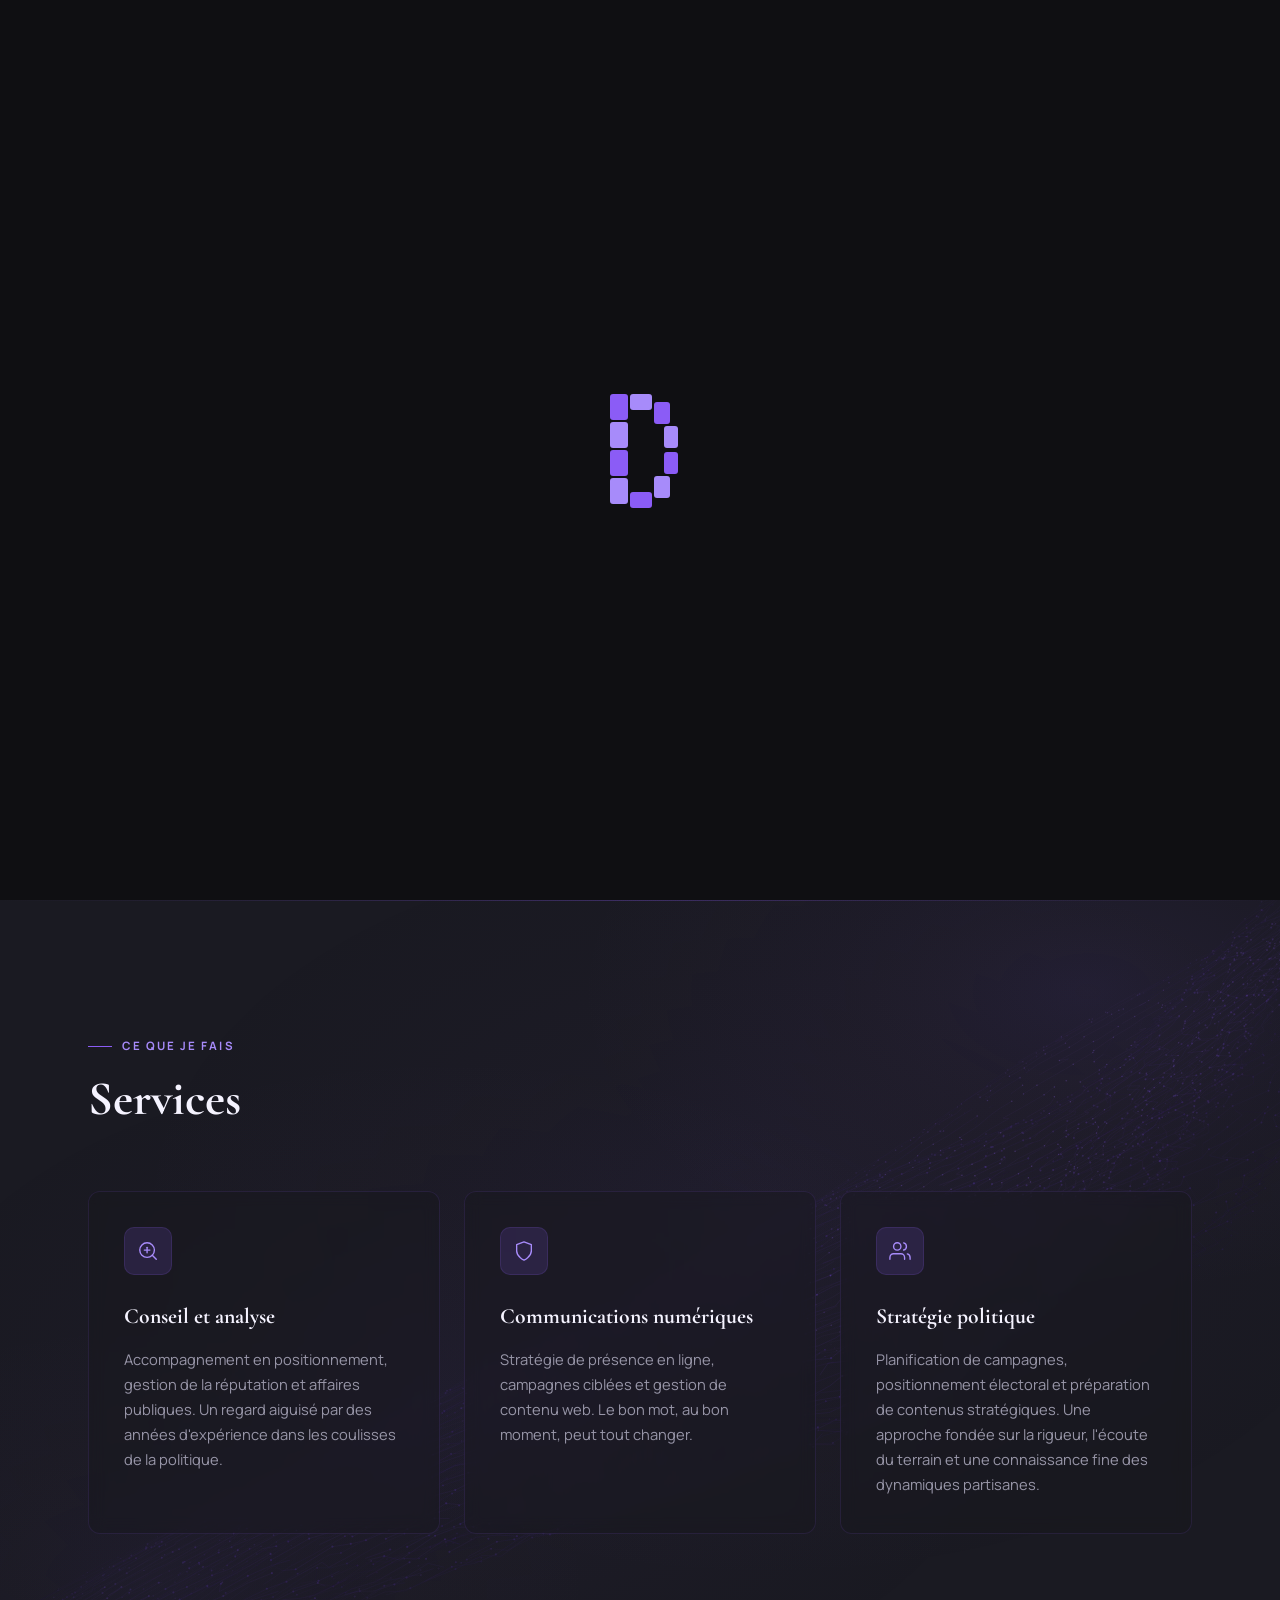
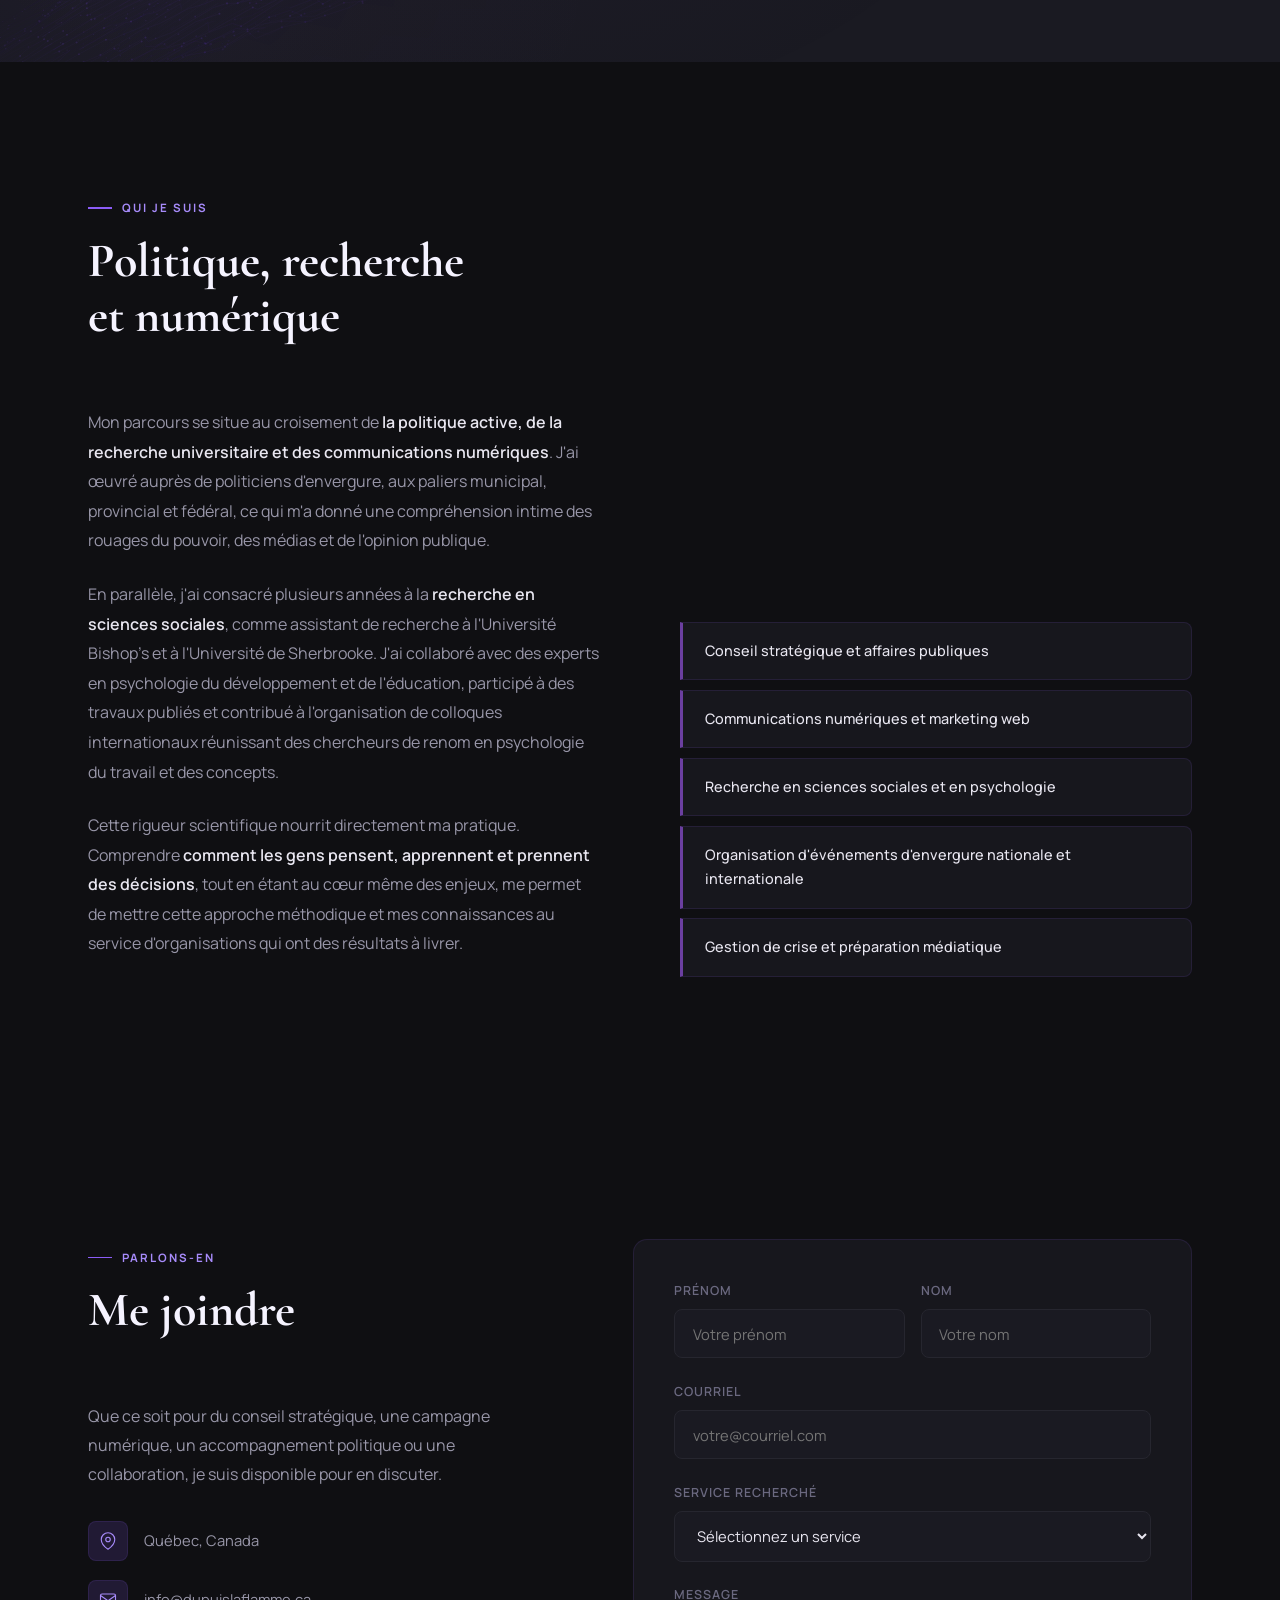
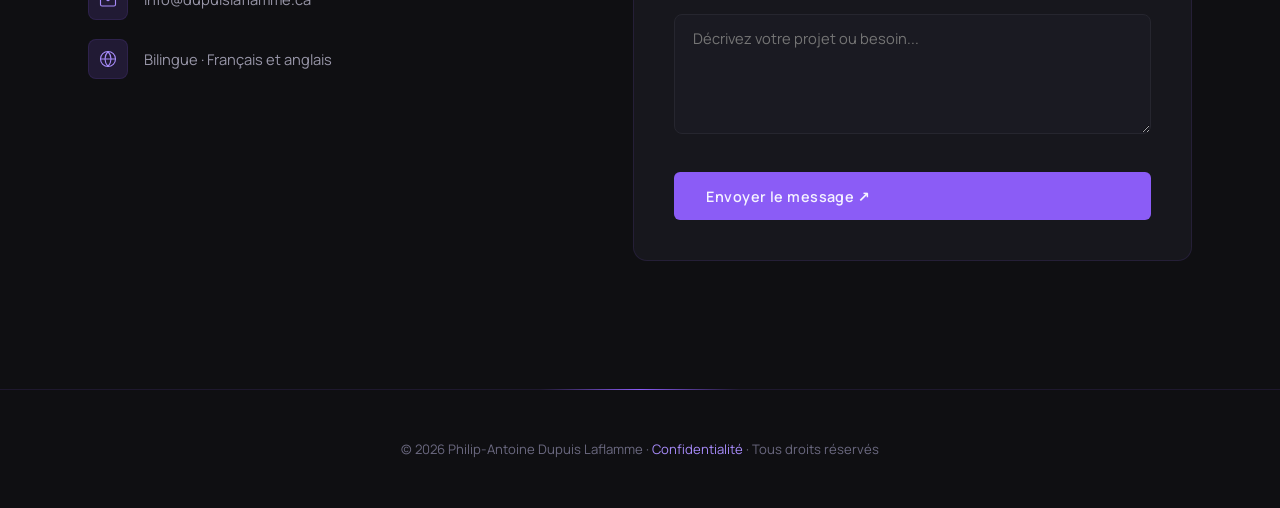
==== commit a76995f1: "Polish hero constellation and orrery animations - Make particle connection lines more visible (opaci" ====
--- a/index.html
+++ b/index.html
@@ -1236,8 +1236,8 @@
         particles.push({
           x: Math.random() * w,
           y: Math.random() * h,
-          vx: (Math.random() - 0.5) * 0.3,
-          vy: (Math.random() - 0.5) * 0.3,
+          vx: (Math.random() - 0.5) * 0.18,
+          vy: (Math.random() - 0.5) * 0.18,
           r: 1.5 + Math.random() * 1.5
         });
       }
@@ -1292,9 +1292,9 @@
 
         // speed limit
         var speed = Math.sqrt(p.vx * p.vx + p.vy * p.vy);
-        if (speed > 0.6) {
-          p.vx *= 0.6 / speed;
-          p.vy *= 0.6 / speed;
+        if (speed > 0.35) {
+          p.vx *= 0.35 / speed;
+          p.vy *= 0.35 / speed;
         }
       }
 
@@ -1306,12 +1306,12 @@
           var dy = a.y - b.y;
           var d = Math.sqrt(dx * dx + dy * dy);
           if (d < linkDist) {
-            var alpha = (1 - d / linkDist) * 0.22;
+            var alpha = (1 - d / linkDist) * 0.38;
             ctx.beginPath();
             ctx.moveTo(a.x, a.y);
             ctx.lineTo(b.x, b.y);
             ctx.strokeStyle = 'rgba(139, 92, 246, ' + alpha.toFixed(3) + ')';
-            ctx.lineWidth = 0.5;
+            ctx.lineWidth = 0.8;
             ctx.stroke();
           }
         }
@@ -1810,24 +1810,32 @@
         // advance angle
         o.angle += o.speed;
 
-        // trail — longer when fast
+        // trail — tapered arc segments that thin out toward the tail
         var currentBoost = Math.abs(o.speed / o.baseSpeed);
-        var trailLen = Math.floor(6 + currentBoost * 4);
-        var trailStep = Math.abs(o.speed) * 12;
+        var trailArc = Math.abs(o.speed) * 30 * (1 + currentBoost * 0.3);
         var sign = o.speed >= 0 ? 1 : -1;
-        for (var t = 1; t <= trailLen; t++) {
-          var ta = o.angle - sign * t * trailStep;
-          var tbx = Math.cos(ta) * rx;
-          var tby = Math.sin(ta) * ry;
-          var twx = cx + tbx * tcos - tby * tsin;
-          var twy = cy + tbx * tsin + tby * tcos;
-          var fade = 1 - t / (trailLen + 1);
-          var talpha = fade * 0.22 * o.alpha;
-          var tr = o.bodyR * (1 - t * 0.04);
+        var trailSegs = 20;
+        ctx.lineCap = 'butt';
+        for (var t = 0; t < trailSegs; t++) {
+          var frac1 = t / trailSegs;
+          var frac2 = (t + 1) / trailSegs;
+          var a1 = o.angle - sign * frac1 * trailArc;
+          var a2 = o.angle - sign * frac2 * trailArc;
+          var fade = 1 - frac1;
+          var talpha = fade * fade * 0.4 * o.alpha;
+          var tw = o.bodyR * 1.5 * fade;
+          if (talpha < 0.005 || tw < 0.2) break;
+          ctx.save();
+          ctx.translate(cx, cy);
+          ctx.rotate(tiltRad);
           ctx.beginPath();
-          ctx.arc(twx, twy, Math.max(0.5, tr), 0, Math.PI * 2);
-          ctx.fillStyle = 'rgba(' + o.color.join(',') + ', ' + talpha.toFixed(3) + ')';
-          ctx.fill();
+          var sA = sign > 0 ? a2 : a1;
+          var eA = sign > 0 ? a1 : a2;
+          ctx.ellipse(0, 0, rx, ry, 0, sA, eA);
+          ctx.restore();
+          ctx.strokeStyle = 'rgba(' + o.color.join(',') + ', ' + talpha.toFixed(3) + ')';
+          ctx.lineWidth = tw;
+          ctx.stroke();
         }
 
         // body
